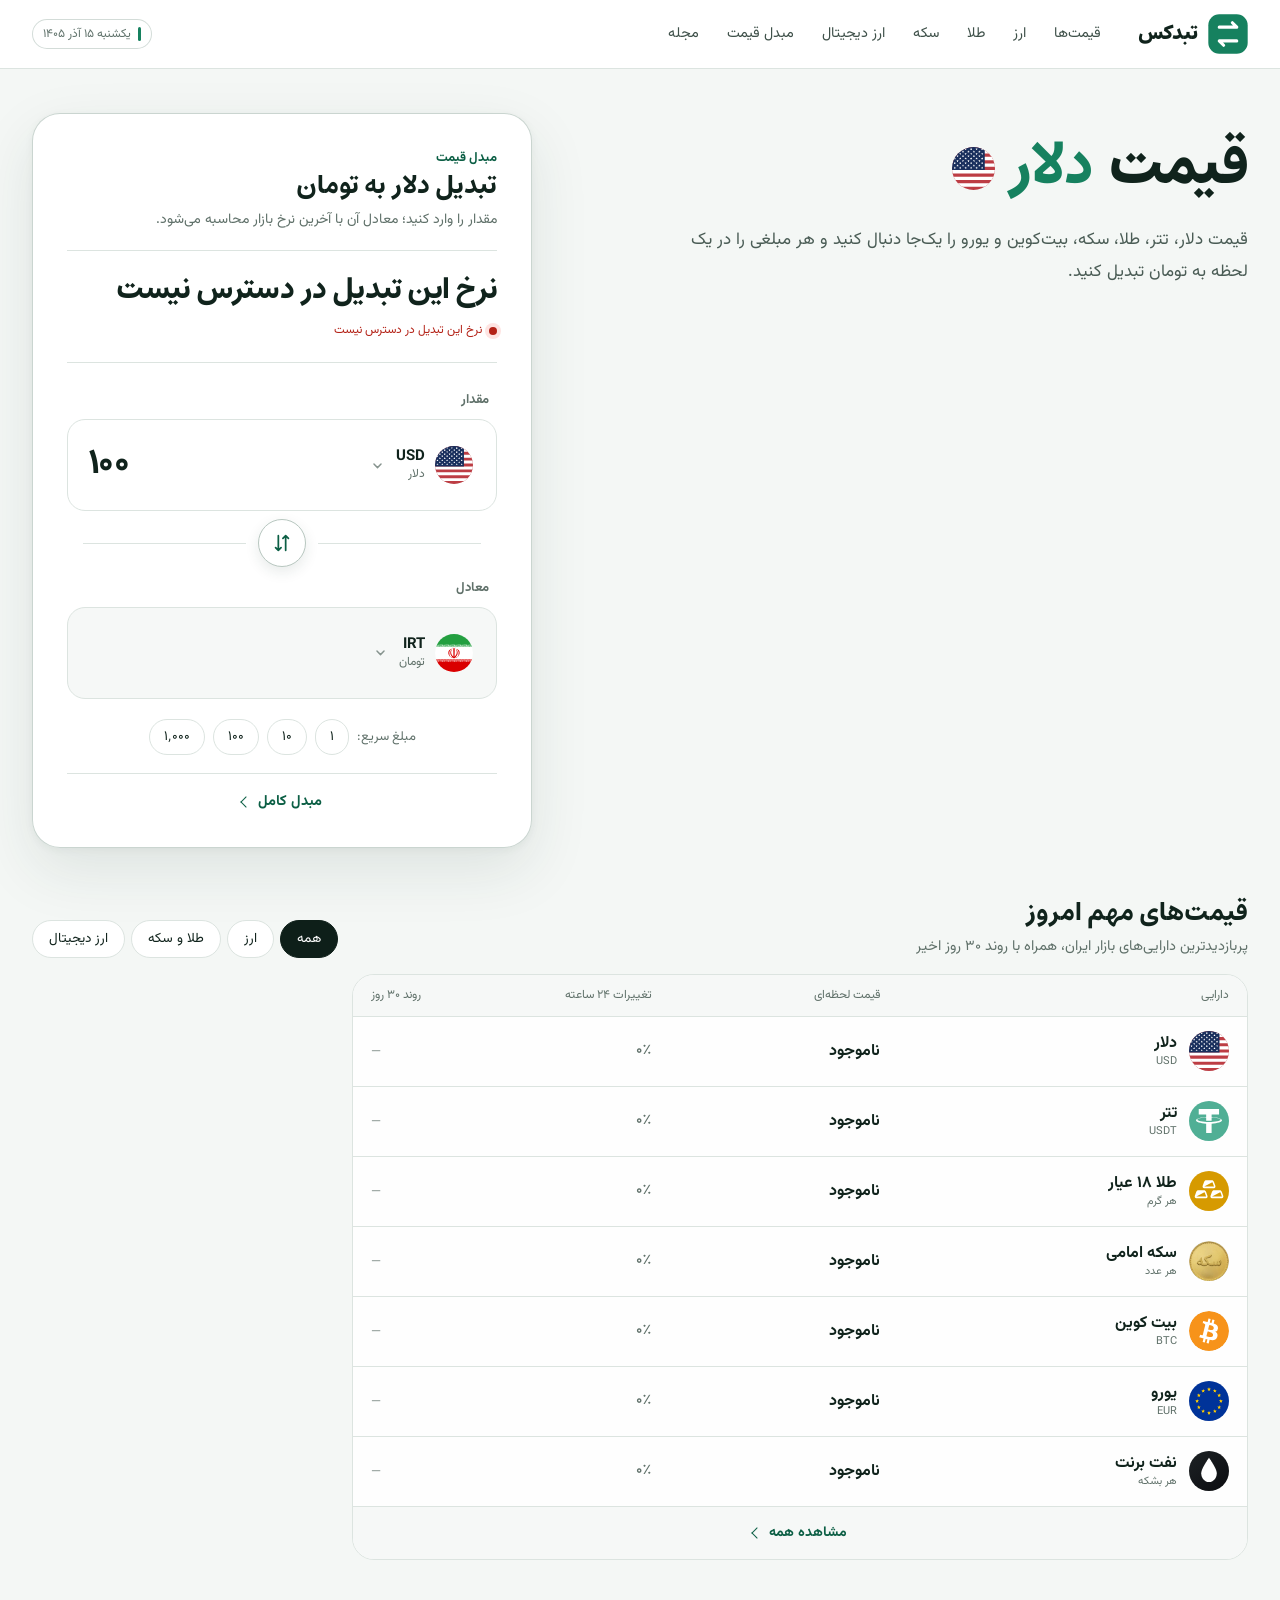
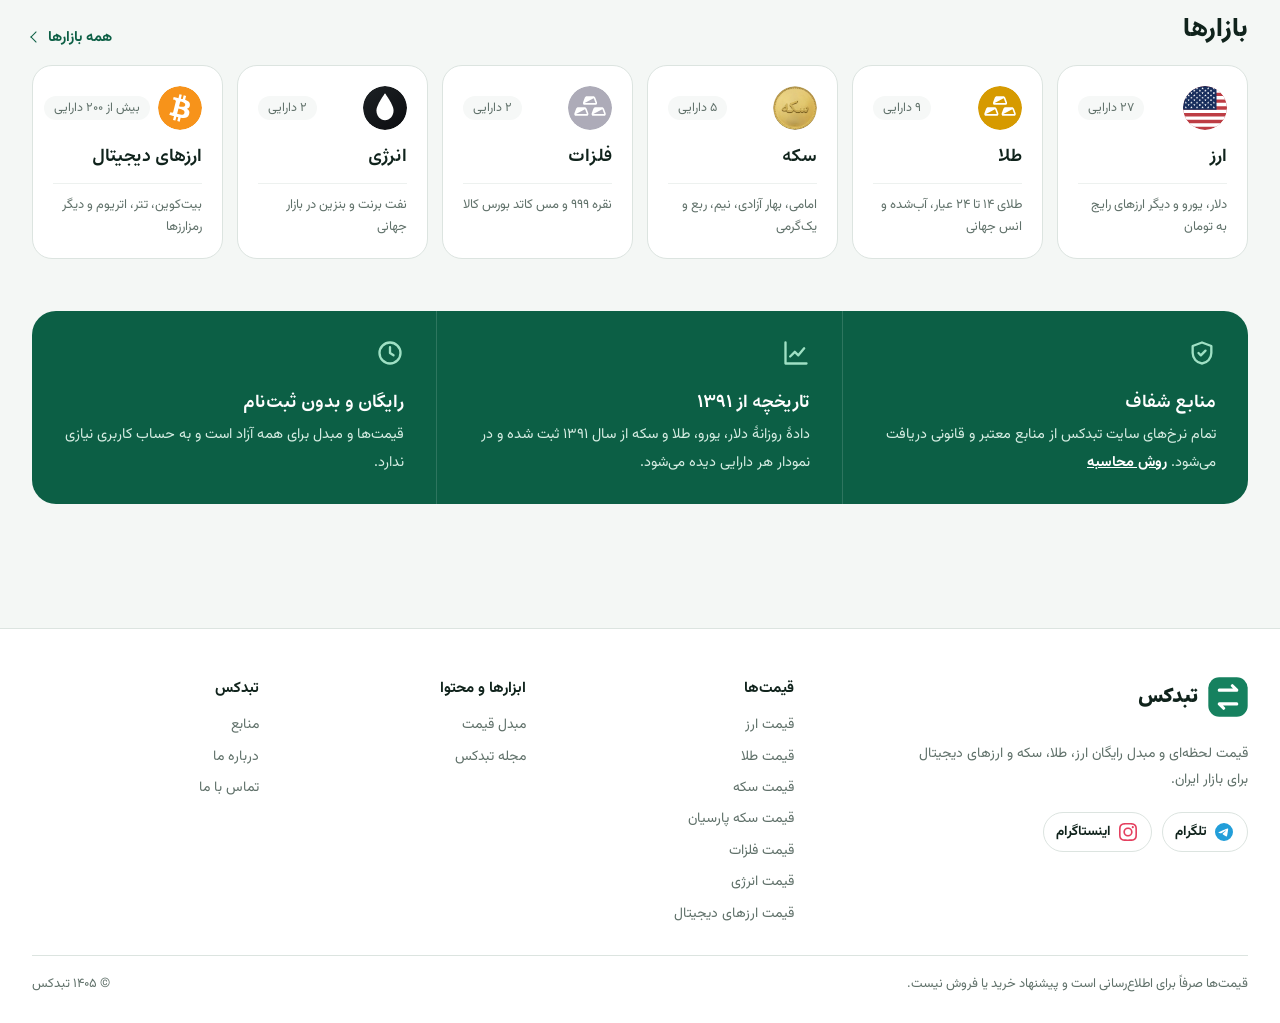
==== index.html @ 07081458 "Schema: one server-built JSON-LD graph per page, no sale claims - Organization + WebSite with shared" ====
<!doctype html>
<html lang="fa" dir="rtl">
<head>
  <!-- Google tag (gtag.js) -->
  <script async src="https://www.googletagmanager.com/gtag/js?id=G-QPX0JKFJV0"></script>
  <script>
    window.dataLayer = window.dataLayer || [];
    function gtag(){dataLayer.push(arguments);}
    gtag('js', new Date());

    gtag('config', 'G-QPX0JKFJV0');
  </script>
  <meta charset="utf-8">
  <meta name="viewport" content="width=device-width, initial-scale=1, viewport-fit=cover">
  <title>تبدکس | قیمت لحظه‌ای دلار، طلا، سکه و ارز دیجیتال</title>
  <meta name="description" content="قیمت لحظه‌ای دلار، تتر، طلا، سکه، بیت کوین و یورو و دسترسی سریع به مبدل قیمت در تبدکس.">
  <meta name="robots" content="index, follow, max-image-preview:large">
  <meta name="google-site-verification" content="Dl6E6PEcZ-Md1MTRwI6iz7vRyBD1Aug-2CciqDK7iEo">
  <meta name="theme-color" content="#f4f7f5">
  <link rel="canonical" href="https://tabdex.ir/">

  <meta property="og:locale" content="fa_IR">
  <meta property="og:type" content="website">
  <meta property="og:site_name" content="تبدکس">
  <meta property="og:title" content="تبدکس | قیمت لحظه‌ای دلار، طلا، سکه و ارز دیجیتال">
  <meta property="og:description" content="قیمت لحظه‌ای بازار و دسترسی سریع به ابزار مبدل قیمت تبدکس.">
  <meta property="og:url" content="https://tabdex.ir/">
  <meta property="og:image" content="https://tabdex.ir/assets/og-cover.png">
  <meta property="og:image:width" content="1200">
  <meta property="og:image:height" content="630">
  <meta property="og:image:alt" content="تبدکس؛ مبدل آنلاین طلا، ارز و ارز دیجیتال">

  <meta name="twitter:card" content="summary_large_image">
  <meta name="twitter:title" content="تبدکس | قیمت لحظه‌ای دلار، طلا، سکه و ارز دیجیتال">
  <meta name="twitter:description" content="قیمت لحظه‌ای بازار و دسترسی سریع به ابزار مبدل قیمت تبدکس.">
  <meta name="twitter:image" content="https://tabdex.ir/assets/og-cover.png">
  <meta name="twitter:image:alt" content="تبدکس؛ مبدل آنلاین طلا، ارز و ارز دیجیتال">

  <link rel="icon" href="/assets/favicon.ico" sizes="any">
  <link rel="icon" href="/assets/favicon.svg" type="image/svg+xml">
  <link rel="icon" href="/assets/favicon-48x48.png" type="image/png" sizes="48x48">
  <link rel="apple-touch-icon" href="/assets/apple-touch-icon.png" sizes="180x180">
  <link rel="preload" href="/assets/fonts/Vazirmatn-Regular.woff2" as="font" type="font/woff2" crossorigin>
  <link rel="preload" href="/assets/fonts/Vazirmatn-Bold.woff2" as="font" type="font/woff2" crossorigin>
  <link rel="preload" href="/assets/fonts/Estedad-Arabic-wght.woff2" as="font" type="font/woff2" crossorigin>
  <link rel="stylesheet" href="/assets/styles.css?v=20261016-status">
  <link rel="stylesheet" href="/assets/site.css?v=20261027-prices">

  <script type="application/ld+json">
  {
    "@context": "https://schema.org",
    "@graph": [
      {
        "@type": "WebSite",
        "@id": "https://tabdex.ir/#website",
        "url": "https://tabdex.ir/",
        "name": "تبدکس",
        "inLanguage": "fa-IR"
      },
      {
        "@type": "WebApplication",
        "@id": "https://tabdex.ir/convert/#application",
        "url": "https://tabdex.ir/convert/",
        "name": "تبدکس؛ مبدل طلا، ارز و ارز دیجیتال",
        "description": "ابزار رایگان تبدیل طلا، سکه، ارز و ارزهای دیجیتال به تومان و به یکدیگر با نرخ لحظه‌ای بازار ایران.",
        "applicationCategory": "FinanceApplication",
        "operatingSystem": "Any",
        "browserRequirements": "Requires JavaScript",
        "inLanguage": "fa-IR",
        "isAccessibleForFree": true
      }
    ]
  }
  </script>
</head>
<body>
  <a class="skip-link" href="#amount-from">رفتن به مبدل</a>

  <header class="site-header">
    <div class="site-shell header-inner">
      <a class="brand" href="/" aria-label="صفحه اصلی تبدکس">
        <span class="brand-mark" aria-hidden="true">
          <svg viewBox="0 0 64 64">
            <rect x=".5" y=".5" width="63" height="63" rx="17.5" fill="#16815f"/>
            <g fill="none" stroke="#fff" stroke-width="5" stroke-linecap="round" stroke-linejoin="round">
              <path d="M18 21h28l-7-7M46 43H18l7 7"/>
            </g>
          </svg>
        </span>
        <span>تبدکس</span>
      </a>
      <nav class="site-nav" id="site-nav" aria-label="منوی اصلی"><a href="/price/">قیمت‌ها</a><a href="/price/currency/">ارز</a><a href="/price/gold/">طلا</a><a href="/price/coin/">سکه</a><a href="/price/crypto/">ارز دیجیتال</a><a href="/convert/">مبدل قیمت</a><a href="/mag/">مجله</a></nav><div class="header-actions"><a class="header-icon" href="/price/#search" aria-label="جستجوی دارایی"><svg viewBox="0 0 24 24" aria-hidden="true"><circle cx="11" cy="11" r="7"/><path d="m20 20-4-4"/></svg></a><button class="header-icon menu-toggle" id="menu-toggle" type="button" aria-label="باز کردن منو" aria-expanded="false" aria-controls="site-nav"><svg viewBox="0 0 24 24" aria-hidden="true"><path d="M4 7h16M4 12h16M4 17h16"/></svg></button></div>
    </div>
  </header>

  <main class="site-shell home-main">
    <div class="home-top">
      <div class="home-hero-col">
        <section class="home-hero" aria-labelledby="home-title">
          <h1 id="home-title" class="sr-only">قیمت دلار، طلا، سکه و ارز دیجیتال همراه با تبدیل سریع به تومان</h1>
          <p class="home-hero-title" aria-hidden="true"><span>قیمت</span> <span class="rotating-asset" id="rotating-asset"><span id="rotating-asset-name">دلار</span><img id="rotating-asset-icon" src="/assets/flags/us.svg" alt=""></span></p>
          <p class="home-lead">قیمت دلار، تتر، طلا، سکه، بیت‌کوین و یورو را یک‌جا دنبال کنید و هر مبلغی را در یک لحظه به تومان تبدیل کنید.</p>
        </section>
        <div class="home-kpis" id="home-kpis" aria-live="polite"></div>
      </div>

      <div class="home-converter-col">
        <section class="converter-card" aria-labelledby="page-title">
          <div class="intro converter-intro">
            <p class="eyebrow">مبدل قیمت</p>
            <h2 id="page-title">تبدیل دلار به تومان</h2>
            <p class="intro-copy">مقدار را وارد کنید؛ معادل آن با آخرین نرخ بازار محاسبه می‌شود.</p>
          </div>

          <div class="rate-summary" aria-live="polite" aria-atomic="true">
            <h2 class="rate-value" id="rate-value">در حال دریافت…</h2>
            <span class="rate-status" id="rate-status">
              <span class="status-dot" aria-hidden="true"></span>
              در حال دریافت نرخ‌ها
            </span>
          </div>

          <div class="fields-wrap">
            <div class="currency-field" data-side="from">
              <label for="amount-from">مقدار</label>
              <div class="field-control">
                <input id="amount-from" type="text" inputmode="decimal" autocomplete="off" spellcheck="false" value="۱۰۰" aria-describedby="rate-value">
                <button class="currency-badge" id="currency-from" type="button" aria-label="انتخاب دارایی مبدأ" aria-haspopup="dialog">
                  <span class="currency-icon" aria-hidden="true"><img src="/assets/flags/us.svg" alt=""></span>
                  <span class="currency-text"><strong>USD</strong><small>دلار</small></span>
                  <span class="currency-chevron" aria-hidden="true"><svg viewBox="0 0 24 24"><path d="m7 10 5 5 5-5"/></svg></span>
                </button>
              </div>
            </div>

            <div class="swap-divider">
              <span aria-hidden="true"></span>
              <button id="swap" class="swap-button" type="button" aria-label="جابه‌جایی دلار و تومان" title="جابه‌جایی">
                <svg viewBox="0 0 24 24"><path d="M8 4v16m0 0-3-3m3 3 3-3M16 20V4m0 0-3 3m3-3 3 3"/></svg>
              </button>
              <span aria-hidden="true"></span>
            </div>

            <div class="currency-field" data-side="to">
              <label for="amount-to">معادل</label>
              <div class="field-control output-control">
                <input id="amount-to" type="text" inputmode="decimal" autocomplete="off" spellcheck="false" aria-describedby="rate-value">
                <button class="currency-badge" id="currency-to" type="button" aria-label="انتخاب دارایی مقصد" aria-haspopup="dialog">
                  <span class="currency-icon toman" aria-hidden="true">ت</span>
                  <span class="currency-text"><strong>IRT</strong><small>تومان</small></span>
                  <span class="currency-chevron" aria-hidden="true"><svg viewBox="0 0 24 24"><path d="m7 10 5 5 5-5"/></svg></span>
                </button>
              </div>
            </div>
          </div>

          <div class="quick-amounts" id="quick-amounts" role="group" aria-label="مبلغ سریع">
            <span>مبلغ سریع:</span>
            <button class="chip" type="button" data-amount="1">۱</button>
            <button class="chip" type="button" data-amount="10">۱۰</button>
            <button class="chip" type="button" data-amount="100">۱۰۰</button>
            <button class="chip" type="button" data-amount="1000">۱٬۰۰۰</button>
          </div>
          <div class="converter-more"><a class="section-link" href="/convert/">مبدل کامل <span class="icon-chevron" aria-hidden="true"></span></a></div>
        </section>
      </div>
    </div>

    <section class="home-market" aria-labelledby="market-title">
      <div class="section-head">
        <div>
          <h2 id="market-title">قیمت‌های مهم امروز</h2>
          <p>پربازدیدترین دارایی‌های بازار ایران، همراه با روند ۳۰ روز اخیر</p>
        </div>
        <div class="chip-group" id="home-market-filters" role="group" aria-label="فیلتر دسته">
          <button class="chip" type="button" data-filter="all" aria-pressed="true">همه</button>
          <button class="chip" type="button" data-filter="fiat" aria-pressed="false">ارز</button>
          <button class="chip" type="button" data-filter="metal" aria-pressed="false">طلا و سکه</button>
          <button class="chip" type="button" data-filter="crypto" aria-pressed="false">ارز دیجیتال</button>
        </div>
      </div>
      <div class="home-market-layout">
        <section class="important-market" aria-label="قیمت‌ها">
          <div class="home-market-table">
            <div class="home-market-head" aria-hidden="true"><span>دارایی</span><span>قیمت لحظه‌ای</span><span>تغییرات ۲۴ ساعته</span><span class="home-market-trend">روند ۳۰ روز</span></div>
            <div class="home-market-rows" id="home-market-rows" aria-live="polite"><div class="home-market-loading">در حال دریافت قیمت‌ها…</div></div>
            <a class="home-market-all" href="/price/">مشاهده همه <span class="icon-chevron" aria-hidden="true"></span></a>
          </div>
        </section>

        <aside class="home-aside" aria-label="خلاصهٔ بازار">
          <div class="card" id="home-usd-chart" hidden>
            <div class="mini-chart-head">
              <h3>دلار در ۳۰ روز اخیر</h3>
              <span class="change-badge neutral" id="home-usd-chart-change">—</span>
            </div>
            <svg class="mini-chart" id="home-usd-chart-svg" viewBox="0 0 760 220" preserveAspectRatio="none" role="img" aria-label="نمودار قیمت دلار در ۳۰ روز اخیر"><path class="area" id="home-usd-chart-area" d=""/><path class="line" id="home-usd-chart-line" d=""/></svg>
            <div class="mini-chart-range"><span>کمترین <strong id="home-usd-chart-low">—</strong></span><span>بیشترین <strong id="home-usd-chart-high">—</strong></span></div>
          </div>
          <div class="card" id="home-movers" hidden>
            <h3>بیشترین تغییر امروز</h3>
            <ul class="mover-list" id="home-movers-list"></ul>
          </div>
        </aside>
      </div>
    </section>

    <section class="home-categories" aria-labelledby="categories-title">
      <div class="section-head">
        <h2 id="categories-title">بازارها</h2>
        <a class="section-link" href="/price/">همه بازارها <span class="icon-chevron" aria-hidden="true"></span></a>
      </div>
      <ul class="category-tiles">
        <li><a class="category-tile" href="/price/currency/"><span class="category-tile-top"><span class="round-icon"><img src="/assets/flags/us.svg" alt=""></span><small>۲۷ دارایی</small></span><h3>ارز</h3><span>دلار، یورو و دیگر ارزهای رایج به تومان</span></a></li>
        <li><a class="category-tile" href="/price/gold/"><span class="category-tile-top"><span class="round-icon"><img src="/assets/gold-18k.svg" alt=""></span><small>۹ دارایی</small></span><h3>طلا</h3><span>طلای ۱۴ تا ۲۴ عیار، آب‌شده و انس جهانی</span></a></li>
        <li><a class="category-tile" href="/price/coin/"><span class="category-tile-top"><span class="round-icon"><img src="/assets/coin-emami.webp?v=20260825-2" alt=""></span><small>۵ دارایی</small></span><h3>سکه</h3><span>امامی، بهار آزادی، نیم، ربع و یک‌گرمی</span></a></li>
        <li><a class="category-tile" href="/price/commodity/"><span class="category-tile-top"><span class="round-icon"><img src="/assets/silver.svg" alt=""></span><small>۲ دارایی</small></span><h3>فلزات</h3><span>نقره ۹۹۹ و مس کاتد بورس کالا</span></a></li>
        <li><a class="category-tile" href="/price/energy/"><span class="category-tile-top"><span class="round-icon"><img src="/assets/crude-oil.svg" alt=""></span><small>۲ دارایی</small></span><h3>انرژی</h3><span>نفت برنت و بنزین در بازار جهانی</span></a></li>
        <li><a class="category-tile" href="/price/crypto/"><span class="category-tile-top"><span class="round-icon"><img src="/assets/crypto-icons/btc.svg" alt=""></span><small>بیش از ۲۰۰ دارایی</small></span><h3>ارزهای دیجیتال</h3><span>بیت‌کوین، تتر، اتریوم و دیگر رمزارزها</span></a></li>
      </ul>
    </section>

    <section class="trust-strip" aria-label="چرا تبدکس">
      <div>
        <svg viewBox="0 0 24 24" aria-hidden="true"><path d="M12 3 4 6v6c0 4.5 3.4 8.3 8 9 4.6-.7 8-4.5 8-9V6z"/><path d="m9 12 2 2 4-4"/></svg>
        <h3>منابع شفاف</h3>
        <p>تمام نرخ‌های سایت تبدکس از منابع معتبر و قانونی دریافت می‌شود. <a href="/methodology/">روش محاسبه</a></p>
      </div>
      <div>
        <svg viewBox="0 0 24 24" aria-hidden="true"><path d="M3 3v18h18"/><path d="m7 15 4-4 3 3 5-6"/></svg>
        <h3>تاریخچه از ۱۳۹۱</h3>
        <p>دادهٔ روزانهٔ دلار، یورو، طلا و سکه از سال ۱۳۹۱ ثبت شده و در نمودار هر دارایی دیده می‌شود.</p>
      </div>
      <div>
        <svg viewBox="0 0 24 24" aria-hidden="true"><circle cx="12" cy="12" r="9"/><path d="M12 7v5l3 2"/></svg>
        <h3>رایگان و بدون ثبت‌نام</h3>
        <p>قیمت‌ها و مبدل برای همه آزاد است و به حساب کاربری نیازی ندارد.</p>
      </div>
    </section>

    <section class="home-mag" id="home-mag" aria-labelledby="mag-title" hidden>
      <div class="section-head">
        <h2 id="mag-title">از مجله تبدکس</h2>
        <a class="section-link" href="/mag/">همه مطالب <span class="icon-chevron" aria-hidden="true"></span></a>
      </div>
      <ul class="mag-grid" id="home-mag-list"></ul>
    </section>
  </main>

  <footer class="site-footer">
    <div class="site-shell footer-inner">
      <div class="footer-brand">
        <a class="brand" href="/" aria-label="صفحه اصلی تبدکس"><span class="brand-mark" aria-hidden="true"><svg viewBox="0 0 64 64"><rect x=".5" y=".5" width="63" height="63" rx="17.5" fill="#16815f"/><g fill="none" stroke="#fff" stroke-width="5" stroke-linecap="round" stroke-linejoin="round"><path d="M18 21h28l-7-7M46 43H18l7 7"/></g></svg></span><span>تبدکس</span></a>
        <p>قیمت لحظه‌ای و مبدل رایگان ارز، طلا، سکه و ارزهای دیجیتال برای بازار ایران.</p><div class="footer-social" aria-label="تبدکس در شبکه‌های اجتماعی"><a class="social-link social-telegram" href="https://t.me/tabdexir" target="_blank" rel="noopener" aria-label="کانال تلگرام تبدکس"><svg viewBox="0 0 24 24" aria-hidden="true"><path d="M11.944 0A12 12 0 0 0 0 12a12 12 0 0 0 12 12 12 12 0 0 0 12-12A12 12 0 0 0 12 0a12 12 0 0 0-.056 0zm4.962 7.224c.1-.002.321.023.465.14a.506.506 0 0 1 .171.325c.016.093.036.306.02.472-.18 1.898-.962 6.502-1.36 8.627-.168.9-.499 1.201-.82 1.23-.696.065-1.225-.46-1.9-.902-1.056-.693-1.653-1.124-2.678-1.8-1.185-.78-.417-1.21.258-1.91.177-.184 3.247-2.977 3.307-3.23.007-.032.014-.15-.056-.212s-.174-.041-.249-.024c-.106.024-1.793 1.14-5.061 3.345-.48.33-.913.49-1.302.48-.428-.008-1.252-.241-1.865-.44-.752-.245-1.349-.374-1.297-.789.027-.216.325-.437.893-.663 3.498-1.524 5.83-2.529 6.998-3.014 3.332-1.386 4.025-1.627 4.476-1.635z"/></svg><span>تلگرام</span></a><a class="social-link social-instagram" href="https://www.instagram.com/tabdex.ir" target="_blank" rel="noopener" aria-label="اینستاگرام تبدکس"><svg viewBox="0 0 24 24" aria-hidden="true"><path d="M7.0301.084c-1.2768.0602-2.1487.264-2.911.5634-.7888.3075-1.4575.72-2.1228 1.3877-.6652.6677-1.075 1.3368-1.3802 2.127-.2954.7638-.4956 1.6365-.552 2.914-.0564 1.2775-.0689 1.6882-.0626 4.947.0062 3.2586.0206 3.6671.0825 4.9473.061 1.2765.264 2.1482.5635 2.9107.308.7889.72 1.4573 1.388 2.1228.6679.6655 1.3365 1.0743 2.1285 1.38.7632.295 1.6361.4961 2.9134.552 1.2773.056 1.6884.069 4.9462.0627 3.2578-.0062 3.668-.0207 4.9478-.0814 1.28-.0607 2.147-.2652 2.9098-.5633.7889-.3086 1.4578-.72 2.1228-1.3881.665-.6682 1.0745-1.3378 1.3795-2.1284.2957-.7632.4966-1.636.552-2.9124.056-1.2809.0692-1.6898.063-4.948-.0063-3.2583-.021-3.6668-.0817-4.9465-.0607-1.2797-.264-2.1487-.5633-2.9117-.3084-.7889-.72-1.4568-1.3876-2.1228C21.2982 1.33 20.628.9208 19.8378.6165 19.074.321 18.2017.1197 16.9244.0645 15.6471.0093 15.236-.005 11.977.0014 8.718.0076 8.31.0215 7.0301.0839m.1402 21.6932c-1.17-.0509-1.8053-.2453-2.2287-.408-.5606-.216-.96-.4771-1.3819-.895-.422-.4178-.6811-.8186-.9-1.378-.1644-.4234-.3624-1.058-.4171-2.228-.0595-1.2645-.072-1.6442-.079-4.848-.007-3.2037.0053-3.583.0607-4.848.05-1.169.2456-1.805.408-2.2282.216-.5613.4762-.96.895-1.3816.4188-.4217.8184-.6814 1.3783-.9003.423-.1651 1.0575-.3614 2.227-.4171 1.2655-.06 1.6447-.072 4.848-.079 3.2033-.007 3.5835.005 4.8495.0608 1.169.0508 1.8053.2445 2.228.408.5608.216.96.4754 1.3816.895.4217.4194.6816.8176.9005 1.3787.1653.4217.3617 1.056.4169 2.2263.0602 1.2655.0739 1.645.0796 4.848.0058 3.203-.0055 3.5834-.061 4.848-.051 1.17-.245 1.8055-.408 2.2294-.216.5604-.4763.96-.8954 1.3814-.419.4215-.8181.6811-1.3783.9-.4224.1649-1.0577.3617-2.2262.4174-1.2656.0595-1.6448.072-4.8493.079-3.2045.007-3.5825-.006-4.848-.0608M16.953 5.5864A1.44 1.44 0 1 0 18.39 4.144a1.44 1.44 0 0 0-1.437 1.4424M5.8385 12.012c.0067 3.4032 2.7706 6.1557 6.173 6.1493 3.4026-.0065 6.157-2.7701 6.1506-6.1733-.0065-3.4032-2.771-6.1565-6.174-6.1498-3.403.0067-6.156 2.771-6.1496 6.1738M8 12.0077a4 4 0 1 1 4.008 3.9921A3.9996 3.9996 0 0 1 8 12.0077"/></svg><span>اینستاگرام</span></a></div>
      </div>
      <nav class="footer-links" aria-label="قیمت‌ها"><strong>قیمت‌ها</strong><a href="/price/currency/">قیمت ارز</a><a href="/price/gold/">قیمت طلا</a><a href="/price/coin/">قیمت سکه</a><a href="/price/parsian-coin/">قیمت سکه پارسیان</a><a href="/price/commodity/">قیمت فلزات</a><a href="/price/energy/">قیمت انرژی</a><a href="/price/crypto/">قیمت ارزهای دیجیتال</a></nav>
      <nav class="footer-links" aria-label="ابزارها و محتوا"><strong>ابزارها و محتوا</strong><a href="/convert/">مبدل قیمت</a><a href="/mag/">مجله تبدکس</a></nav>
      <nav class="footer-links" aria-label="تبدکس"><strong>تبدکس</strong><a href="/methodology/">منابع</a><a href="/about/">درباره ما</a><a href="/contact/">تماس با ما</a></nav>
    </div>
    <div class="site-shell footer-bottom"><span>قیمت‌ها صرفاً برای اطلاع‌رسانی است و پیشنهاد خرید یا فروش نیست.</span><span>© <span data-year>۱۴۰۵</span> تبدکس</span></div>
  </footer>

  <div class="asset-dialog" id="asset-dialog" hidden>
    <div class="asset-dialog-backdrop" data-close-dialog></div>
    <section class="asset-dialog-panel" id="asset-dialog-panel" tabindex="-1" role="dialog" aria-modal="true" aria-labelledby="asset-dialog-title">
      <div class="asset-dialog-head">
        <div>
          <strong class="asset-dialog-title" id="asset-dialog-title">انتخاب دارایی</strong>
          <p>نام یا نماد ارز را جستجو کنید</p>
        </div>
        <button class="dialog-close" id="dialog-close" type="button" aria-label="بستن انتخاب دارایی">
          <svg viewBox="0 0 24 24" aria-hidden="true"><path d="M6 6l12 12M18 6 6 18"/></svg>
        </button>
      </div>
      <label class="asset-search" for="asset-search">
        <svg viewBox="0 0 24 24" aria-hidden="true"><circle cx="11" cy="11" r="7"/><path d="m20 20-4-4"/></svg>
        <input id="asset-search" type="search" autocomplete="off" spellcheck="false" placeholder="مثلاً بیت کوین یا BTC">
      </label>
      <div class="asset-filters" id="asset-filters" role="group" aria-label="فیلتر دستهٔ دارایی">
        <button class="asset-filter is-active" type="button" data-group="all" aria-pressed="true">همه</button>
        <button class="asset-filter" type="button" data-group="crypto" aria-pressed="false">ارز دیجیتال</button>
        <button class="asset-filter" type="button" data-group="metal" aria-pressed="false">طلا و سکه</button>
        <button class="asset-filter" type="button" data-group="commodity" aria-pressed="false">فلزات</button>
        <button class="asset-filter" type="button" data-group="energy" aria-pressed="false">انرژی</button>
        <button class="asset-filter" type="button" data-group="fiat" aria-pressed="false">ارز</button>
      </div>
      <div class="asset-recent" id="asset-recent" hidden><p>اخیراً انتخاب‌شده</p><div class="asset-recent-list" data-recent-list></div></div>
      <div class="asset-list" id="asset-list" role="listbox" aria-label="فهرست دارایی‌ها"></div>
      <p class="asset-empty" id="asset-empty" hidden>دارایی‌ای پیدا نشد.</p>
    </section>
  </div>

  <script src="/assets/date.js?v=20260829-1"></script>
  <script src="/assets/site.js?v=20261016-fonts"></script>
  <script src="/assets/app.js?v=20261103-names"></script>
  <script src="/assets/convert-extras.js?v=20261016-freqpairs"></script>
  <script src="/assets/home.js?v=20261103-names"></script>
</body>
</html>
---- assets/styles.css ----
@font-face {
  font-family: "Vazirmatn";
  src: url("fonts/Vazirmatn-Regular.woff2") format("woff2");
  font-weight: 400;
  font-display: swap;
}

@font-face {
  font-family: "Vazirmatn";
  src: url("fonts/Vazirmatn-Bold.woff2") format("woff2");
  font-weight: 700;
  font-display: swap;
}

:root {
  --page: #f4f7f5;
  --surface: #ffffff;
  --surface-muted: #f6f8f7;
  --text: #10231c;
  --muted: #60716a;
  --subtle: #86938e;
  --border: #dce4e0;
  --border-strong: #b8c7c0;
  --green: #16815f;
  --green-dark: #0c5f45;
  --green-soft: #e3f4ed;
  --danger: #b42318;
  --shadow: 0 22px 60px rgba(26, 58, 47, .10), 0 2px 8px rgba(26, 58, 47, .05);
}

*, *::before, *::after { box-sizing: border-box; }

html { -webkit-text-size-adjust: 100%; }

body {
  margin: 0;
  min-height: 100dvh;
  color: var(--text);
  background:
    radial-gradient(circle at 50% 0, rgba(38, 161, 123, .10), transparent 34rem),
    var(--page);
  font-family: "Vazirmatn", Tahoma, Arial, sans-serif;
  line-height: 1.6;
  -webkit-font-smoothing: antialiased;
}

button, input { font: inherit; }
button { color: inherit; }
svg { width: 22px; height: 22px; fill: none; stroke: currentColor; stroke-width: 1.9; stroke-linecap: round; stroke-linejoin: round; }

.shell {
  width: min(100% - 32px, 720px);
  margin-inline: auto;
}

.skip-link {
  position: fixed;
  inset-block-start: 8px;
  inset-inline-start: -999px;
  z-index: 20;
  padding: 8px 14px;
  border-radius: 10px;
  color: #fff;
  background: var(--green-dark);
  text-decoration: none;
}

.skip-link:focus { inset-inline-start: 8px; }

.site-header { padding-block: 22px 12px; }

.header-inner {
  display: flex;
  align-items: center;
  justify-content: space-between;
}

.site-date {
  display: inline-flex;
  align-items: center;
  gap: 7px;
  padding: 5px 10px;
  border: 1px solid rgba(184, 199, 192, .62);
  border-radius: 999px;
  color: #61736c;
  background: rgba(255, 255, 255, .58);
  font-size: 12px;
  font-weight: 500;
  line-height: 1.5;
  white-space: nowrap;
}

.site-date::before {
  width: 3px;
  height: 14px;
  flex: 0 0 auto;
  border-radius: 3px;
  background: var(--green);
  content: "";
}

.brand {
  display: inline-flex;
  align-items: center;
  gap: 10px;
  color: var(--text);
  font-size: 20px;
  font-weight: 700;
  text-decoration: none;
}

.brand-mark {
  display: grid;
  width: 40px;
  height: 40px;
  place-items: center;
  color: #fff;
}

.brand-mark svg {
  display: block;
  width: 40px;
  height: 40px;
  stroke: none;
  shape-rendering: geometricPrecision;
}

.main-nav {
  display: flex;
  align-items: center;
  gap: 6px;
  padding: 4px;
  border: 1px solid rgba(184, 199, 192, .65);
  border-radius: 14px;
  background: rgba(255, 255, 255, .65);
}

.main-nav a {
  padding: 6px 13px;
  border-radius: 10px;
  color: var(--muted);
  font-size: 14px;
  text-decoration: none;
}

.main-nav a.is-active {
  color: var(--green-dark);
  background: var(--green-soft);
  font-weight: 700;
}

/* پنل دیالوگ روی موبایل برنامه‌ای فوکوس می‌گیرد تا فوکوس داخل پنجره
   بماند؛ ولی چون کاربر خودش آنجا نزده، نباید حلقهٔ فوکوس ببیند. */
.asset-dialog-panel:focus { outline: none; }

.swap-button:focus-visible, .currency-badge:focus-visible,
.dialog-close:focus-visible, .asset-option:focus-visible, input:focus-visible {
  outline: 3px solid rgba(22, 129, 95, .20);
  outline-offset: 2px;
}


.page-main { padding: 50px 0 72px; }

.intro {
  max-width: 620px;
  margin: 0 auto 28px;
  text-align: center;
}

.eyebrow {
  margin: 0 0 8px;
  color: var(--green-dark);
  font-size: 14px;
  font-weight: 700;
}

.intro h1, .intro h2 {
  margin: 0;
  font-size: clamp(34px, 7vw, 54px);
  line-height: 1.25;
  letter-spacing: -.035em;
}

.intro-copy {
  max-width: 540px;
  margin: 14px auto 0;
  color: var(--muted);
  font-size: 16px;
}

.converter-card {
  padding: clamp(20px, 4vw, 34px);
  border: 1px solid rgba(184, 199, 192, .75);
  border-radius: 28px;
  background: rgba(255, 255, 255, .94);
  box-shadow: var(--shadow);
}

.rate-summary {
  display: grid;
  grid-template-columns: 1fr auto;
  align-items: center;
  gap: 2px 16px;
  margin-bottom: 24px;
  padding-bottom: 22px;
  border-bottom: 1px solid var(--border);
}

.rate-value {
  grid-column: 1;
  margin: 0;
  font-size: clamp(22px, 5vw, 30px);
  line-height: 1.35;
  letter-spacing: -.02em;
}

.pair-content {
  margin-top: 28px;
  padding: clamp(22px, 4vw, 34px);
  border: 1px solid rgba(184, 199, 192, .75);
  border-radius: 24px;
  background: rgba(255, 255, 255, .78);
  box-shadow: 0 14px 36px rgba(25, 59, 47, .07);
}

.pair-content h2 {
  margin: 0 0 16px;
  font-size: clamp(21px, 4vw, 28px);
  line-height: 1.45;
  letter-spacing: -.02em;
}

.pair-content p {
  margin: 0;
  color: var(--muted);
  font-size: 15px;
  line-height: 2;
  text-align: justify;
  text-justify: inter-word;
}

.pair-content p + p { margin-top: 10px; }

.rate-status {
  grid-column: 2;
  grid-row: 1;
  align-self: center;
  display: inline-flex;
  align-items: center;
  gap: 7px;
  color: var(--muted);
  font-size: 12px;
  white-space: nowrap;
}

.status-dot {
  width: 8px;
  height: 8px;
  border-radius: 50%;
  background: var(--green);
  box-shadow: 0 0 0 4px var(--green-soft);
}

.rate-status.error { color: var(--danger); }
.rate-status.error .status-dot { background: var(--danger); box-shadow: 0 0 0 4px #fee4e2; }

.currency-field label {
  display: inline-block;
  margin: 0 8px 8px 0;
  color: var(--muted);
  font-size: 13px;
  font-weight: 700;
}

.field-control {
  display: flex;
  flex-direction: row-reverse;
  min-height: 92px;
  align-items: center;
  gap: 14px;
  padding: 10px 12px 10px 16px;
  border: 1.5px solid var(--border);
  border-radius: 18px;
  background: var(--surface);
  transition: border-color .18s, box-shadow .18s, background .18s;
}

.field-control:focus-within {
  border-color: var(--green);
  box-shadow: 0 0 0 4px rgba(22, 129, 95, .10);
}

.output-control { background: var(--surface-muted); }

.field-control input {
  width: 100%;
  /* فیلد مقدار کوتاه می‌شود تا نام دارایی نشکند */
  flex: 1 1 auto;
  min-width: 0;
  padding: 8px 4px;
  border: 0;
  outline: 0;
  color: var(--text);
  background: transparent;
  font-size: clamp(25px, 6vw, 34px);
  font-weight: 700;
  line-height: 1.2;
  direction: ltr;
  text-align: left;
  letter-spacing: -.02em;
}

.field-control input::placeholder { color: var(--subtle); }

.currency-badge {
  display: flex;
  /* بدون flex: 0 0 auto، فیلد مقدار تمام جا را می‌گیرد و نام‌های بلند
     مثل «سکه بهار آزادی» دو یا سه خطی می‌شوند. حالا دکمه به اندازهٔ
     متنش عریض می‌شود و فیلد مقدار کوتاه می‌آید. */
  flex: 0 0 auto;
  max-width: 62%;
  min-width: 132px;
  align-items: center;
  gap: 10px;
  padding: 9px 11px;
  border: 0;
  border-radius: 14px;
  background: transparent;
  user-select: none;
  cursor: pointer;
  text-align: start;
  transition: background .18s;
}

.currency-badge:hover { background: var(--surface-muted); }

.currency-icon {
  display: grid;
  width: 38px;
  height: 38px;
  flex: 0 0 auto;
  place-items: center;
  border-radius: 50%;
  color: #fff;
  font-size: 20px;
  font-weight: 700;
  overflow: hidden;
  background: #eef4f1;
}

.currency-icon img { width: 100%; height: 100%; object-fit: cover; }
.currency-icon.letter-icon { color: var(--green-dark); background: var(--green-soft); font-size: 12px; direction: ltr; }

.currency-text {
  display: flex;
  flex-direction: column;
  align-items: flex-start;
  line-height: 1.25;
}

/* عنوان و زیرعنوان همیشه یک‌خطی می‌مانند. unicode-bidi: plaintext جهت
   را از خود متن می‌گیرد، چون این خط برای ارز یک نماد لاتین است و برای
   طلا و سکه یک نام فارسی. */
.currency-text strong,
.currency-text small { white-space: nowrap; unicode-bidi: plaintext; }
.currency-text strong { font-size: 15px; direction: ltr; }
.currency-text small { color: var(--muted); font-size: 12px; }

.currency-chevron {
  display: grid;
  flex: 0 0 auto;
  place-items: center;
  color: var(--subtle);
}

.currency-chevron svg { width: 17px; height: 17px; stroke-width: 2; }

.swap-divider {
  display: flex;
  align-items: center;
  gap: 12px;
  padding: 8px 16px;
}

.swap-divider > span { height: 1px; flex: 1; background: var(--border); }

.swap-button {
  display: grid;
  width: 48px;
  height: 48px;
  flex: 0 0 auto;
  place-items: center;
  border: 1px solid var(--border-strong);
  border-radius: 50%;
  color: var(--green-dark);
  background: #fff;
  box-shadow: 0 5px 14px rgba(26, 58, 47, .10);
  cursor: pointer;
  transition: transform .35s cubic-bezier(.2, .8, .2, 1), background .18s, border-color .18s;
}

.swap-button:hover { border-color: var(--green); background: var(--green-soft); }
.swap-button:active { transform: scale(.92); }
.swap-button.turned { transform: rotate(180deg); }

.dialog-open { overflow: hidden; }

.asset-dialog {
  position: fixed;
  inset: 0;
  z-index: 50;
  display: grid;
  place-items: center;
  padding: 24px;
}

.asset-dialog[hidden] { display: none; }

.asset-dialog-backdrop {
  position: absolute;
  inset: 0;
  background: rgba(8, 28, 21, .48);
  backdrop-filter: blur(4px);
}

.asset-dialog-panel {
  position: relative;
  display: flex;
  width: min(100%, 520px);
  max-height: min(720px, calc(100dvh - 48px));
  flex-direction: column;
  padding: 24px;
  border: 1px solid var(--border);
  border-radius: 26px;
  background: var(--surface);
  box-shadow: 0 28px 80px rgba(8, 28, 21, .24);
}

.asset-dialog-head {
  display: flex;
  align-items: flex-start;
  justify-content: space-between;
  gap: 20px;
}

.asset-dialog-title { display: block; margin: 0; font-size: 22px; }
.asset-dialog-head p { margin: 3px 0 0; color: var(--muted); font-size: 13px; }

.dialog-close {
  display: grid;
  width: 40px;
  height: 40px;
  flex: 0 0 auto;
  place-items: center;
  border: 1px solid var(--border);
  border-radius: 50%;
  color: var(--muted);
  background: #fff;
  cursor: pointer;
}

.asset-search {
  display: flex;
  align-items: center;
  gap: 10px;
  margin: 20px 0 12px;
  padding: 0 14px;
  border: 1.5px solid var(--border);
  border-radius: 14px;
  color: var(--subtle);
  background: var(--surface-muted);
}

.asset-search:focus-within { border-color: var(--green); box-shadow: 0 0 0 4px rgba(22, 129, 95, .10); }
.asset-search svg { width: 19px; height: 19px; flex: 0 0 auto; }

.asset-search input {
  width: 100%;
  padding: 13px 0;
  border: 0;
  outline: 0;
  color: var(--text);
  background: transparent;
}

.asset-list {
  min-height: 100px;
  overflow-y: auto;
  overscroll-behavior: contain;
  scrollbar-width: thin;
}

.asset-option {
  display: grid;
  width: 100%;
  grid-template-columns: auto 1fr auto;
  align-items: center;
  gap: 12px;
  padding: 11px 10px;
  border: 0;
  border-radius: 14px;
  background: transparent;
  cursor: pointer;
  text-align: right;
}

.asset-option:hover, .asset-option[aria-selected="true"] { background: var(--green-soft); }
.asset-option-icon { width: 40px; height: 40px; }

.asset-option-label { display: flex; min-width: 0; flex-direction: column; line-height: 1.35; }
.asset-option-label strong { overflow: hidden; font-size: 14px; text-overflow: ellipsis; white-space: nowrap; }
.asset-option-label small { overflow: hidden; color: var(--muted); font-size: 11px; text-overflow: ellipsis; white-space: nowrap; }

/* ستون سمت چپ گاهی نماد لاتین است و گاهی «بورس کالا»؛ plaintext جهت
   را از خود متن تشخیص می‌دهد و nowrap نمی‌گذارد دو خطی شود. */
.asset-option-code {
  color: var(--muted);
  font-size: 13px;
  direction: ltr;
  unicode-bidi: plaintext;
  white-space: nowrap;
}

/* نام و توضیح دارایی در فهرست هم باید یک‌خطی بماند؛ اگر جا نبود با
   سه‌نقطه کوتاه شود، نه اینکه ارتفاع ردیف را دو برابر کند. */
.asset-option-label { min-width: 0; }

.asset-option-label strong,
.asset-option-label small {
  display: block;
  overflow: hidden;
  white-space: nowrap;
  text-overflow: ellipsis;
  unicode-bidi: plaintext;
}
.asset-empty { margin: 28px 0; color: var(--muted); text-align: center; }

@media (max-width: 560px) {
  .shell { width: min(100% - 24px, 720px); }
  .site-header { padding-top: 16px; }
  .main-nav a { padding: 5px 9px; font-size: 12px; }
  .page-main { padding-top: 28px; padding-bottom: 40px; }
  .intro { margin-bottom: 22px; }
  .intro-copy { font-size: 14px; }
  .converter-card { border-radius: 22px; }
  .pair-content { margin-top: 20px; padding: 20px 18px; border-radius: 20px; }
  .pair-content p { font-size: 14px; }
  .rate-summary { grid-template-columns: 1fr; align-items: start; }
  .rate-value { grid-column: 1; }
  .rate-status { grid-column: 1; grid-row: auto; margin-top: 8px; }
  .field-control { min-height: 82px; gap: 8px; padding-inline: 9px; }
  .currency-badge { min-width: 106px; gap: 7px; padding: 7px 8px; }
  .currency-icon { width: 32px; height: 32px; font-size: 17px; }
  .currency-text strong { font-size: 13px; }
  .currency-text small { font-size: 11px; }
  .swap-divider { padding-inline: 8px; }
  .asset-dialog { align-items: end; padding: 0; }
  .asset-dialog-panel {
    width: 100%;
    max-height: min(82dvh, 720px);
    padding: 20px 16px max(18px, env(safe-area-inset-bottom));
    border-radius: 24px 24px 0 0;
  }
}

@media (max-width: 600px) {
  .site-date {
    gap: 5px;
    padding: 4px 7px;
    font-size: 10px;
    line-height: 1.4;
  }

  .site-date::before {
    width: 2px;
    height: 11px;
  }
}

@media (prefers-reduced-motion: reduce) {
  *, *::before, *::after { scroll-behavior: auto !important; animation-duration: .01ms !important; transition-duration: .01ms !important; }
}

/* تگ‌های دستهٔ دارایی زیر فیلد جستجو. از همان زبان بصری فیلد جستجو
   استفاده می‌کنند: همان ضخامت حاشیه، همان سبزِ برند، همان حلقهٔ فوکوس. */
.asset-filters {
  display: flex;
  flex-wrap: wrap;
  gap: 8px;
  margin: 0 0 14px;
}

.asset-filter {
  padding: 7px 14px;
  font: inherit;
  font-size: 13px;
  color: var(--muted);
  background: var(--surface-muted);
  border: 1.5px solid var(--border);
  border-radius: 999px;
  cursor: pointer;
  transition: color .15s, border-color .15s, background-color .15s;
}

.asset-filter:hover { color: var(--text); border-color: var(--border-strong); }

.asset-filter.is-active {
  color: var(--green-dark);
  background: var(--green-soft);
  border-color: var(--green);
  font-weight: 700;
}

.asset-filter:focus-visible {
  outline: 0;
  border-color: var(--green);
  box-shadow: 0 0 0 4px rgba(22, 129, 95, .10);
}

/* هاب صفحهٔ اصلی */
.home-hero { padding: 32px 0 38px; text-align: center; }
.home-hero-title { display: flex; align-items: center; justify-content: center; gap: .28em; margin: 0; font-size: clamp(34px, 7vw, 54px); line-height: 1.25; letter-spacing: -.035em; white-space: nowrap; }
.rotating-asset { display: inline-flex; align-items: center; gap: .2em; color: var(--green); transition: opacity .22s ease, transform .22s ease; }
.rotating-asset img { width: .72em; height: .72em; flex: 0 0 auto; border-radius: 50%; object-fit: cover; }
.rotating-asset.is-changing { opacity: 0; transform: translateY(7px); }
.important-market { margin-bottom: 54px; }
.home-market-table { overflow: hidden; border: 1px solid var(--border); border-radius: 22px; background: rgba(255,255,255,.94); box-shadow: var(--shadow); }
.home-market-head,.home-market-row { display: grid; grid-template-columns: minmax(0,1.25fr) minmax(110px,.8fr) minmax(86px,.55fr); align-items: center; gap: 12px; }
.home-market-head { padding: 11px 18px; color: var(--muted); background: var(--surface-muted); font-size: 12px; }
.home-market-row { min-height: 70px; padding: 10px 18px; border-top: 1px solid var(--border); color: var(--text); text-decoration: none; transition: background .15s; }
.home-market-row:hover { background: var(--green-soft); }
.home-market-identity { display: flex; min-width: 0; align-items: center; gap: 12px; }
.home-market-icon { display: grid; width: 40px; height: 40px; flex: 0 0 auto; place-items: center; overflow: hidden; border-radius: 50%; background: var(--surface-muted); }
.home-market-icon img { width: 100%; height: 100%; object-fit: cover; }
.home-market-label { display: flex; min-width: 0; flex-direction: column; line-height: 1.35; }
.home-market-label strong,.home-market-label h3,.home-market-label small { overflow: hidden; text-overflow: ellipsis; white-space: nowrap; }
.home-market-label small { min-height: 1.35em; color: var(--muted); font-size: 11px; direction: rtl; text-align: right; unicode-bidi: plaintext; }
.home-market-price,.home-market-change { text-align: right; white-space: nowrap; }
.home-market-price { font-weight: 700; }
/* وزن ۷۰۰ اینجا و نه فقط داخل مدیا کوئری موبایل: ستون تغییرات باید
   در هر دو اندازه هم‌وزن .market-row-change در صفحه‌های دارایی بماند. */
.home-market-change { direction: ltr; font-size: 14px; font-weight: 700; }
.home-market-change.positive { color: var(--green); }
.home-market-change.negative { color: var(--danger); }
.home-market-change.neutral { color: var(--muted); }
.home-market-loading { padding: 30px; color: var(--muted); text-align: center; }
.home-market-all { display: flex; align-items: center; justify-content: center; gap: 8px; padding: 15px 18px; border-top: 1px solid var(--border); color: var(--green-dark); background: var(--surface-muted); font-size: 14px; font-weight: 700; text-decoration: none; }
.home-market-all:hover { background: var(--green-soft); }
.icon-chevron { display: inline-block; width: 8px; height: 8px; flex: 0 0 auto; border: solid currentColor; border-width: 0 1.5px 1.5px 0; transform: rotate(135deg); }

/* فوتر مشترک */
.site-footer { width: min(100% - 32px, 720px); margin: 0 auto; padding: 24px 0 max(34px, env(safe-area-inset-bottom)); border-top: 1px solid var(--border); }
.footer-links { display: flex; flex-wrap: wrap; justify-content: center; gap: 10px 22px; }
.footer-links a { color: var(--muted); font-size: 13px; text-decoration: none; }
.footer-links a:hover { color: var(--green-dark); }

@media (max-width: 600px) {
  .home-hero { padding: 20px 0 28px; }
  .home-hero-title { gap: .22em; }
  .important-market { margin-bottom: 42px; }
  .home-market-head { display: none; }
  .home-market-row { min-height: 78px; grid-template-columns: minmax(0,1fr) auto; gap: 6px 12px; padding: 14px; }
  .home-market-icon { width: 40px; height: 40px; }
  .home-market-identity { grid-row: 1 / 3; gap: 12px; }
  .home-market-label strong,.home-market-label h3 { font-size: 14px; }
  .home-market-price { grid-column: 2; grid-row: 1; text-align: left; }
  .home-market-change { grid-column: 2; grid-row: 2; justify-self: end; font-size: 13px; }
  .site-footer { width: min(100% - 24px,720px); }
}

.seo-content{margin:28px auto;padding:24px;max-width:1040px;border:1px solid var(--border);border-radius:20px;background:var(--surface,#fff);line-height:2}.seo-content h2{font-size:22px}.seo-content h3{font-size:18px}.seo-content a{color:#126345}.seo-content ul{display:flex;flex-wrap:wrap;gap:8px 28px;padding-inline-start:24px}.seo-content li{max-width:100%}.seo-content .saved-quote{font-size:14px;color:var(--muted,#52605a)}

/* دسترسی سریع به تبدیل‌ها */
.popular-conversions { padding: 24px; }
.popular-conversions h2 { margin: 0 0 6px; font-size: 20px; }
.popular-conversions-intro { margin: 0 0 20px; color: var(--muted); font-size: 14px; }
.popular-conversions .popular-conversions-grid { display: grid; grid-template-columns: repeat(2, minmax(0, 1fr)); gap: 12px; margin: 0; padding: 0; list-style: none; }
.popular-conversions-grid li { min-width: 0; }
.popular-conversions .popular-conversion { display: flex; align-items: center; gap: 12px; height: 100%; padding: 16px; border: 1px solid var(--border); border-radius: 14px; background: var(--surface-muted); color: var(--text); text-decoration: none; transition: background .18s, border-color .18s; }
.popular-conversions .popular-conversion:hover { border-color: var(--green); background: var(--green-soft); }
.popular-conversion:focus-visible { outline: 3px solid var(--green); outline-offset: 3px; }
.popular-conversion-symbol { display: flex; align-items: center; justify-content: center; flex: 0 0 44px; height: 44px; border-radius: 12px; background: var(--green-soft); color: var(--green-dark); font-size: 13px; font-weight: 700; direction: ltr; }
.popular-conversion-label { flex: 1; min-width: 0; line-height: 1.7; }
.popular-conversion-label strong { display: block; font-size: 14px; }
.popular-conversion-label > span { display: block; margin-top: 3px; color: var(--muted); font-size: 12px; }
.popular-conversion .icon-chevron { color: var(--green); }
@media (max-width: 600px) {
  .popular-conversions { padding: 20px 16px; }
  .popular-conversions .popular-conversions-grid { grid-template-columns: minmax(0, 1fr); gap: 10px; }
  .popular-conversions .popular-conversion { padding: 14px; }
}
---- assets/site.css ----
/* طراحی مشترک همهٔ صفحه‌ها: هدر با منو، فوتر کامل و بخش‌های تازهٔ
   بازطراحی مهر ۱۴۰۵. بعد از styles.css یا price.css بار می‌شود و
   جای قاعده‌های قدیمی همان اجزا را می‌گیرد. */

:root {
  --ink: #0e1f19;
  --ink-soft: #c9d6d0;
  --ink-muted: #9fb0a9;
  --line-soft: #edf1ef;
  --up: #0c6b4a;
  --up-soft: #e3f4ed;
  --down: #b42318;
  --down-soft: #fdecea;
  --radius-lg: 22px;
}

/* رقم‌ها فاصلهٔ طبیعی خود فونت را دارند. tabular-nums روی کل بدنه هر رقم
   Vazirmatn را هم‌عرض پهن‌ترین رقم می‌کرد (۰٫۶۸em)؛ کنار «۱» باریک و
   جداکننده‌ها فاصلهٔ بی‌دلیل می‌افتاد، مثل «۱ , ۰ ۰ ۰ , ۰ ۰ ۰». */
body { background: var(--page); }

/* پهنای محتوای دسکتاپ؛ هم‌اندازهٔ سایت‌های مرجع (anthropic.com حدود ۱۲۹۰
   پیکسل با حاشیهٔ ۷۰ پیکسلی در نمایشگر ۱۴۴۰). */
:root { --site-width: 1300px; }
.site-shell { width: min(100% - 64px, var(--site-width)); margin-inline: auto; }
.sr-only { position: absolute; width: 1px; height: 1px; padding: 0; margin: -1px; overflow: hidden; clip: rect(0, 0, 0, 0); white-space: nowrap; border: 0; }

/* ── هدر ─────────────────────────────────────────────────────── */
.site-header { padding: 0; border-bottom: 1px solid var(--border); background: var(--surface); }
.site-header .header-inner { display: flex; flex-wrap: wrap; align-items: center; gap: 10px 24px; min-height: 68px; padding-block: 10px; }
.site-header .brand { flex: 0 0 auto; font-size: 20px; font-weight: 700; }
.site-nav { display: flex; flex: 1 1 auto; align-items: center; gap: 2px; min-width: 0; }
.site-nav a { padding: 8px 13px; border-radius: 10px; color: #3f514a; font-size: 14.5px; text-decoration: none; white-space: nowrap; transition: background .15s, color .15s; }
.site-nav a:hover { color: var(--text); background: var(--surface-muted); }
.site-nav a[aria-current="page"] { color: var(--green-dark); background: var(--green-soft); font-weight: 700; }
.site-nav a:focus-visible { outline: 3px solid rgba(22, 129, 95, .25); outline-offset: 1px; }
.site-header .site-date { flex: 0 0 auto; margin-inline-start: auto; }

.header-actions { display: none; }
.header-icon { display: grid; width: 44px; height: 44px; place-items: center; padding: 0; border: 1px solid var(--border); border-radius: 12px; color: var(--text); background: var(--surface); cursor: pointer; }
.header-icon svg { width: 20px; height: 20px; fill: none; stroke: currentColor; stroke-width: 2; stroke-linecap: round; }
.header-icon:hover { border-color: var(--green); color: var(--green-dark); }
.header-icon:focus-visible { outline: 3px solid rgba(22, 129, 95, .25); outline-offset: 2px; }
.menu-toggle[aria-expanded="true"] { border-color: var(--green); color: var(--green-dark); background: var(--green-soft); }

/* ── فوتر ────────────────────────────────────────────────────── */
.site-footer { width: auto; margin: 48px 0 0; padding: 0; border-top: 1px solid var(--border); color: var(--muted); background: var(--surface); }
.footer-inner { display: flex; flex-wrap: wrap; gap: 32px 40px; padding: 48px 0 30px; }
.footer-brand { flex: 2 1 280px; }
.footer-brand .brand { color: var(--text); }
.footer-brand p { max-width: 340px; margin: 14px 0 0; color: var(--muted); font-size: 14px; line-height: 1.9; }
.site-footer .footer-links { display: flex; flex: 1 1 160px; flex-direction: column; flex-wrap: nowrap; align-items: flex-start; justify-content: flex-start; gap: 9px; }
.footer-links strong { margin-bottom: 4px; color: var(--text); font-size: 15px; }
.site-footer .footer-links a { color: var(--muted); font-size: 14px; text-decoration: none; }
.site-footer .footer-links a:hover { color: var(--green-dark); }
.site-footer a:focus-visible { outline: 2px solid var(--green); outline-offset: 3px; border-radius: 4px; }
.footer-bottom { display: flex; flex-wrap: wrap; justify-content: space-between; gap: 10px 20px; padding: 18px 0 max(28px, env(safe-area-inset-bottom)); border-top: 1px solid var(--border); color: var(--muted); font-size: 13px; }

/* ── اجزای مشترک ─────────────────────────────────────────────── */
/* رنگ جهت تغییر. price.css نسخهٔ !important خودش را دارد؛ اینجا برای
   صفحه‌هایی است که فقط styles.css را بار می‌کنند. */
.positive { color: var(--up); }
.negative { color: var(--down); }
.neutral { color: var(--muted); }
.card { border: 1px solid var(--border); border-radius: var(--radius-lg); background: var(--surface); }
.section-head { display: flex; flex-wrap: wrap; align-items: flex-end; justify-content: space-between; gap: 12px 20px; margin-bottom: 16px; }
.section-head h2 { margin: 0; font-size: clamp(21px, 3vw, 26px); line-height: 1.4; }
.section-head p { margin: 2px 0 0; color: var(--muted); font-size: 14.5px; }
.section-link { display: inline-flex; align-items: center; gap: 8px; color: var(--green-dark); font-size: 14.5px; font-weight: 700; text-decoration: none; }
.section-link:hover { color: var(--green); }
.round-icon { display: grid; flex: 0 0 auto; place-items: center; overflow: hidden; border-radius: 50%; background: var(--surface-muted); color: var(--green-dark); font-weight: 700; }
.round-icon img { width: 100%; height: 100%; object-fit: cover; border-radius: 50%; }
.chip-group { display: flex; flex-wrap: wrap; gap: 6px; }
.chip { min-height: 38px; padding: 0 16px; border: 1px solid var(--border); border-radius: 999px; color: var(--text); background: var(--surface); font-size: 13.5px; cursor: pointer; transition: background .15s, border-color .15s, color .15s; }
.chip:hover { border-color: var(--border-strong); }
.chip[aria-pressed="true"] { border-color: var(--ink); color: #fff; background: var(--ink); }
.chip:focus-visible { outline: 3px solid rgba(22, 129, 95, .25); outline-offset: 2px; }
.change-badge { display: inline-block; padding: 3px 10px; border-radius: 8px; direction: ltr; font-size: 13.5px; font-weight: 700; unicode-bidi: isolate; white-space: nowrap; }
.change-badge.positive { color: var(--up) !important; background: var(--up-soft); }
.change-badge.negative { color: var(--down) !important; background: var(--down-soft); }
.change-badge.neutral { color: var(--muted) !important; background: #eef1f0; }
.spark { display: block; width: 112px; height: 30px; overflow: visible; }
.spark polyline { fill: none; stroke-width: 1.8; stroke-linecap: round; stroke-linejoin: round; vector-effect: non-scaling-stroke; }
.spark.positive polyline { stroke: var(--green); }
.spark.negative polyline { stroke: var(--down); }
.spark.neutral polyline { stroke: #a9b6b0; }
.spark-empty { color: var(--subtle); font-size: 13px; }

/* ── صفحهٔ اصلی ──────────────────────────────────────────────── */
.home-main { padding: 44px 0 24px; }
/* دو ستون ثابت: تیتر و قیمت‌ها راست، مبدل چپ. با grid ستون‌ها در هیچ
   عرض دسکتاپی زیر هم نمی‌افتند؛ فقط زیر ۹۰۰ پیکسل یک‌ستونه می‌شود. */
.home-top { display: grid; grid-template-columns: minmax(0, 1fr) minmax(380px, 500px); align-items: stretch; gap: 36px 48px; margin-bottom: 48px; }
/* ستون تیتر هم‌قد کارت مبدل است و کارت‌های قیمت فضای باقی‌مانده را پر می‌کنند. */
.home-hero-col { display: flex; flex-direction: column; min-width: 0; padding-top: 18px; }
.home-converter-col { align-self: start; }
.home-converter-col { min-width: 0; }
.home-main .home-hero { padding: 0; text-align: start; }
/* تیتر یک متن کامل سئو است ولی دیده نمی‌شود (sr-only)؛ عنوان متغیر
   «قیمت دلار/تتر/…» فقط نمایشی است و تیتر نیست. */
.home-main .home-hero-title { justify-content: flex-start; margin: 0; font-size: clamp(38px, 6vw, 60px); font-weight: 700; }
.home-lead { max-width: 560px; margin: 18px 0 0; color: #4a5c55; font-size: 17px; line-height: 1.9; }
.home-kpis { display: grid; flex: 1; grid-template-columns: repeat(2, minmax(0, 1fr)); grid-auto-rows: minmax(110px, 1fr); gap: 14px; margin-top: 32px; }
.home-kpis:empty { display: none; }
.home-kpi { display: flex; flex-direction: column; justify-content: center; gap: 14px; min-width: 0; padding: 18px 20px; border: 1px solid var(--border); border-radius: 16px; color: var(--text); background: var(--surface); text-decoration: none; transition: border-color .15s; }
.home-kpi:hover { border-color: var(--green); }
.home-kpi-name { display: flex; align-items: center; gap: 8px; min-width: 0; overflow: hidden; color: var(--muted); font-size: 14px; white-space: nowrap; }
.home-kpi-name .round-icon { width: 26px; height: 26px; }
.home-kpi-row { display: flex; flex-wrap: wrap; align-items: baseline; gap: 4px 12px; }
.home-kpi-value { display: flex; align-items: baseline; gap: 6px; min-width: 0; }
.home-kpi-value strong { font-size: clamp(20px, 2vw, 26px); line-height: 1.25; white-space: nowrap; }
.home-kpi-unit { color: var(--muted); font-size: 13px; white-space: nowrap; }
.home-kpi-change { font-size: 13.5px; font-weight: 700; direction: ltr; unicode-bidi: isolate; white-space: nowrap; }

/* بخش مبدل همان طراحی اولیهٔ سایت است (styles.css). اینجا فقط جای آن
   در ستون کنار تیتر تنظیم می‌شود: عنوان بالای کارت و وسط‌چین، و چون
   ستون باریک است، نرخ و زمان به‌روزرسانی مثل نسخهٔ موبایل زیر هم
   می‌نشینند تا در هم نروند. */
.converter-intro { max-width: none; margin: 0 0 20px; padding-bottom: 18px; border-bottom: 1px solid var(--border); text-align: start; }
.converter-intro .eyebrow { margin: 0 0 2px; font-size: 13px; }
.converter-intro h2 { font-size: clamp(22px, 2.2vw, 26px); letter-spacing: 0; }
.converter-intro .intro-copy { max-width: none; margin: 6px 0 0; font-size: 14px; }
.home-converter-col .rate-summary { grid-template-columns: 1fr; align-items: start; }
.home-converter-col .rate-status { grid-column: 1; grid-row: auto; margin-top: 8px; }
.quick-amounts { display: flex; flex-wrap: wrap; align-items: center; justify-content: center; gap: 8px; margin-top: 20px; }
.quick-amounts > span { color: var(--muted); font-size: 13px; }
.quick-amounts .chip { min-height: 36px; padding: 0 14px; }
.converter-more { display: flex; justify-content: center; margin-top: 18px; padding-top: 16px; border-top: 1px solid var(--border); }

.home-market { margin-bottom: 52px; }
/* جدول و ستون کناری هم‌قد: هر کدام کوتاه‌تر بود کش می‌آید. ردیف‌های جدول
   فضای اضافه را بین خودشان پخش می‌کنند و کارت آخر ستون کناری تا پایین
   جدول می‌رسد. هر تب هفت ردیف دارد، پس قد با عوض شدن تب ثابت است. */
.home-market-layout { display: flex; flex-wrap: wrap; align-items: stretch; gap: 20px; }
.home-market-layout .important-market { display: flex; flex: 999 1 620px; flex-direction: column; min-width: 0; margin: 0; }
.home-market-layout .home-market-table { display: flex; flex: 1; flex-direction: column; box-shadow: none; }
.home-market-layout .home-market-rows { display: flex; flex: 1; flex-direction: column; }
.home-market-layout .home-market-row { flex: 1 1 auto; }
.home-aside > .card:last-child { flex: 1 1 auto; }
.home-market-head, .home-market-row { grid-template-columns: minmax(0, 1.25fr) minmax(110px, .8fr) minmax(86px, .55fr) 120px; }
.home-market-trend { display: flex; justify-content: flex-end; }
.home-market-row[hidden] { display: none; }
.home-aside { display: flex; flex: 1 1 300px; flex-direction: column; gap: 20px; min-width: 0; }
.home-aside .card { padding: 20px; }
.home-aside h3 { margin: 0; font-size: 16px; }
.mini-chart-head { display: flex; align-items: baseline; justify-content: space-between; gap: 12px; }
.mini-chart { display: block; width: 100%; height: 120px; margin-top: 14px; }
.mini-chart .area { fill: var(--green-soft); }
.mini-chart .line { fill: none; stroke: var(--green); stroke-width: 2.5; stroke-linejoin: round; vector-effect: non-scaling-stroke; }
.mini-chart-range { display: flex; justify-content: space-between; margin-top: 10px; color: var(--muted); font-size: 12.5px; }
.mini-chart-range strong { color: var(--text); }
.mover-list { margin: 10px 0 0; padding: 0; list-style: none; }
.mover-list li + li { border-top: 1px solid var(--line-soft); }
.mover { display: flex; align-items: center; gap: 12px; padding: 10px 0; color: var(--text); text-decoration: none; }
.mover:hover strong { color: var(--green-dark); }
.mover .round-icon { width: 32px; height: 32px; }
.mover-label { display: flex; flex: 1; flex-direction: column; min-width: 0; line-height: 1.35; }
.mover-label strong { overflow: hidden; font-size: 14.5px; text-overflow: ellipsis; white-space: nowrap; }
.mover-label small { color: var(--muted); font-size: 12.5px; }

.home-categories { margin-bottom: 52px; }
.category-tiles { display: grid; grid-template-columns: repeat(auto-fill, minmax(180px, 1fr)); gap: 14px; margin: 0; padding: 0; list-style: none; }
.category-tile { display: flex; flex-direction: column; gap: 12px; height: 100%; padding: 20px; border: 1px solid var(--border); border-radius: 20px; color: var(--text); background: var(--surface); text-decoration: none; transition: border-color .15s, transform .15s; }
.category-tile:hover { border-color: var(--green); transform: translateY(-2px); }
.category-tile-top { display: flex; align-items: center; justify-content: space-between; gap: 8px; }
.category-tile .round-icon { width: 44px; height: 44px; }
.category-tile-top small { padding: 2px 10px; border-radius: 999px; color: var(--muted); background: var(--surface-muted); font-size: 12.5px; white-space: nowrap; }
.category-tile :is(strong, h3) { font-size: 18px; }
.category-tile > span:last-child { padding-top: 10px; border-top: 1px solid var(--line-soft); color: var(--muted); font-size: 13px; line-height: 1.7; }

.trust-strip { display: grid; grid-template-columns: repeat(auto-fit, minmax(260px, 1fr)); margin: 0 0 52px; overflow: hidden; border-radius: 24px; color: #fff; background: var(--green-dark); }
.trust-strip > div { padding: 28px 32px; }
.trust-strip > div + div { border-inline-start: 1px solid rgba(255, 255, 255, .14); }
.trust-strip svg { width: 28px; height: 28px; stroke: #9fe0c4; stroke-width: 2; }
.trust-strip h3 { margin: 12px 0 4px; font-size: 18px; }
.trust-strip p { margin: 0; color: #d5ece2; font-size: 14.5px; line-height: 1.9; }
.trust-strip a { color: #fff; font-weight: 700; }

.home-mag { margin-bottom: 52px; }
.home-mag[hidden] { display: none; }
/* مجله: سه ستون در چهار ردیف؛ تصویر مستطیلی کوچک سمت راست، عنوان و زیرش
   زمان انتشار سمت چپ. */
.mag-grid { display: grid; grid-template-columns: repeat(3, minmax(0, 1fr)); gap: 22px 32px; margin: 0; padding: 0; list-style: none; }
.mag-card { display: flex; align-items: flex-start; gap: 14px; color: var(--text); text-decoration: none; }
.mag-card-media { flex: 0 0 112px; width: 112px; height: 80px; overflow: hidden; border-radius: 12px; background: var(--green-soft); }
.mag-card-media img { display: block; width: 100%; height: 100%; object-fit: cover; }
.mag-card-body { display: flex; flex: 1; flex-direction: column; gap: 6px; min-width: 0; padding-top: 2px; }
.mag-card-body strong { display: -webkit-box; overflow: hidden; font-size: 15px; font-weight: 700; line-height: 1.75; -webkit-box-orient: vertical; -webkit-line-clamp: 2; transition: color .15s; }
.mag-card:hover strong { color: var(--green-dark); }
.mag-card-body time { color: var(--muted); font-size: 12.5px; }
@media (max-width: 1000px) { .mag-grid { grid-template-columns: repeat(2, minmax(0, 1fr)); } }
/* موبایل: یک ستون و شش مطلب تا بخش بی‌اندازه بلند نشود. */
@media (max-width: 600px) {
  .mag-grid { grid-template-columns: 1fr; gap: 16px; }
  .mag-grid > li:nth-child(n+7) { display: none; }
  .mag-card-media { flex-basis: 96px; width: 96px; height: 68px; }
  .mag-card-body strong { font-size: 14.5px; }
}

/* تبدیل‌های پرکاربرد زیر صفحهٔ اصلی و هاب مبدل، هم‌عرض بقیه */
.home-main .seo-content { max-width: none; margin: 0 0 24px; }

/* ── مبدل ────────────────────────────────────────────────────── */
.converter-insights { display: grid; grid-template-columns: repeat(3, minmax(0, 1fr)); gap: 12px; margin-top: 20px; padding-top: 18px; border-top: 1px solid var(--line-soft); }
.converter-insights[hidden] { display: none; }
.converter-insights span { color: var(--muted); font-size: 13px; }
.converter-insights strong { display: block; color: var(--text); font-size: 15px; direction: ltr; text-align: right; unicode-bidi: plaintext; }
.converter-insights strong.positive { color: var(--up); }
.converter-insights strong.negative { color: var(--down); }
.conversion-tables { margin-top: 28px; }
.conversion-tables[hidden] { display: none; }
.conversion-tables > h2 { margin: 0 0 14px; font-size: clamp(20px, 3vw, 24px); }
.conversion-grid { display: grid; grid-template-columns: repeat(2, minmax(0, 1fr)); gap: 16px; }
.conversion-table { width: 100%; overflow: hidden; border: 1px solid var(--border); border-radius: 18px; border-collapse: separate; border-spacing: 0; background: var(--surface); font-size: 14.5px; }
.conversion-table th { padding: 11px 18px; color: var(--muted); background: var(--surface-muted); font-size: 13px; font-weight: 700; text-align: start; }
.conversion-table td { padding: 10px 18px; border-top: 1px solid var(--line-soft); white-space: nowrap; }
.conversion-table td:last-child { font-weight: 700; }

/* ── هاب قیمت ────────────────────────────────────────────────── */
.price-main.wide-shell { width: min(100% - 64px, var(--site-width)); }
.hub-intro { display: flex; flex-wrap: wrap; align-items: flex-end; justify-content: space-between; gap: 20px 32px; padding: 12px 0 30px; }
.hub-intro .price-intro { flex: 1 1 460px; padding: 0; }
.hub-search { position: relative; flex: 1 1 340px; max-width: 460px; }
.hub-search-field { display: flex; align-items: center; gap: 10px; height: 54px; padding: 0 18px; border: 1px solid var(--border-strong); border-radius: 16px; color: var(--muted); background: var(--surface); box-shadow: 0 8px 24px rgba(14, 31, 25, .06); }
.hub-search-field:focus-within { border-color: var(--green); box-shadow: 0 0 0 4px rgba(22, 129, 95, .12); }
.hub-search-field svg { width: 20px; height: 20px; fill: none; stroke: currentColor; stroke-width: 2; }
.hub-search-field input { width: 100%; min-width: 0; border: 0; outline: 0; color: var(--text); background: transparent; font-size: 15.5px; }
.hub-search-results { position: absolute; inset-inline: 0; top: calc(100% + 6px); z-index: 10; max-height: 360px; margin: 0; padding: 6px; overflow-y: auto; border: 1px solid var(--border); border-radius: 16px; background: var(--surface); box-shadow: 0 18px 48px rgba(14, 31, 25, .14); list-style: none; }
.hub-search-results[hidden] { display: none; }
.hub-search-results a { display: flex; align-items: center; gap: 10px; padding: 9px 10px; border-radius: 10px; color: var(--text); text-decoration: none; }
.hub-search-results a:hover, .hub-search-results a:focus-visible { background: var(--green-soft); outline: 0; }
.hub-search-results .round-icon { width: 30px; height: 30px; }
.hub-search-results span { flex: 1; min-width: 0; overflow: hidden; text-overflow: ellipsis; white-space: nowrap; }
.hub-search-results small { color: var(--muted); font-size: 13px; white-space: nowrap; }
.hub-search-results .empty { padding: 12px; color: var(--muted); text-align: center; }

.hub-indices { display: grid; grid-template-columns: repeat(auto-fit, minmax(230px, 1fr)); gap: 14px; margin-bottom: 40px; }
.hub-indices:empty { display: none; }
.index-card { display: flex; flex-direction: column; gap: 10px; padding: 18px 20px; border: 1px solid var(--border); border-radius: 20px; color: var(--text); background: var(--surface); text-decoration: none; transition: border-color .15s; }
.index-card:hover { border-color: var(--green); }
.index-card-top { display: flex; align-items: center; gap: 10px; }
.index-card-top .round-icon { width: 32px; height: 32px; }
.index-card-top strong { flex: 1; min-width: 0; overflow: hidden; font-size: 15px; text-overflow: ellipsis; white-space: nowrap; }
.index-card-bottom { display: flex; align-items: flex-end; justify-content: space-between; gap: 12px; }
.index-card-bottom > span { min-width: 0; }
.index-card-bottom b { display: block; overflow: hidden; font-size: clamp(18px, 1.6vw, 21px); line-height: 1.3; text-overflow: ellipsis; white-space: nowrap; }
.index-card-bottom small { color: var(--muted); font-size: 12.5px; }
.index-card .spark { flex: 0 0 auto; width: 76px; height: 30px; }
.price-main .seo-content { max-width: none; }

.hub-section-title { margin: 0 0 16px; font-size: clamp(21px, 3vw, 26px); }
.category-grid.category-panels { width: 100%; grid-template-columns: repeat(auto-fill, minmax(340px, 1fr)); gap: 16px; }
.category-panel { display: flex; flex-direction: column; overflow: hidden; border: 1px solid var(--border); border-radius: 22px; background: var(--surface); }
.category-panels .category-card { display: grid; grid-template-columns: 48px minmax(0, 1fr) auto; align-items: center; gap: 14px; padding: 18px 20px; border: 0; border-bottom: 1px solid var(--line-soft); border-radius: 0; background: transparent; }
.category-panels .category-card:hover { transform: none; box-shadow: none; background: var(--surface-muted); }
.category-panels .category-card-icon { width: 48px; height: 48px; }
.category-panels .category-card-details strong { font-size: 18px; }
.category-panels .category-card-details small { font-size: 13px; }
.category-top { flex: 1; margin: 0; padding: 4px 20px 12px; list-style: none; }
.category-top li + li { border-top: 1px dashed #e4ebe7; }
.category-top a { display: grid; grid-template-columns: minmax(0, 1fr) auto 72px; align-items: center; gap: 10px; padding: 9px 0; color: var(--text); font-size: 14.5px; text-decoration: none; }
.category-top a:hover span:first-child { color: var(--green-dark); }
.category-top span:first-child { overflow: hidden; text-overflow: ellipsis; white-space: nowrap; }
.category-top b { font-weight: 700; white-space: nowrap; }
.category-top em { direction: ltr; font-size: 13px; font-style: normal; font-weight: 700; text-align: left; unicode-bidi: plaintext; }
.category-top .loading { padding: 12px 0; color: var(--muted); font-size: 13.5px; }

.hub-movers { display: grid; grid-template-columns: repeat(auto-fit, minmax(320px, 1fr)); gap: 16px; margin-top: 40px; }
.hub-movers[hidden] { display: none; }
.movers-card { padding: 22px; }
.movers-card h2 { display: flex; align-items: center; gap: 8px; margin: 0 0 6px; font-size: 18px; }
.movers-card ol { margin: 0; padding: 0; list-style: none; counter-reset: mover; }
.movers-card li { counter-increment: mover; border-top: 1px solid var(--line-soft); }
.movers-card li a { display: grid; grid-template-columns: 22px minmax(0, 1fr) auto 76px; align-items: center; gap: 10px; padding: 11px 0; color: var(--text); text-decoration: none; }
.movers-card li a::before { content: counter(mover, persian); color: var(--subtle); font-size: 13px; }
.movers-card li a span { overflow: hidden; font-weight: 700; text-overflow: ellipsis; white-space: nowrap; }
.movers-card li a small { color: var(--muted); font-size: 13.5px; white-space: nowrap; }
.movers-card li a em { direction: ltr; font-style: normal; font-weight: 700; text-align: left; unicode-bidi: plaintext; }
.movers-card p { margin: 12px 0 0; color: var(--muted); font-size: 12.5px; }

/* ── صفحهٔ دسته ──────────────────────────────────────────────── */
.category-hero { gap: 28px; margin-bottom: 24px; padding: 28px 32px; border: 1px solid var(--border); border-radius: 28px; background: var(--surface); }
.category-hero > div:first-child { flex: 1 1 auto; min-width: 0; }
.category-hero h1 { font-size: clamp(30px, 4.5vw, 42px); }
.category-stats { display: flex; flex-wrap: wrap; gap: 12px; margin-top: 22px; }
.category-stats:empty { display: none; }
.category-stat { min-width: 150px; padding: 12px 18px; border-radius: 14px; background: var(--surface-muted); }
.category-stat small { display: block; color: var(--muted); font-size: 12.5px; }
.category-stat strong { display: block; font-size: 18px; }
.category-stat strong em { margin-inline-start: 6px; direction: ltr; font-size: 14px; font-style: normal; unicode-bidi: isolate; }
.category-hero-icon { flex-basis: 136px; width: 136px; height: 136px; border: 0; background: var(--green-soft); box-shadow: none; }
.category-hero-icon img { width: 96px; height: 96px; box-shadow: 0 14px 34px rgba(14, 31, 25, .16); }

.market-list-section { padding: 0; border: 0; border-radius: 0; background: transparent; box-shadow: none; }
.market-tools { display: flex; flex-wrap: wrap; align-items: center; gap: 10px; }
@media (min-width: 901px) { .market-tools { flex-wrap: nowrap; } .market-tools .market-search { flex: 0 0 280px; } }
.sort-group { display: flex; max-width: 100%; overflow-x: auto; scrollbar-width: none; gap: 4px; padding: 4px; border-radius: 12px; background: #e8eeeb; }
.sort-group button { flex: 0 0 auto; white-space: nowrap; min-height: 36px; padding: 0 14px; border: 0; border-radius: 9px; color: #3f514a; background: transparent; font-size: 13.5px; cursor: pointer; }
.sort-group button[aria-pressed="true"] { color: var(--text); background: var(--surface); box-shadow: 0 1px 3px rgba(14, 31, 25, .1); font-weight: 700; }
.sort-group button:focus-visible { outline: 3px solid rgba(22, 129, 95, .25); }
.market-search { width: min(100%, 280px); min-height: 44px; border-color: var(--border-strong); background: var(--surface); }
.market-table-wrap { overflow: hidden; border: 1px solid var(--border); border-radius: 22px; background: var(--surface); }
.market-table-scroll { overflow-x: auto; }
.market-table-head, .market-row { grid-template-columns: 34px minmax(200px, 2fr) minmax(150px, 1.3fr) minmax(110px, 1fr) minmax(160px, 1.5fr) minmax(70px, .8fr) 112px 84px; gap: 14px; min-width: 1020px; }
.market-table-wrap.no-history .market-table-head, .market-table-wrap.no-history .market-row { grid-template-columns: 34px minmax(200px, 2fr) minmax(150px, 1.3fr) minmax(110px, 1fr) 84px; min-width: 640px; }
.market-table-wrap.no-history .history-col { display: none; }
.market-table-head { padding: 12px 22px; border-bottom: 1px solid var(--border); color: var(--muted); background: var(--surface-muted); font-size: 13px; }
.market-row { position: relative; padding: 13px 22px; border-top: 0; border-bottom: 1px solid var(--line-soft); }
.market-row:last-child { border-bottom: 0; }
.market-row:hover { border-radius: 0; background: var(--surface-muted); }
.market-row-rank { color: var(--subtle); font-size: 13px; }
.market-row-identity { color: var(--text); text-decoration: none; }
.market-row-identity::after { content: ""; position: absolute; inset: 0; }
.market-row-identity:focus-visible { outline: 0; }
.market-row-identity:focus-visible::after { outline: 3px solid rgba(22, 129, 95, .3); outline-offset: -3px; }
.market-row-icon { flex-basis: 36px; width: 36px; height: 36px; }
.market-row-label strong { font-size: 15px; }
.market-row-label small { font-size: 12.5px; }
.market-row-price { font-size: 16px; }
.market-row-range { display: flex; flex-direction: column; gap: 4px; color: var(--muted); font-size: 12.5px; }
.market-row-range > span:first-child { display: flex; justify-content: space-between; gap: 8px; white-space: nowrap; }
.range-bar { position: relative; height: 6px; border-radius: 3px; background: #e8eeeb; }
.range-bar i { position: absolute; top: -2px; width: 10px; height: 10px; margin-inline-start: -5px; border: 2px solid var(--surface); border-radius: 50%; background: var(--green); box-shadow: 0 0 0 1px var(--green); }
.market-row-month { direction: ltr; font-size: 14px; font-weight: 700; text-align: right; unicode-bidi: plaintext; }
.market-row-action { position: relative; z-index: 1; display: inline-flex; align-items: center; justify-content: center; min-height: 36px; padding: 0 12px; border: 1px solid var(--border); border-radius: 10px; color: var(--green-dark); background: var(--surface); font-size: 13px; font-weight: 700; text-decoration: none; }
.market-row-action:hover { border-color: var(--green); background: var(--green-soft); }
/* سکهٔ پارسیان مبدل ندارد: ستون تبدیل خالی می‌ماند و دکمهٔ مبدل بالای صفحه پنهان است. */
.market-row-action.is-empty { visibility: hidden; }
.asset-primary-link[hidden] { display: none; }
.category-more { display: flex; flex-wrap: wrap; align-items: flex-start; gap: 24px; margin-top: 32px; }
.category-more[hidden] { display: none; }
.other-markets { flex: 1 1 300px; padding: 22px; }
.other-markets h2 { margin: 0 0 6px; font-size: 18px; }
.other-markets ul { margin: 0; padding: 0; list-style: none; }
.other-markets li + li { border-top: 1px solid var(--line-soft); }
.other-markets a { display: flex; align-items: center; gap: 12px; padding: 10px 0; color: var(--text); text-decoration: none; }
.other-markets a:hover strong { color: var(--green-dark); }
.other-markets .round-icon { width: 32px; height: 32px; }
.other-markets strong { flex: 1; font-size: 15px; }
.other-markets small { color: var(--muted); }

/* ── صفحهٔ دارایی ────────────────────────────────────────────── */
.asset-actions { display: flex; flex-wrap: wrap; gap: 10px; }
.asset-primary-link { display: inline-flex; align-items: center; gap: 9px; min-height: 48px; padding: 0 20px; border-radius: 14px; color: #fff; background: var(--green); font-weight: 700; text-decoration: none; }
.asset-primary-link:hover { background: var(--green-dark); }
.icon-button { display: grid; width: 48px; height: 48px; place-items: center; border: 1px solid var(--border); border-radius: 14px; color: var(--text); background: var(--surface); cursor: pointer; }
.icon-button:hover { border-color: var(--green); color: var(--green-dark); }
.icon-button svg { width: 20px; height: 20px; fill: none; stroke: currentColor; stroke-width: 2; stroke-linecap: round; stroke-linejoin: round; }
.icon-button:focus-visible, .asset-primary-link:focus-visible { outline: 3px solid rgba(22, 129, 95, .3); outline-offset: 2px; }
.share-feedback { align-self: center; color: var(--green-dark); font-size: 13px; }
.asset-stats { display: grid; grid-template-columns: repeat(auto-fit, minmax(170px, 1fr)); gap: 12px; margin-top: 16px; }
.asset-stats[hidden] { display: none; }
.asset-stat { padding: 16px 18px; border: 1px solid var(--border); border-radius: 18px; background: var(--surface); }
.asset-stat small { display: block; color: var(--muted); font-size: 13px; }
.asset-stat strong { display: block; font-size: 18px; direction: ltr; text-align: right; unicode-bidi: plaintext; white-space: nowrap; }
.asset-layout { display: flex; flex-wrap: wrap; align-items: flex-start; gap: 24px; margin-top: 24px; }
.asset-layout-main { display: flex; flex: 999 1 620px; flex-direction: column; gap: 24px; min-width: 0; }
.asset-layout-main > .asset-chart, .asset-layout-main > .asset-content { margin-top: 0; }
.asset-chart { box-shadow: none; }
.asset-layout-side { display: flex; flex: 1 1 300px; flex-direction: column; gap: 20px; min-width: 0; }
.asset-days { overflow: hidden; }
.asset-days[hidden] { display: none; }
.asset-days h2 { margin: 0; padding: 20px 24px 12px; font-size: 20px; }
.asset-days table { width: 100%; border-collapse: collapse; font-size: 15px; }
.asset-days th { padding: 10px 24px; border-block: 1px solid var(--border); color: var(--muted); background: var(--surface-muted); font-size: 13px; font-weight: 700; text-align: start; }
.asset-days td { padding: 11px 24px; border-bottom: 1px solid var(--line-soft); white-space: nowrap; }
.asset-days tr:last-child td { border-bottom: 0; }
.asset-days td:nth-child(2) { font-weight: 700; }
.asset-days td:nth-child(3) { direction: ltr; font-weight: 700; text-align: right; unicode-bidi: plaintext; }
.quick-convert { padding: 22px; }
.quick-convert[hidden] { display: none; }
.quick-convert h2 { margin: 0; font-size: 18px; }
.quick-convert label { display: block; margin-top: 12px; color: var(--muted); font-size: 13px; }
.quick-convert-field { display: flex; flex-direction: row-reverse; align-items: center; gap: 8px; margin-top: 6px; padding: 4px 14px 4px 6px; border: 1.5px solid var(--border); border-radius: 14px; }
.quick-convert-field:focus-within { border-color: var(--green); box-shadow: 0 0 0 4px rgba(22, 129, 95, .1); }
.quick-convert-field input { flex: 1; min-width: 0; padding: 8px 6px; border: 0; outline: 0; color: var(--text); background: transparent; font-size: 22px; font-weight: 700; direction: ltr; text-align: left; }
.quick-convert-field span { color: var(--muted); font-weight: 700; white-space: nowrap; }
.quick-convert output { display: block; margin-top: 12px; font-size: 22px; font-weight: 700; overflow-wrap: anywhere; }
.quick-convert output small { color: var(--muted); font-size: 14px; font-weight: 400; }
.quick-convert table { width: 100%; margin-top: 12px; border-top: 1px solid var(--line-soft); border-collapse: collapse; font-size: 14px; }
.quick-convert td { padding: 8px 0; border-bottom: 1px dashed #e4ebe7; }
.quick-convert td:last-child { font-weight: 700; text-align: left; }
.related-assets { padding: 22px; }
.related-assets[hidden] { display: none; }
.related-assets h2 { margin: 0 0 6px; font-size: 18px; }
.related-assets ul { margin: 0; padding: 0; list-style: none; }
.related-assets li + li { border-top: 1px solid var(--line-soft); }
.related-assets a { display: flex; align-items: center; gap: 12px; padding: 10px 0; color: var(--text); text-decoration: none; }
.related-assets a:hover strong { color: var(--green-dark); }
.related-assets .round-icon { width: 32px; height: 32px; }
.related-assets strong { flex: 1; min-width: 0; overflow: hidden; font-size: 14.5px; text-overflow: ellipsis; white-space: nowrap; }
.related-assets span { display: flex; flex-direction: column; align-items: flex-end; line-height: 1.35; }
.related-assets span b { font-size: 14px; white-space: nowrap; }
.related-assets span em { direction: ltr; font-size: 12px; font-style: normal; font-weight: 700; unicode-bidi: plaintext; }
.asset-layout-main .seo-content, .asset-layout .seo-content { margin: 0; }

/* ── نمای باریک ──────────────────────────────────────────────── */
@media (max-width: 900px) {
  /* هدر موبایل: لوگو، و دکمه‌های جستجو و منو. منو زیر هدر باز می‌شود. */
  .site-header { position: relative; z-index: 30; }
  .site-header .header-inner { flex-wrap: nowrap; gap: 10px; min-height: 60px; padding-block: 8px; }
  .site-header .brand { font-size: 19px; }
  .site-header .brand-mark, .site-header .brand-mark svg { width: 36px; height: 36px; }
  .site-header .site-date { display: none; }
  .header-actions { display: flex; gap: 8px; margin-inline-start: auto; }
  .site-nav { position: absolute; inset-inline: 0; top: 100%; display: none; flex-direction: column; align-items: stretch; gap: 2px; padding: 8px 12px 14px; border-bottom: 1px solid var(--border); background: var(--surface); box-shadow: 0 18px 32px rgba(14, 31, 25, .10); }
  .site-header.menu-open .site-nav { display: flex; }
  .site-nav a { display: flex; align-items: center; min-height: 46px; padding: 0 14px; border-radius: 12px; font-size: 15.5px; }
  .home-top { grid-template-columns: minmax(0, 1fr); }
}

@media (max-width: 600px) {
  .site-shell { width: min(100% - 24px, var(--site-width)); }
  .site-header .header-inner { min-height: 0; }
  .site-footer { margin-top: 32px; }
  .footer-inner { gap: 26px 20px; padding-top: 32px; }
  .footer-brand { flex-basis: 100%; }
  .site-footer .footer-links { flex-basis: calc(50% - 10px); }
  .home-main { padding-top: 24px; }
  .home-top { margin-bottom: 36px; }
  .home-hero-col { padding-top: 0; }
  .home-lead { font-size: 15px; }
  /* در موبایل مبدل باید بلافاصله بعد از تیتر بیاید؛ همین سه قیمت در جدول پایین هست. */
  /* شش کارت قیمت در موبایل هم هست: دو ستون و سه ردیف، عدد و واحد در
     یک خط و درصد زیر آن تا در کارت باریک چیزی بریده نشود. */
  .home-kpis { flex: none; grid-auto-rows: auto; gap: 10px; margin-top: 20px; }
  .home-kpi { gap: 10px; padding: 12px 12px 14px; border-radius: 14px; }
  .home-kpi-name { gap: 6px; font-size: 12.5px; }
  .home-kpi-name .round-icon { width: 22px; height: 22px; }
  .home-kpi-row { flex-direction: column; align-items: flex-start; gap: 2px; }
  .home-kpi-value { gap: 4px; }
  .home-kpi-value strong { font-size: 16.5px; }
  .home-kpi-unit { font-size: 11.5px; }
  .home-kpi-change { font-size: 12.5px; }
  .home-market-head, .home-market-row { grid-template-columns: minmax(0, 1fr) auto; }
  .home-market-trend { display: none; }
  .home-market, .home-categories, .home-mag, .trust-strip { margin-bottom: 36px; }
  .category-tiles { grid-template-columns: repeat(2, minmax(0, 1fr)); gap: 10px; }
  .category-tile { gap: 8px; padding: 14px; border-radius: 16px; }
  .category-tile .round-icon { width: 36px; height: 36px; }
  .category-tile :is(strong, h3) { font-size: 15px; }
  .category-tile > span:last-child { display: none; }
  .trust-strip > div { padding: 22px 20px; }
  .trust-strip > div + div { border-inline-start: 0; border-top: 1px solid rgba(255, 255, 255, .14); }
  .conversion-grid { grid-template-columns: minmax(0, 1fr); }
  .conversion-table { table-layout: fixed; font-size: 13.5px; }
  .conversion-table th, .conversion-table td { padding-inline: 12px; white-space: normal; overflow-wrap: anywhere; }
  .converter-insights { grid-template-columns: repeat(3, minmax(0, 1fr)); gap: 8px; }
  .converter-insights span { font-size: 11.5px; line-height: 1.5; }
  .converter-insights strong { font-size: 13.5px; }
  .price-main.wide-shell { width: min(100% - 24px, var(--site-width)); }
  .hub-search { max-width: none; }
  .category-grid.category-panels { grid-template-columns: minmax(0, 1fr); }
  .category-hero { padding: 20px 18px; border-radius: 22px; }
  .category-hero-icon { flex-basis: 78px; width: 78px; height: 78px; }
  .category-hero-icon img { width: 56px; height: 56px; }
  .category-stat { flex: 1 1 calc(50% - 6px); min-width: 0; padding: 10px 12px; }
  .list-heading { display: block; }
  .market-tools { margin-top: 12px; }
  .market-search { width: 100%; }
  .market-table-wrap { border-radius: 18px; }
  .market-table-head { display: none; }
  .market-table-head, .market-row, .market-table-wrap.no-history .market-row { min-width: 0; grid-template-columns: minmax(0, 1fr) auto; gap: 4px 12px; padding: 12px 14px; }
  .market-row-rank, .market-row .history-col, .market-row-action { display: none; }
  .market-row-identity { grid-row: 1 / 3; }
  .market-row-price { grid-column: 2; grid-row: 1; text-align: left; }
  .market-row-change { grid-column: 2; grid-row: 2; justify-self: end; }
  .market-row-change.change-badge { padding: 0; background: transparent; }
  .asset-stats { grid-template-columns: repeat(2, minmax(0, 1fr)); }
  .asset-stat:last-child:nth-child(odd) { grid-column: 1 / -1; }
  .asset-days h2 { padding: 18px 16px 10px; font-size: 18px; }
  .asset-days th, .asset-days td { padding-inline: 16px; }
}

/* ── هم‌خوانی با طرح: مبدل ───────────────────────────────────── */
.converter-card .currency-badge.is-picking { background: var(--green-soft); box-shadow: 0 0 0 2px var(--green); }

.convert-main { padding-top: 40px; }
.convert-main .intro { margin-bottom: 30px; }
.convert-main .intro h1 { font-size: clamp(32px, 4.4vw, 44px); letter-spacing: 0; }
.convert-layout { display: flex; flex-wrap: wrap; align-items: flex-start; justify-content: center; gap: 24px; }
.convert-layout > .converter-card { flex: 3 1 520px; min-width: 0; }
.convert-main .conversion-tables { margin-top: 40px; }
.convert-main .pair-content, .convert-main .seo-content { margin-top: 32px; }

/* انتخابگر ثابت کنار مبدل (فقط صفحهٔ مبدل، نمایشگر پهن) */
.asset-dialog.is-inline { position: static; inset: auto; z-index: auto; display: block; flex: 2 1 340px; min-width: 0; padding: 0; }
.asset-dialog.is-inline .asset-dialog-backdrop, .asset-dialog.is-inline .dialog-close { display: none; }
.asset-dialog.is-inline .asset-dialog-panel { width: 100%; max-height: 640px; padding: 20px; border-radius: 24px; box-shadow: 0 22px 60px rgba(26, 58, 47, .10); }
.asset-dialog.is-inline .asset-dialog-title { font-size: 18px; }
.asset-dialog-panel .asset-search { margin-top: 14px; border-color: var(--green); background: var(--surface); }
.asset-filter { min-height: 34px; padding: 0 12px; border-width: 1px; background: var(--surface); }
.asset-filter.is-active { border-color: var(--ink); color: #fff; background: var(--ink); }
.asset-recent { margin: 2px 0 12px; }
.asset-recent[hidden] { display: none; }
.asset-recent > p { margin: 0 0 6px; color: var(--muted); font-size: 12.5px; font-weight: 700; }
.asset-recent-list { display: flex; flex-wrap: wrap; gap: 6px; }
.asset-recent-chip { display: inline-flex; align-items: center; gap: 6px; min-height: 34px; padding: 0 10px 0 6px; border: 0; border-radius: 999px; color: var(--text); background: var(--surface-muted); font-size: 13px; cursor: pointer; }
.asset-recent-chip:hover { background: var(--green-soft); }
.asset-recent-chip .currency-icon { width: 22px; height: 22px; font-size: 10px; }
.asset-option { border-bottom: 1px solid var(--line-soft); border-radius: 10px; }
.asset-option-icon { width: 34px; height: 34px; }

.pair-content { padding: 28px 32px; border: 1px solid var(--border); border-radius: 24px; background: var(--surface); box-shadow: none; }
.pair-content h2 { margin-bottom: 10px; font-size: 22px; }
.pair-content p { color: #4a5c55; font-size: 15.5px; line-height: 1.95; text-align: start; }

/* تبدیل‌های پرکاربرد: کارت با آیکون گرد دارایی */
.popular-conversions { padding: 28px 32px; border-radius: 24px; }
/* تبدیل‌های پرکاربرد در هوم و مبدل یکسان: دو ردیف چهارتایی هم‌پهنای بقیهٔ
   اجزای صفحه؛ تبلت دو ستون و موبایل یک ستون. */
.popular-conversions .popular-conversions-grid { grid-template-columns: repeat(4, minmax(0, 1fr)); }
.convert-main > .popular-conversions { max-width: none; margin-inline: 0; }
@media (max-width: 1100px) { .popular-conversions .popular-conversions-grid { grid-template-columns: repeat(2, minmax(0, 1fr)); } }
@media (max-width: 600px) { .popular-conversions .popular-conversions-grid { grid-template-columns: minmax(0, 1fr); } }
.popular-conversions .popular-conversion { border-radius: 16px; background: var(--surface); }
.popular-conversion-symbol { flex: 0 0 34px; height: 34px; overflow: hidden; border-radius: 50%; }
.popular-conversion-symbol img { width: 100%; height: 100%; object-fit: cover; }

/* ── هم‌خوانی با طرح: صفحهٔ دارایی ───────────────────────────── */
.asset-price-hero { display: grid; grid-template-columns: minmax(0, auto) minmax(0, 1fr) auto; grid-template-areas: "identity quote actions" "identity secondary actions" "identity fresh actions"; align-items: center; gap: 6px 40px; padding: 28px 32px; border: 1px solid var(--border); border-radius: 28px; background: var(--surface); box-shadow: none; }
.asset-price-hero .asset-identity { grid-area: identity; grid-column: auto; }
.asset-price-hero .asset-main-icon { flex-basis: 72px; width: 72px; height: 72px; box-shadow: 0 10px 24px rgba(14, 31, 25, .14); }
.asset-price-hero .asset-identity h1 { font-size: clamp(26px, 3vw, 34px); }
.asset-price-hero .asset-english { font-size: 15px; }
.asset-price-hero .asset-quote { grid-area: quote; display: flex; flex-wrap: wrap; align-items: baseline; gap: 4px 12px; padding: 0; border: 0; direction: rtl; }
.asset-price-hero .price-primary { order: 1; text-align: start; }
.asset-price-hero .price-primary > strong { font-size: clamp(34px, 4vw, 46px); line-height: 1.15; }
.asset-price-hero .price-unit { order: 2; justify-self: auto; font-size: 16px; }
.asset-price-hero .price-secondary[hidden] { display: none; }
.asset-price-hero .asset-quote > .price-change { order: 3; display: inline-flex; align-items: baseline; gap: 6px; direction: ltr; align-self: center; padding: 4px 12px; border-radius: 10px; background: #eef1f0; }
.asset-price-hero .asset-quote > .price-change.positive { background: var(--up-soft); }
.asset-price-hero .asset-quote > .price-change.negative { background: var(--down-soft); }
.asset-price-hero .price-change strong { display: inline; font-size: 15px; }
.price-change-abs { font-size: 14px; font-weight: 500; direction: ltr; unicode-bidi: isolate; }
.asset-price-hero .price-change-abs:empty { display: none; }
.asset-price-hero .price-secondary { grid-area: secondary; margin: 0; }
.asset-price-hero .price-secondary .price-secondary-value { order: 1; }
.asset-price-hero .price-secondary .price-unit { order: 2; font-size: 14px; }
.asset-price-hero .price-secondary > .price-change { order: 3; padding: 2px 8px; background: transparent; }
.asset-price-hero .price-freshness { grid-area: fresh; grid-column: auto; padding-top: 4px; border: 0; color: var(--green-dark); font-size: 13.5px; }
.asset-price-hero .asset-actions { grid-area: actions; justify-self: end; }

.asset-stat strong { font-size: 19px; font-weight: 800; }

.asset-chart { padding: 24px; border: 1px solid var(--border); border-radius: 24px; background: var(--surface); }
.asset-chart-heading h2 { font-size: 20px; }
.chart-ranges { padding: 4px; border: 0; border-radius: 12px; background: #eef3f0; }
.chart-ranges button { min-height: 38px; padding: 0 16px; border-radius: 9px; color: #3f514a; font-size: 14px; font-weight: 600; }
.chart-ranges button.is-active { color: var(--text); background: var(--surface); box-shadow: 0 1px 3px rgba(14, 31, 25, .12); font-weight: 700; }
.btc-chart-stage { border: 0; border-radius: 0; background: transparent; }
.btc-chart-area { fill: var(--green-soft); }
.btc-chart-summary { gap: 12px; margin: 18px 0 0; text-align: start; }
.btc-chart-summary-item { padding: 12px 16px; border-radius: 14px; background: var(--surface-muted); }
.btc-chart-summary-label { color: var(--muted); font-size: 12.5px; }
.btc-chart-summary-value { margin-top: 2px; font-size: 17px; }
.btc-chart-summary-high, .btc-chart-summary-low { color: var(--text); }

.asset-days-head { display: flex; align-items: center; justify-content: space-between; gap: 12px; padding: 20px 24px 12px; }
.asset-days-head h2 { padding: 0; }
.text-button { padding: 6px 4px; border: 0; color: var(--green-dark); background: transparent; font-size: 14px; font-weight: 700; cursor: pointer; }
.text-button:hover { color: var(--green); }
.text-button:focus-visible { outline: 3px solid rgba(22, 129, 95, .25); border-radius: 6px; }

.asset-layout-main > .asset-content { padding: 28px 32px; border: 1px solid var(--border); border-radius: 24px; background: var(--surface); }
.asset-content h2 { margin-bottom: 10px; font-size: 22px; }
.asset-content h3 { margin-top: 22px; font-size: 17px; }
.asset-content p { color: #4a5c55; font-size: 15.5px; line-height: 1.95; text-align: start; }
.asset-content .converter-link { min-height: 46px; margin-inline-start: 0; padding: 0 18px; border: 1px solid var(--green); border-radius: 12px; color: var(--green-dark); background: transparent; }
.asset-content .converter-link:hover { color: #fff; background: var(--green); }
.quick-convert-field { border-color: var(--green); }
.quick-convert output { font-size: 24px; font-weight: 800; }
.source-note { padding: 18px; border: 1px dashed var(--border-strong); border-radius: 20px; color: #4a5c55; background: var(--surface-muted); font-size: 13.5px; }
.source-note[hidden] { display: none; }
.source-note strong { display: block; margin-bottom: 4px; color: var(--text); }
.source-note p { margin: 0; line-height: 1.85; }
.source-note a { display: inline-flex; align-items: center; gap: 6px; margin-top: 6px; color: var(--green-dark); font-weight: 700; text-decoration: none; }

@media (max-width: 900px) {
  .asset-price-hero { grid-template-columns: minmax(0, 1fr); grid-template-areas: "identity" "quote" "secondary" "fresh" "actions"; gap: 12px; }
  .asset-price-hero .asset-quote { padding-top: 14px; border-top: 1px solid var(--border); }
  .asset-price-hero .asset-actions { justify-self: stretch; }
  .asset-price-hero .asset-primary-link { flex: 1; justify-content: center; }
}
@media (max-width: 600px) {
  .asset-price-hero { padding: 20px 18px; border-radius: 22px; }
  .asset-price-hero .asset-main-icon { flex-basis: 56px; width: 56px; height: 56px; }
  .asset-chart { padding: 18px 10px; border-radius: 20px; }
  .btc-chart-summary { gap: 6px; }
  .btc-chart-summary-item { padding: 10px; }
  .btc-chart-summary-value { font-size: 13px; }
  .asset-layout-main > .asset-content, .pair-content, .popular-conversions { padding: 22px 18px; border-radius: 20px; }
  .asset-days-head { padding: 18px 16px 10px; }
}

/* ── اصلاحات بازبینی طراحی ─────────────────────────────────────── */
/* مبلغ سریع در موبایل در یک ردیف */
@media (max-width: 600px) {
  .quick-amounts { flex-wrap: nowrap; gap: 6px; }
  .quick-amounts > span { font-size: 12px; white-space: nowrap; }
  .quick-amounts .chip { flex: 0 1 auto; min-width: 0; min-height: 34px; padding: 0 10px; font-size: 13px; }
}

/* پنل انتخاب کنار مبدل: تگ‌ها در یک ردیف و پنل هم‌قد کارت مبدل */
.convert-layout { align-items: stretch; }
.convert-layout > .converter-card { align-self: start; }
.asset-dialog.is-inline { position: relative; align-self: stretch; min-height: 460px; }
.asset-dialog.is-inline .asset-dialog-panel { position: absolute; inset: 0; max-height: none; }
.asset-dialog.is-inline .asset-filters { flex-wrap: nowrap; gap: 4px; }
.asset-dialog.is-inline .asset-filter { flex: 0 1 auto; min-width: 0; padding: 0 9px; font-size: 12.5px; white-space: nowrap; }

/* کارت‌های راهنما (روش محاسبه، صفحه‌های منابع) هم‌سبک کارت متن */
.seo-content { padding: 28px 32px; border-radius: 24px; line-height: 1.95; }
.seo-content > h1 { margin: 0 0 12px; font-size: clamp(26px, 3vw, 32px); line-height: 1.4; }
.seo-content h2 { margin: 0 0 10px; font-size: 22px; line-height: 1.5; }
.seo-content h2:not(:first-child) { margin-top: 24px; }
.seo-content h3 { margin: 22px 0 6px; font-size: 17px; }
.seo-content p { margin: 0 0 10px; color: #4a5c55; font-size: 15.5px; }
.seo-content ul { margin: 6px 0 12px; }
.seo-content.popular-conversions p { color: var(--muted); }
.asset-layout-main > .seo-content { margin: 0; }
.static-main .breadcrumbs { margin-bottom: 18px; }

/* درصد در کارت‌های شاخص و آمار دسته با جهت درست */
.ltr-num { direction: ltr; unicode-bidi: isolate; white-space: nowrap; }
.category-stat strong em { display: inline-block; }

/* ردیف بدون دادهٔ تاریخی: یک متن به‌جای سه خط تیره */
.market-row-nohistory { grid-column: span 3; color: var(--subtle); font-size: 13px; text-align: center; }

/* مرتب‌سازی: برچسب کوتاه در موبایل */
.sort-short { display: none; }

/* دارایی‌های مرتبط: نام کامل، قیمت و درصد زیر آن */
.related-assets a { display: grid; grid-template-columns: 32px minmax(0, 1fr); align-items: center; gap: 2px 12px; }
.related-assets .round-icon { grid-row: 1 / 3; }
.related-assets strong { flex: none; overflow: visible; white-space: normal; text-overflow: clip; line-height: 1.45; }
.related-assets span.related-meta { flex-direction: row; align-items: baseline; gap: 8px; }

@media (max-width: 600px) {
  .seo-content { padding: 22px 18px; border-radius: 20px; }
  .seo-content h2 { font-size: 19px; }
  .seo-content p { font-size: 14.5px; }
  .category-hero-icon { display: none; }
  .category-stats { flex-wrap: nowrap; gap: 8px; margin-top: 16px; }
  .category-stat { flex: 1 1 0; min-width: 0; padding: 10px; }
  .category-stat small { font-size: 11.5px; line-height: 1.5; }
  .category-stat strong { font-size: 14.5px; line-height: 1.5; }
  .category-stat strong em { display: block; margin: 0; font-size: 12.5px; }
  .sort-group { width: 100%; }
  .sort-group button { flex: 1 1 0; min-width: 0; padding: 0 6px; }
  .sort-full { display: none; }
  .sort-short { display: inline; }
  .chart-ranges { display: flex; width: 100%; overflow: visible; }
  .chart-ranges button { flex: 1 1 0; min-width: 0; padding: 0 4px; font-size: 12.5px; white-space: nowrap; }
}

/* ── تایپوگرافی: Estedad برای تیترها و عددها، Vazirmatn برای بقیه ──────
   هر دو قلم روی سرور خود سایت‌اند. Estedad نسخهٔ متغیر (وزن ۱۰۰ تا ۹۰۰)
   است و فقط زیرمجموعه‌های عربی/فارسی و لاتین بار می‌شوند؛ مرورگر هر فایل
   را تنها وقتی می‌گیرد که نویسه‌ای از بازه‌اش روی صفحه باشد. */
@font-face {
  font-family: "Estedad";
  src: url("fonts/Estedad-Arabic-wght.woff2") format("woff2-variations"), url("fonts/Estedad-Arabic-wght.woff2") format("woff2");
  font-weight: 100 900; font-style: normal; font-display: swap;
  unicode-range: U+0600-06FF, U+0750-077F, U+200C-200E, U+2010-2011, U+FB50-FDFF, U+FE70-FEFC;
}
@font-face {
  font-family: "Estedad";
  src: url("fonts/Estedad-Latin-wght.woff2") format("woff2-variations"), url("fonts/Estedad-Latin-wght.woff2") format("woff2");
  font-weight: 100 900; font-style: normal; font-display: swap;
  unicode-range: U+0000-00FF, U+0131, U+0152-0153, U+02BB-02BC, U+02C6, U+02DA, U+02DC, U+2000-206F, U+20AC, U+2122, U+2212, U+2215, U+FEFF, U+FFFD;
}
:root {
  --font-body: "Vazirmatn", Tahoma, Arial, sans-serif;
  --font-heading: "Estedad", "Vazirmatn", sans-serif;
  --font-numeric: "Estedad", "Vazirmatn", sans-serif;
}
body { font-family: var(--font-body); }

/* تیترها و هر چیزی که نقش تیتر دارد */
:is(h1, h2, h3, h4, h5, h6, .home-hero-title, .asset-dialog-title, .category-card-details > strong) { font-family: var(--font-heading); }
:is(h1, .home-hero-title) { font-weight: 800; }
/* نام سایت کنار لوگو در هدر و فوتر */
:is(.site-header, .site-footer) .brand { font-family: var(--font-heading); font-weight: 800; }
:is(h2, .asset-dialog-title) { font-weight: 700; }
:is(h3, h4, .category-card-details > strong) { font-weight: 600; }
:is(h5, h6) { font-weight: 600; }
/* سطر نرخ مبدل تیتر عددی است: عددها Estedad، نام دارایی و واحد با قلم بدنه. */
.rate-value { font-family: var(--font-body); }

/* عددهای برجسته؛ ‎.num‎ ابزار مشترک عددهایی است که جاوااسکریپت می‌سازد. */
.num,
:is(.home-kpi-value strong, .home-kpi-change, .home-market-change, .change-badge, #home-usd-chart-low, #home-usd-chart-high,
  .field-control input, .index-card-bottom b, .index-card-bottom .ltr-num, .category-top em, .movers-card em, .market-row-rank, .market-row-month, .market-row-range > span > span,
  .price-primary strong, .price-change strong, .price-change-abs, .price-secondary-value, .asset-stat strong, #btc-chart-summary-change,
  #asset-quick-input, .related-meta em) { font-family: var(--font-numeric); }

/* وزن‌ها: Estedad در عدد وزن یکسان پررنگ‌تر از Vazirmatn دیده می‌شود. */
:is(.price-primary strong, .rate-value .num) { font-weight: 800; }
:is(.home-kpi-value strong, .index-card-bottom b, .asset-stat strong, .price-secondary-value, .field-control input, #asset-quick-input, #asset-quick-output .num) { font-weight: 700; }
:is(.home-kpi-change, .home-market-change, .change-badge, .home-market-price .num, .market-row-price .num, .market-row-month, .price-change strong, .category-stat .num,
  .category-top em, .movers-card em, .related-meta em, .related-meta b .num, .category-top b .num, .btc-chart-summary-value, .btc-chart-summary-value .num, #btc-chart-tooltip-price .num, #home-usd-chart-low, #home-usd-chart-high, .converter-insights .num) { font-weight: 600; }
:is(.market-row-rank, .market-row-range > span > span, .price-change-abs, .index-card-bottom .ltr-num, .mover-label small .num, .movers-card small .num, .hub-search-results small .num, td.num, td .num) { font-weight: 500; }

/* عددهای Estedad هم فاصلهٔ طبیعی دارند؛ tnum آن هر رقم را ۰٫۷۴em می‌کند. */
/* span.num درون‌خطی می‌ماند، حتی جایی که قاعدهٔ عمومی «span» آن را flex کند. */
span.num { display: inline; }

/* سطر پیوندهای پایان متن صفحهٔ جفت مبدل: قیمت هر دارایی و تبدیل معکوس */
.pair-links { margin: 14px 0 0; color: var(--muted); font-size: 14px; }
.pair-links a { color: var(--green-dark); font-weight: 700; text-decoration: none; }
.pair-links a:hover { text-decoration: underline; }

/* شبکه‌های اجتماعی در فوتر: دکمهٔ کپسولی با آیکون رنگی خود شبکه */
.footer-social { display: flex; flex-wrap: wrap; gap: 10px; margin-top: 18px; }
.social-link { display: inline-flex; align-items: center; gap: 8px; min-height: 40px; padding: 0 14px 0 12px; border: 1px solid var(--border); border-radius: 999px; color: var(--text); background: var(--surface); font-size: 13.5px; font-weight: 700; text-decoration: none; transition: border-color .15s, background .15s; }
.social-link svg { width: 18px; height: 18px; flex: none; fill: currentColor; }
/* لوگوی تو‌پر است؛ خط‌دور عمومی آیکون‌های خطی شکلش را به‌هم می‌ریخت. */
.social-link svg, .social-link svg path { stroke: none; }
.social-telegram svg { color: #229ed9; }
.social-instagram svg { color: #e4405f; }
.social-telegram:hover { border-color: #229ed9; background: #eef8fd; }
.social-instagram:hover { border-color: #e4405f; background: #fdf0f3; }

/* تبدیل‌های پرکاربرد: آیکون بزرگ مبدأ و آیکون کوچک مقصد پایین سمت چپ آن */
.popular-conversion-icons { position: relative; flex: 0 0 40px; width: 40px; height: 40px; }
.popular-conversion-icons .popular-conversion-symbol { display: block; width: 40px; height: 40px; }
.popular-conversion-target { position: absolute; bottom: -3px; left: -5px; width: 20px; height: 20px; overflow: hidden; border: 2px solid var(--surface); border-radius: 50%; background: var(--surface); box-shadow: 0 1px 3px rgba(16, 40, 32, .18); }
.popular-conversion-target img { display: block; width: 100%; height: 100%; object-fit: cover; }
.popular-conversions .popular-conversion:hover .popular-conversion-target { border-color: var(--green-soft); }

/* بازار رسمی بسته: «آخرین نرخ بازار» سبز با علامت ؟ کم‌رنگ و توضیح هاور */
.market-closed-hint { position: relative; display: inline-flex; align-items: center; justify-content: center; width: 18px; height: 18px; margin-inline-start: 1px; color: var(--subtle, #9aa8a2); cursor: help; vertical-align: middle; transition: color .15s; }
.market-closed-hint svg { width: 15px; height: 15px; fill: none; stroke: currentColor; stroke-width: 2; stroke-linecap: round; stroke-linejoin: round; }
.market-closed-hint:hover, .market-closed-hint:focus-visible { color: var(--green-dark); outline: none; }
.market-closed-hint::after { content: attr(data-tip); position: absolute; bottom: calc(100% + 8px); left: -6px; z-index: 20; width: max-content; max-width: 280px; padding: 7px 10px; border-radius: 8px; color: #fff; background: #17241f; font-size: 12px; font-weight: 500; line-height: 1.6; white-space: normal; text-align: center; box-shadow: 0 6px 18px rgba(16, 40, 32, .18); opacity: 0; pointer-events: none; transform: translateY(4px); transition: opacity .15s, transform .15s; }
.market-closed-hint:hover::after, .market-closed-hint:focus::after { opacity: 1; transform: none; }
.rate-status, .asset-price-hero .price-freshness { overflow: visible; }

/* ساختار تیتر هوم: نام دارایی‌های جدول «قیمت‌های مهم امروز» و نام هر بازار
   h3 هستند؛ ظاهرشان دقیقاً همان قبلی است (نام دارایی با قلم بدنه). */
.home-market-label h3 { margin: 0; font-family: var(--font-body); font-size: inherit; font-weight: 700; line-height: inherit; }
.category-tile h3 { margin: 0; line-height: inherit; }
@media (max-width: 600px) { .home-market-label h3 { font-size: 14px; } }

.rate-status.closed { color: var(--green-dark); }

/* «تبدیل‌های پرتکرار» در صفحه‌های مبدل: عنوان بخش و متن هر دکمه h2 است
   (کیورد ریسرچ مهر ۱۴۰۵)؛ دکمه‌ها کارت‌های هم‌اندازه در چهار ستون. */
.frequent-conversions { margin-top: 32px; padding: 28px 32px; border: 1px solid var(--border); border-radius: 24px; background: var(--surface); }
.frequent-conversions > h2 { margin: 0 0 16px; font-size: 22px; line-height: 1.5; }
.frequent-grid { display: grid; grid-template-columns: repeat(4, minmax(0, 1fr)); gap: 12px; margin: 0; padding: 0; list-style: none; }
.frequent-grid li { min-width: 0; }
.frequent-link { display: flex; align-items: center; justify-content: space-between; gap: 10px; height: 100%; min-height: 56px; padding: 12px 16px; border: 1px solid var(--border); border-radius: 14px; color: var(--text); background: var(--surface-muted); text-decoration: none; transition: border-color .15s, background .15s; }
.frequent-link:hover, .frequent-link[aria-current="page"] { border-color: var(--green); background: var(--green-soft); }
.frequent-link:focus-visible { outline: 3px solid var(--green); outline-offset: 3px; }
.frequent-link h2 { margin: 0; font-size: 14.5px; font-weight: 600; line-height: 1.7; }
.frequent-link .icon-chevron { flex: none; color: var(--green); }
@media (max-width: 1100px) { .frequent-grid { grid-template-columns: repeat(2, minmax(0, 1fr)); } }
@media (max-width: 600px) {
  .frequent-conversions { margin-top: 24px; padding: 22px 16px; border-radius: 20px; }
  .frequent-conversions > h2 { font-size: 19px; }
  .frequent-grid { grid-template-columns: minmax(0, 1fr); gap: 10px; }
}
.frequent-conversions[hidden] { display: none; }
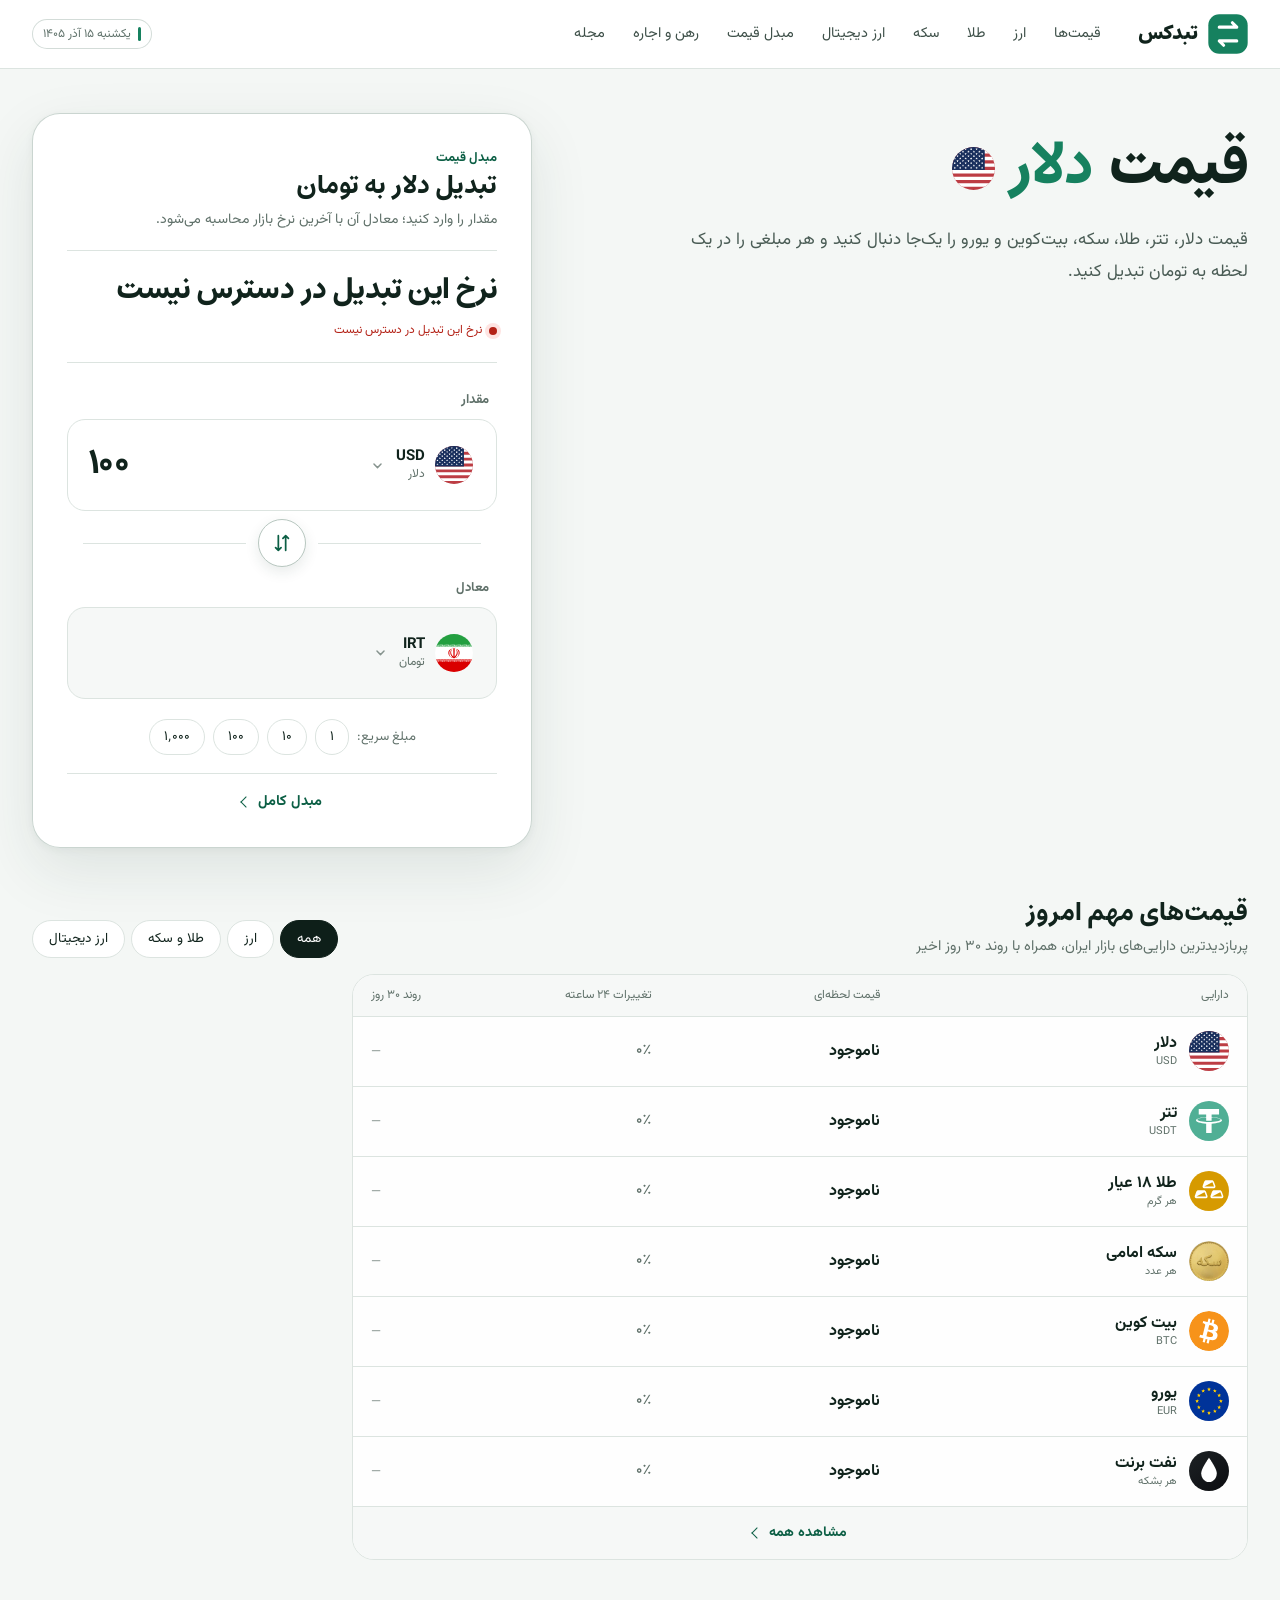
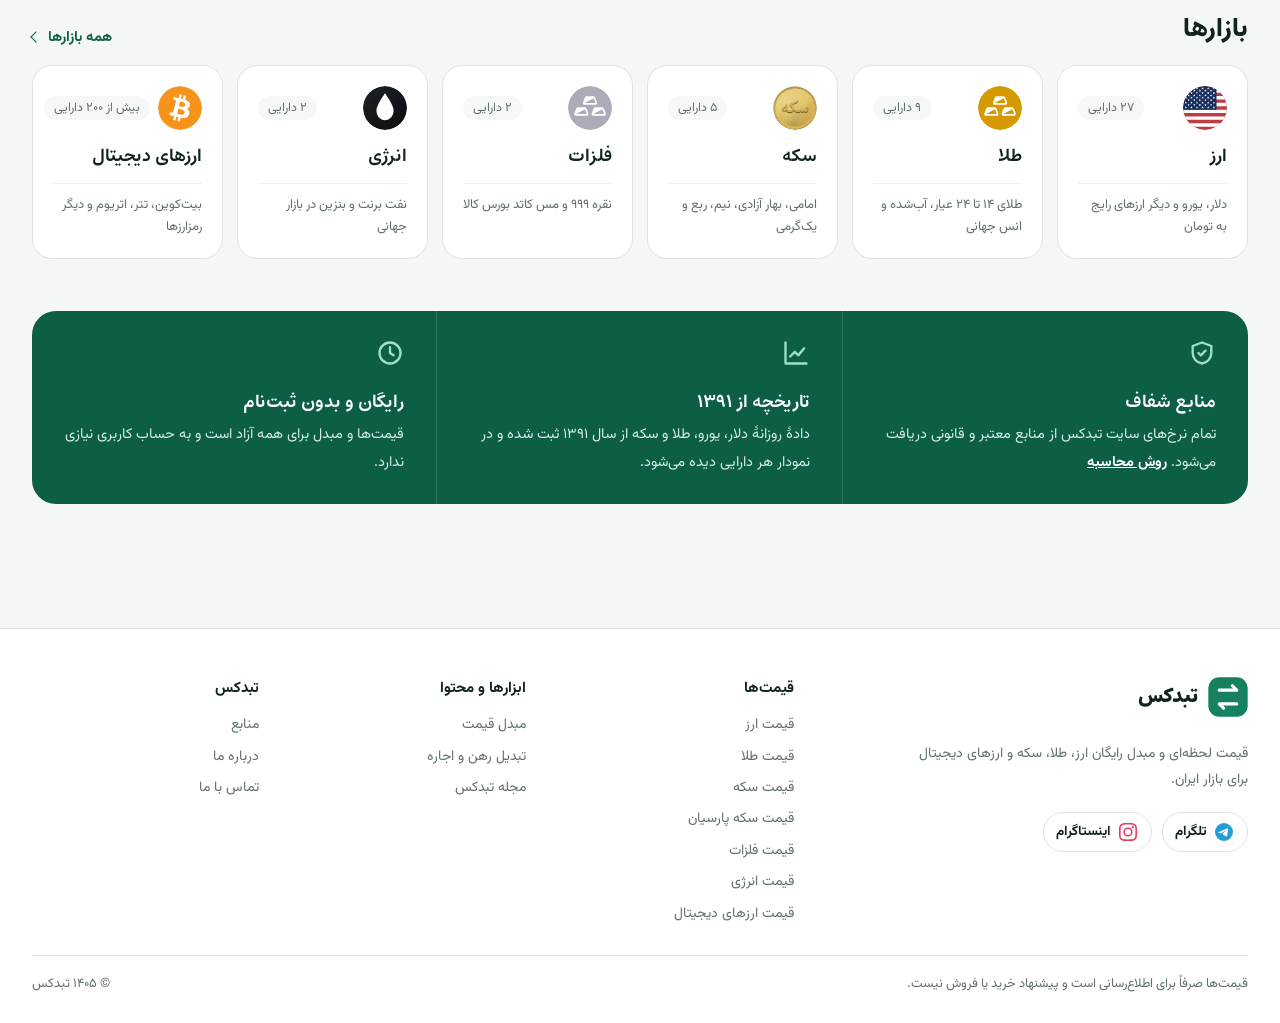
==== commit f7efd11e: "Add login-protected content panel for price and converter pages Standalone PHP dashboard at /panel/ " ====
--- a/index.html
+++ b/index.html
@@ -89,7 +89,7 @@
         </span>
         <span>تبدکس</span>
       </a>
-      <nav class="site-nav" id="site-nav" aria-label="منوی اصلی"><a href="/price/">قیمت‌ها</a><a href="/price/currency/">ارز</a><a href="/price/gold/">طلا</a><a href="/price/coin/">سکه</a><a href="/price/crypto/">ارز دیجیتال</a><a href="/convert/">مبدل قیمت</a><a href="/mag/">مجله</a></nav><div class="header-actions"><a class="header-icon" href="/price/#search" aria-label="جستجوی دارایی"><svg viewBox="0 0 24 24" aria-hidden="true"><circle cx="11" cy="11" r="7"/><path d="m20 20-4-4"/></svg></a><button class="header-icon menu-toggle" id="menu-toggle" type="button" aria-label="باز کردن منو" aria-expanded="false" aria-controls="site-nav"><svg viewBox="0 0 24 24" aria-hidden="true"><path d="M4 7h16M4 12h16M4 17h16"/></svg></button></div>
+      <nav class="site-nav" id="site-nav" aria-label="منوی اصلی"><a href="/price/">قیمت‌ها</a><a href="/price/currency/">ارز</a><a href="/price/gold/">طلا</a><a href="/price/coin/">سکه</a><a href="/price/crypto/">ارز دیجیتال</a><a href="/convert/">مبدل قیمت</a><a href="/convert/rahn-ejare/">رهن و اجاره</a><a href="/mag/">مجله</a></nav><div class="header-actions"><a class="header-icon" href="/price/#search" aria-label="جستجوی دارایی"><svg viewBox="0 0 24 24" aria-hidden="true"><circle cx="11" cy="11" r="7"/><path d="m20 20-4-4"/></svg></a><button class="header-icon menu-toggle" id="menu-toggle" type="button" aria-label="باز کردن منو" aria-expanded="false" aria-controls="site-nav"><svg viewBox="0 0 24 24" aria-hidden="true"><path d="M4 7h16M4 12h16M4 17h16"/></svg></button></div>
     </div>
   </header>
 
@@ -254,7 +254,7 @@
         <p>قیمت لحظه‌ای و مبدل رایگان ارز، طلا، سکه و ارزهای دیجیتال برای بازار ایران.</p><div class="footer-social" aria-label="تبدکس در شبکه‌های اجتماعی"><a class="social-link social-telegram" href="https://t.me/tabdexir" target="_blank" rel="noopener" aria-label="کانال تلگرام تبدکس"><svg viewBox="0 0 24 24" aria-hidden="true"><path d="M11.944 0A12 12 0 0 0 0 12a12 12 0 0 0 12 12 12 12 0 0 0 12-12A12 12 0 0 0 12 0a12 12 0 0 0-.056 0zm4.962 7.224c.1-.002.321.023.465.14a.506.506 0 0 1 .171.325c.016.093.036.306.02.472-.18 1.898-.962 6.502-1.36 8.627-.168.9-.499 1.201-.82 1.23-.696.065-1.225-.46-1.9-.902-1.056-.693-1.653-1.124-2.678-1.8-1.185-.78-.417-1.21.258-1.91.177-.184 3.247-2.977 3.307-3.23.007-.032.014-.15-.056-.212s-.174-.041-.249-.024c-.106.024-1.793 1.14-5.061 3.345-.48.33-.913.49-1.302.48-.428-.008-1.252-.241-1.865-.44-.752-.245-1.349-.374-1.297-.789.027-.216.325-.437.893-.663 3.498-1.524 5.83-2.529 6.998-3.014 3.332-1.386 4.025-1.627 4.476-1.635z"/></svg><span>تلگرام</span></a><a class="social-link social-instagram" href="https://www.instagram.com/tabdex.ir" target="_blank" rel="noopener" aria-label="اینستاگرام تبدکس"><svg viewBox="0 0 24 24" aria-hidden="true"><path d="M7.0301.084c-1.2768.0602-2.1487.264-2.911.5634-.7888.3075-1.4575.72-2.1228 1.3877-.6652.6677-1.075 1.3368-1.3802 2.127-.2954.7638-.4956 1.6365-.552 2.914-.0564 1.2775-.0689 1.6882-.0626 4.947.0062 3.2586.0206 3.6671.0825 4.9473.061 1.2765.264 2.1482.5635 2.9107.308.7889.72 1.4573 1.388 2.1228.6679.6655 1.3365 1.0743 2.1285 1.38.7632.295 1.6361.4961 2.9134.552 1.2773.056 1.6884.069 4.9462.0627 3.2578-.0062 3.668-.0207 4.9478-.0814 1.28-.0607 2.147-.2652 2.9098-.5633.7889-.3086 1.4578-.72 2.1228-1.3881.665-.6682 1.0745-1.3378 1.3795-2.1284.2957-.7632.4966-1.636.552-2.9124.056-1.2809.0692-1.6898.063-4.948-.0063-3.2583-.021-3.6668-.0817-4.9465-.0607-1.2797-.264-2.1487-.5633-2.9117-.3084-.7889-.72-1.4568-1.3876-2.1228C21.2982 1.33 20.628.9208 19.8378.6165 19.074.321 18.2017.1197 16.9244.0645 15.6471.0093 15.236-.005 11.977.0014 8.718.0076 8.31.0215 7.0301.0839m.1402 21.6932c-1.17-.0509-1.8053-.2453-2.2287-.408-.5606-.216-.96-.4771-1.3819-.895-.422-.4178-.6811-.8186-.9-1.378-.1644-.4234-.3624-1.058-.4171-2.228-.0595-1.2645-.072-1.6442-.079-4.848-.007-3.2037.0053-3.583.0607-4.848.05-1.169.2456-1.805.408-2.2282.216-.5613.4762-.96.895-1.3816.4188-.4217.8184-.6814 1.3783-.9003.423-.1651 1.0575-.3614 2.227-.4171 1.2655-.06 1.6447-.072 4.848-.079 3.2033-.007 3.5835.005 4.8495.0608 1.169.0508 1.8053.2445 2.228.408.5608.216.96.4754 1.3816.895.4217.4194.6816.8176.9005 1.3787.1653.4217.3617 1.056.4169 2.2263.0602 1.2655.0739 1.645.0796 4.848.0058 3.203-.0055 3.5834-.061 4.848-.051 1.17-.245 1.8055-.408 2.2294-.216.5604-.4763.96-.8954 1.3814-.419.4215-.8181.6811-1.3783.9-.4224.1649-1.0577.3617-2.2262.4174-1.2656.0595-1.6448.072-4.8493.079-3.2045.007-3.5825-.006-4.848-.0608M16.953 5.5864A1.44 1.44 0 1 0 18.39 4.144a1.44 1.44 0 0 0-1.437 1.4424M5.8385 12.012c.0067 3.4032 2.7706 6.1557 6.173 6.1493 3.4026-.0065 6.157-2.7701 6.1506-6.1733-.0065-3.4032-2.771-6.1565-6.174-6.1498-3.403.0067-6.156 2.771-6.1496 6.1738M8 12.0077a4 4 0 1 1 4.008 3.9921A3.9996 3.9996 0 0 1 8 12.0077"/></svg><span>اینستاگرام</span></a></div>
       </div>
       <nav class="footer-links" aria-label="قیمت‌ها"><strong>قیمت‌ها</strong><a href="/price/currency/">قیمت ارز</a><a href="/price/gold/">قیمت طلا</a><a href="/price/coin/">قیمت سکه</a><a href="/price/parsian-coin/">قیمت سکه پارسیان</a><a href="/price/commodity/">قیمت فلزات</a><a href="/price/energy/">قیمت انرژی</a><a href="/price/crypto/">قیمت ارزهای دیجیتال</a></nav>
-      <nav class="footer-links" aria-label="ابزارها و محتوا"><strong>ابزارها و محتوا</strong><a href="/convert/">مبدل قیمت</a><a href="/mag/">مجله تبدکس</a></nav>
+      <nav class="footer-links" aria-label="ابزارها و محتوا"><strong>ابزارها و محتوا</strong><a href="/convert/">مبدل قیمت</a><a href="/convert/rahn-ejare/">تبدیل رهن و اجاره</a><a href="/mag/">مجله تبدکس</a></nav>
       <nav class="footer-links" aria-label="تبدکس"><strong>تبدکس</strong><a href="/methodology/">منابع</a><a href="/about/">درباره ما</a><a href="/contact/">تماس با ما</a></nav>
     </div>
     <div class="site-shell footer-bottom"><span>قیمت‌ها صرفاً برای اطلاع‌رسانی است و پیشنهاد خرید یا فروش نیست.</span><span>© <span data-year>۱۴۰۵</span> تبدکس</span></div>
@@ -291,8 +291,8 @@
   </div>
 
   <script src="/assets/date.js?v=20260829-1"></script>
-  <script src="/assets/site.js?v=20261016-fonts"></script>
-  <script src="/assets/app.js?v=20261103-names"></script>
+  <script src="/assets/site.js?v=20261110-rahn"></script>
+  <script src="/assets/app.js?v=20261108-content"></script>
   <script src="/assets/convert-extras.js?v=20261016-freqpairs"></script>
   <script src="/assets/home.js?v=20261103-names"></script>
 </body>
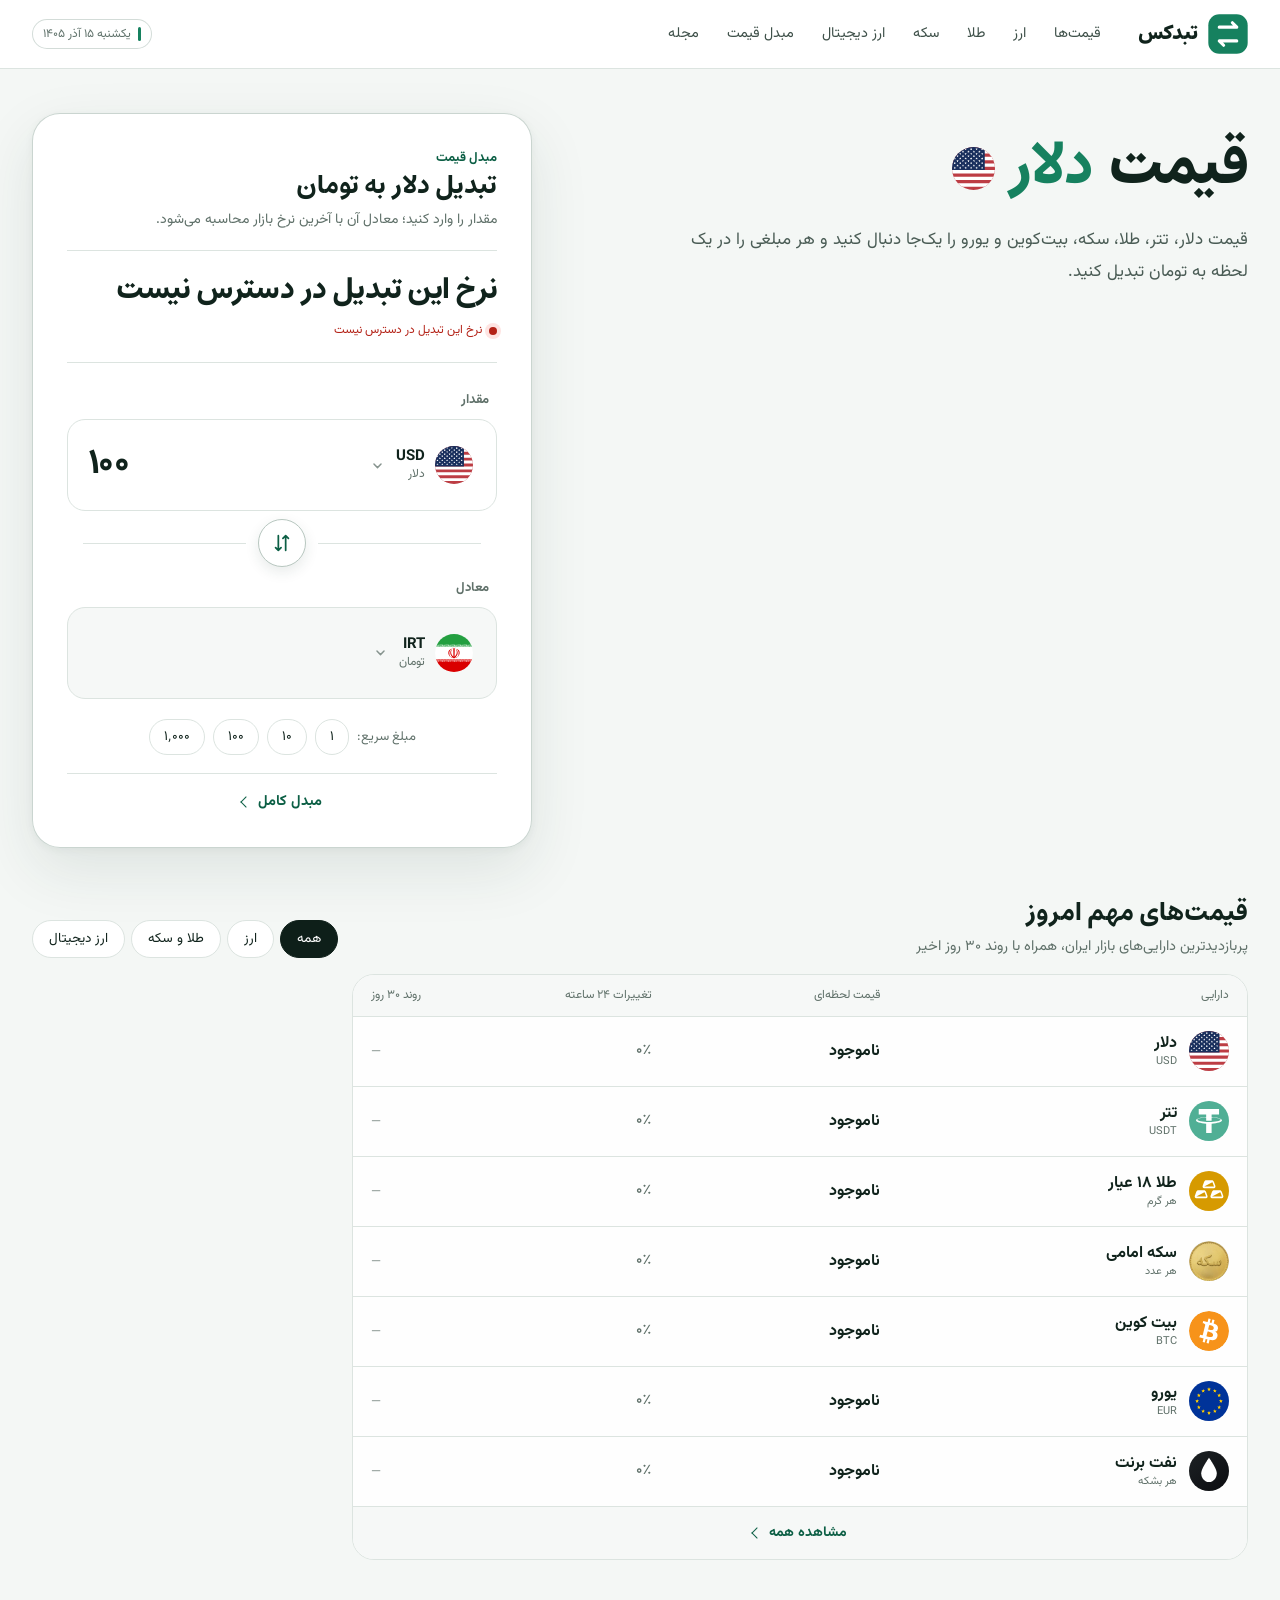
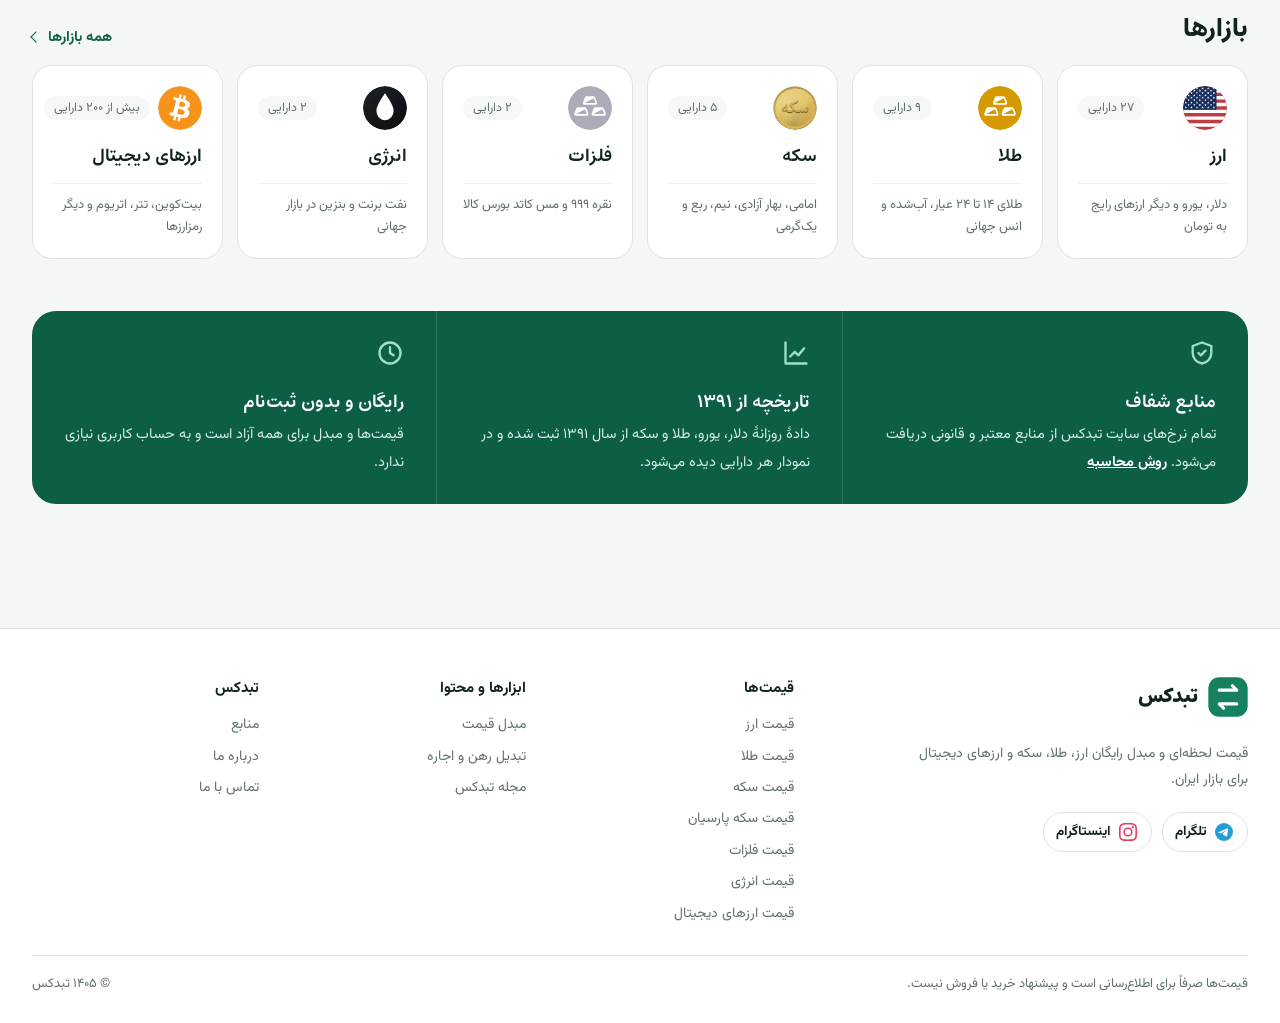
==== commit 11c9d1cc: "افزودن ماشین حساب تبدیل رهن و اجاره در /convert/rahn-ejare/ صفحهٔ دست‌نویس با طراحی مبدل: مبدا و مقص" ====
--- a/index.html
+++ b/index.html
@@ -67,7 +67,12 @@
         "operatingSystem": "Any",
         "browserRequirements": "Requires JavaScript",
         "inLanguage": "fa-IR",
-        "isAccessibleForFree": true
+        "isAccessibleForFree": true,
+        "offers": {
+          "@type": "Offer",
+          "price": "0",
+          "priceCurrency": "IRR"
+        }
       }
     ]
   }
@@ -89,7 +94,7 @@
         </span>
         <span>تبدکس</span>
       </a>
-      <nav class="site-nav" id="site-nav" aria-label="منوی اصلی"><a href="/price/">قیمت‌ها</a><a href="/price/currency/">ارز</a><a href="/price/gold/">طلا</a><a href="/price/coin/">سکه</a><a href="/price/crypto/">ارز دیجیتال</a><a href="/convert/">مبدل قیمت</a><a href="/convert/rahn-ejare/">رهن و اجاره</a><a href="/mag/">مجله</a></nav><div class="header-actions"><a class="header-icon" href="/price/#search" aria-label="جستجوی دارایی"><svg viewBox="0 0 24 24" aria-hidden="true"><circle cx="11" cy="11" r="7"/><path d="m20 20-4-4"/></svg></a><button class="header-icon menu-toggle" id="menu-toggle" type="button" aria-label="باز کردن منو" aria-expanded="false" aria-controls="site-nav"><svg viewBox="0 0 24 24" aria-hidden="true"><path d="M4 7h16M4 12h16M4 17h16"/></svg></button></div>
+      <nav class="site-nav" id="site-nav" aria-label="منوی اصلی"><a href="/price/">قیمت‌ها</a><a href="/price/currency/">ارز</a><a href="/price/gold/">طلا</a><a href="/price/coin/">سکه</a><a href="/price/crypto/">ارز دیجیتال</a><a href="/convert/">مبدل قیمت</a><a href="/mag/">مجله</a></nav><div class="header-actions"><a class="header-icon" href="/price/#search" aria-label="جستجوی دارایی"><svg viewBox="0 0 24 24" aria-hidden="true"><circle cx="11" cy="11" r="7"/><path d="m20 20-4-4"/></svg></a><button class="header-icon menu-toggle" id="menu-toggle" type="button" aria-label="باز کردن منو" aria-expanded="false" aria-controls="site-nav"><svg viewBox="0 0 24 24" aria-hidden="true"><path d="M4 7h16M4 12h16M4 17h16"/></svg></button></div>
     </div>
   </header>
 
@@ -291,8 +296,8 @@
   </div>
 
   <script src="/assets/date.js?v=20260829-1"></script>
-  <script src="/assets/site.js?v=20261110-rahn"></script>
-  <script src="/assets/app.js?v=20261108-content"></script>
+  <script src="/assets/site.js?v=20261016-fonts"></script>
+  <script src="/assets/app.js?v=20261103-names"></script>
   <script src="/assets/convert-extras.js?v=20261016-freqpairs"></script>
   <script src="/assets/home.js?v=20261103-names"></script>
 </body>
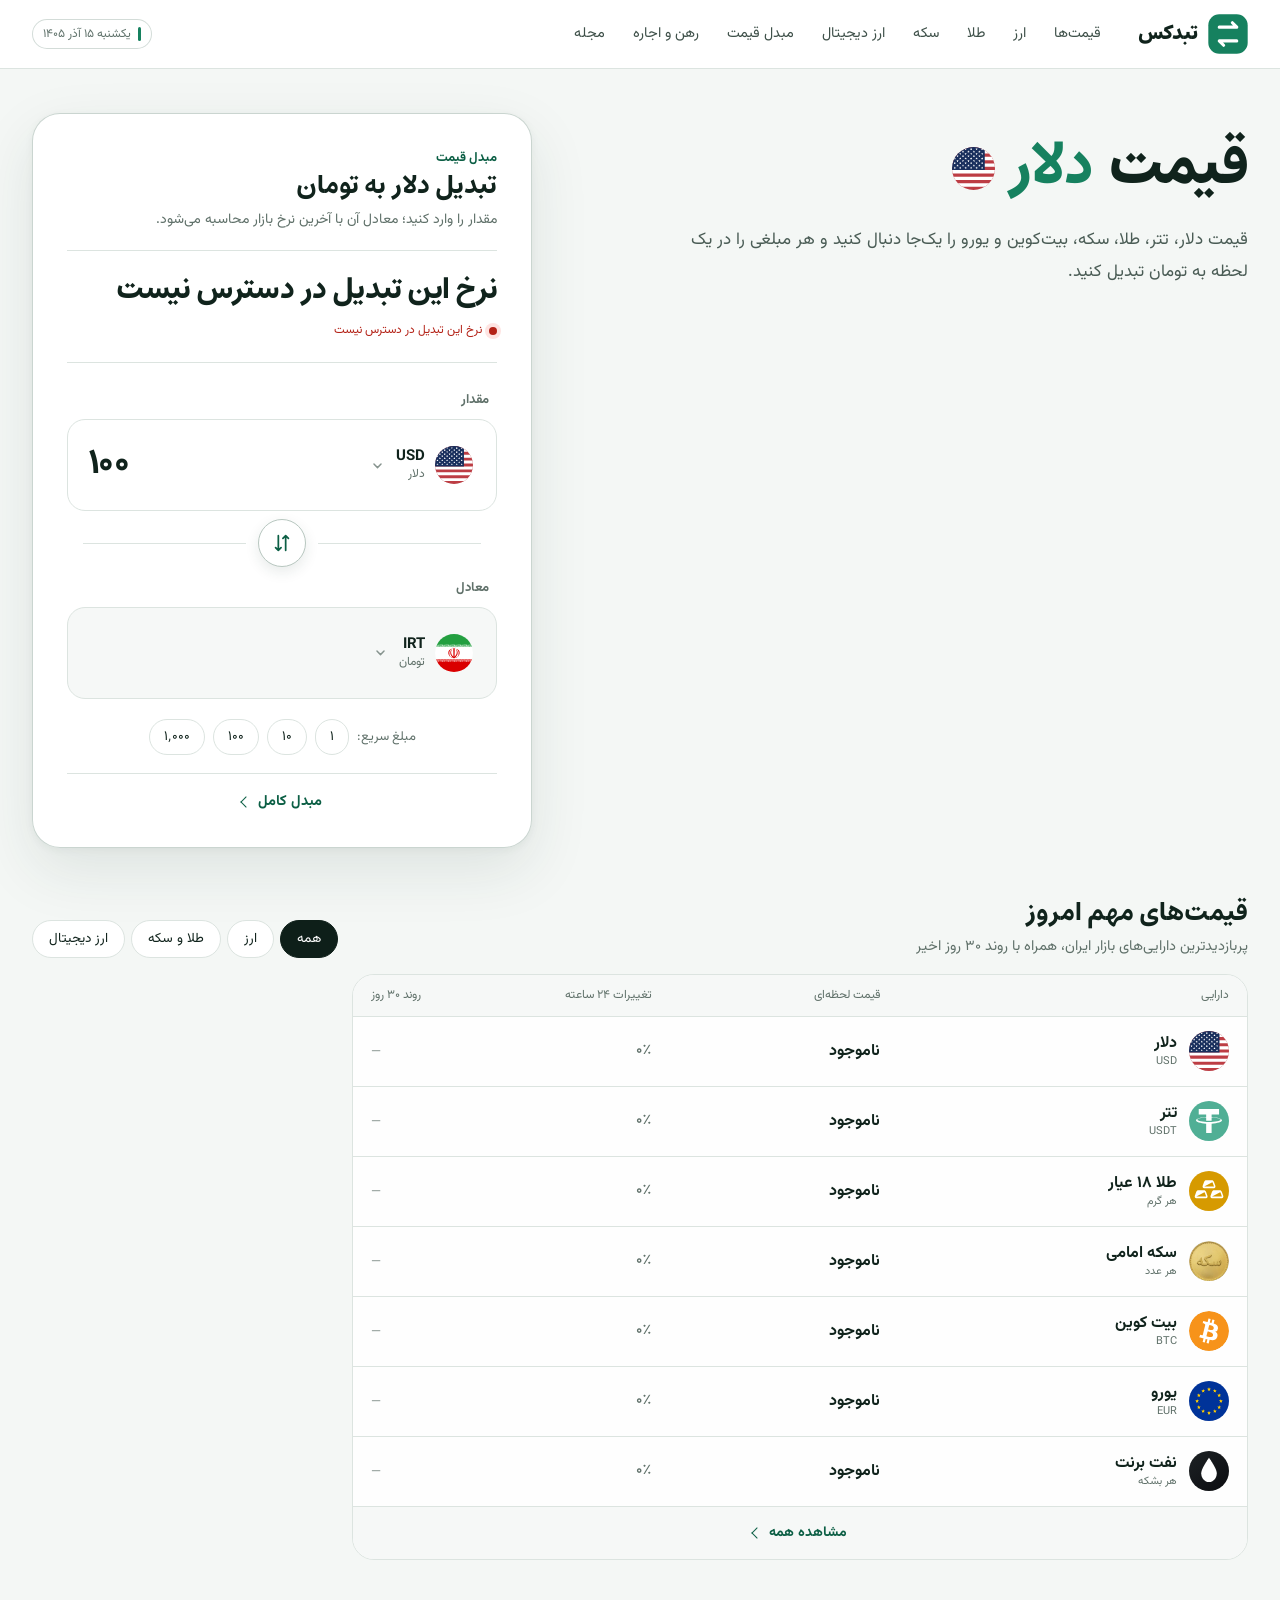
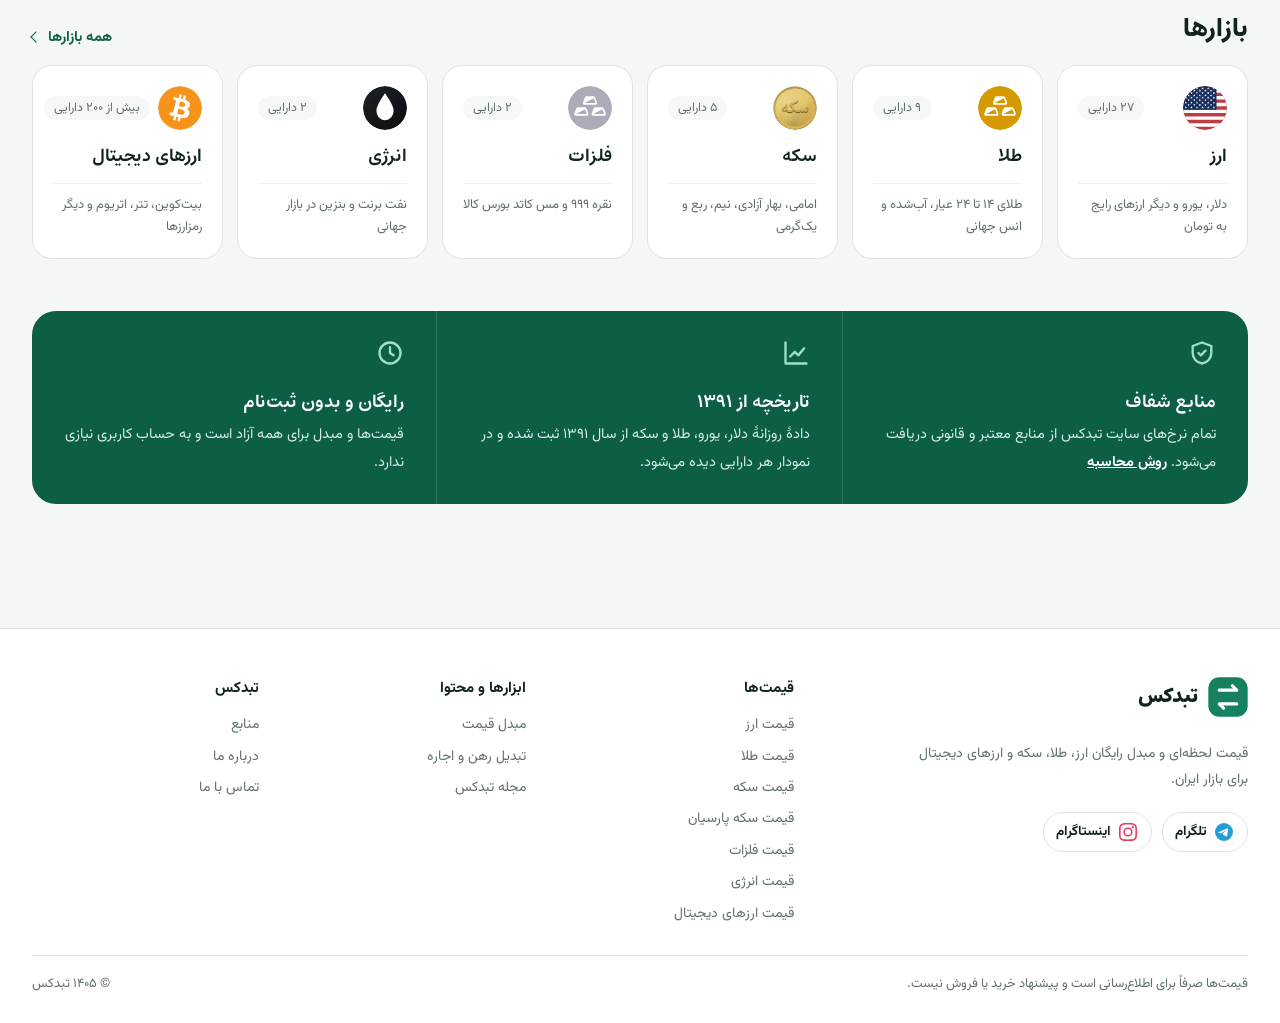
==== commit 5f566934: "افزودن «رهن و اجاره» به منوی هدر Co-Authored-By: Claude Opus 5.5 <noreply@anthropic.com> Claude-Sess" ====
--- a/index.html
+++ b/index.html
@@ -94,7 +94,7 @@
         </span>
         <span>تبدکس</span>
       </a>
-      <nav class="site-nav" id="site-nav" aria-label="منوی اصلی"><a href="/price/">قیمت‌ها</a><a href="/price/currency/">ارز</a><a href="/price/gold/">طلا</a><a href="/price/coin/">سکه</a><a href="/price/crypto/">ارز دیجیتال</a><a href="/convert/">مبدل قیمت</a><a href="/mag/">مجله</a></nav><div class="header-actions"><a class="header-icon" href="/price/#search" aria-label="جستجوی دارایی"><svg viewBox="0 0 24 24" aria-hidden="true"><circle cx="11" cy="11" r="7"/><path d="m20 20-4-4"/></svg></a><button class="header-icon menu-toggle" id="menu-toggle" type="button" aria-label="باز کردن منو" aria-expanded="false" aria-controls="site-nav"><svg viewBox="0 0 24 24" aria-hidden="true"><path d="M4 7h16M4 12h16M4 17h16"/></svg></button></div>
+      <nav class="site-nav" id="site-nav" aria-label="منوی اصلی"><a href="/price/">قیمت‌ها</a><a href="/price/currency/">ارز</a><a href="/price/gold/">طلا</a><a href="/price/coin/">سکه</a><a href="/price/crypto/">ارز دیجیتال</a><a href="/convert/">مبدل قیمت</a><a href="/convert/rahn-ejare/">رهن و اجاره</a><a href="/mag/">مجله</a></nav><div class="header-actions"><a class="header-icon" href="/price/#search" aria-label="جستجوی دارایی"><svg viewBox="0 0 24 24" aria-hidden="true"><circle cx="11" cy="11" r="7"/><path d="m20 20-4-4"/></svg></a><button class="header-icon menu-toggle" id="menu-toggle" type="button" aria-label="باز کردن منو" aria-expanded="false" aria-controls="site-nav"><svg viewBox="0 0 24 24" aria-hidden="true"><path d="M4 7h16M4 12h16M4 17h16"/></svg></button></div>
     </div>
   </header>
 
@@ -296,7 +296,7 @@
   </div>
 
   <script src="/assets/date.js?v=20260829-1"></script>
-  <script src="/assets/site.js?v=20261016-fonts"></script>
+  <script src="/assets/site.js?v=20261110-rahn"></script>
   <script src="/assets/app.js?v=20261103-names"></script>
   <script src="/assets/convert-extras.js?v=20261016-freqpairs"></script>
   <script src="/assets/home.js?v=20261103-names"></script>
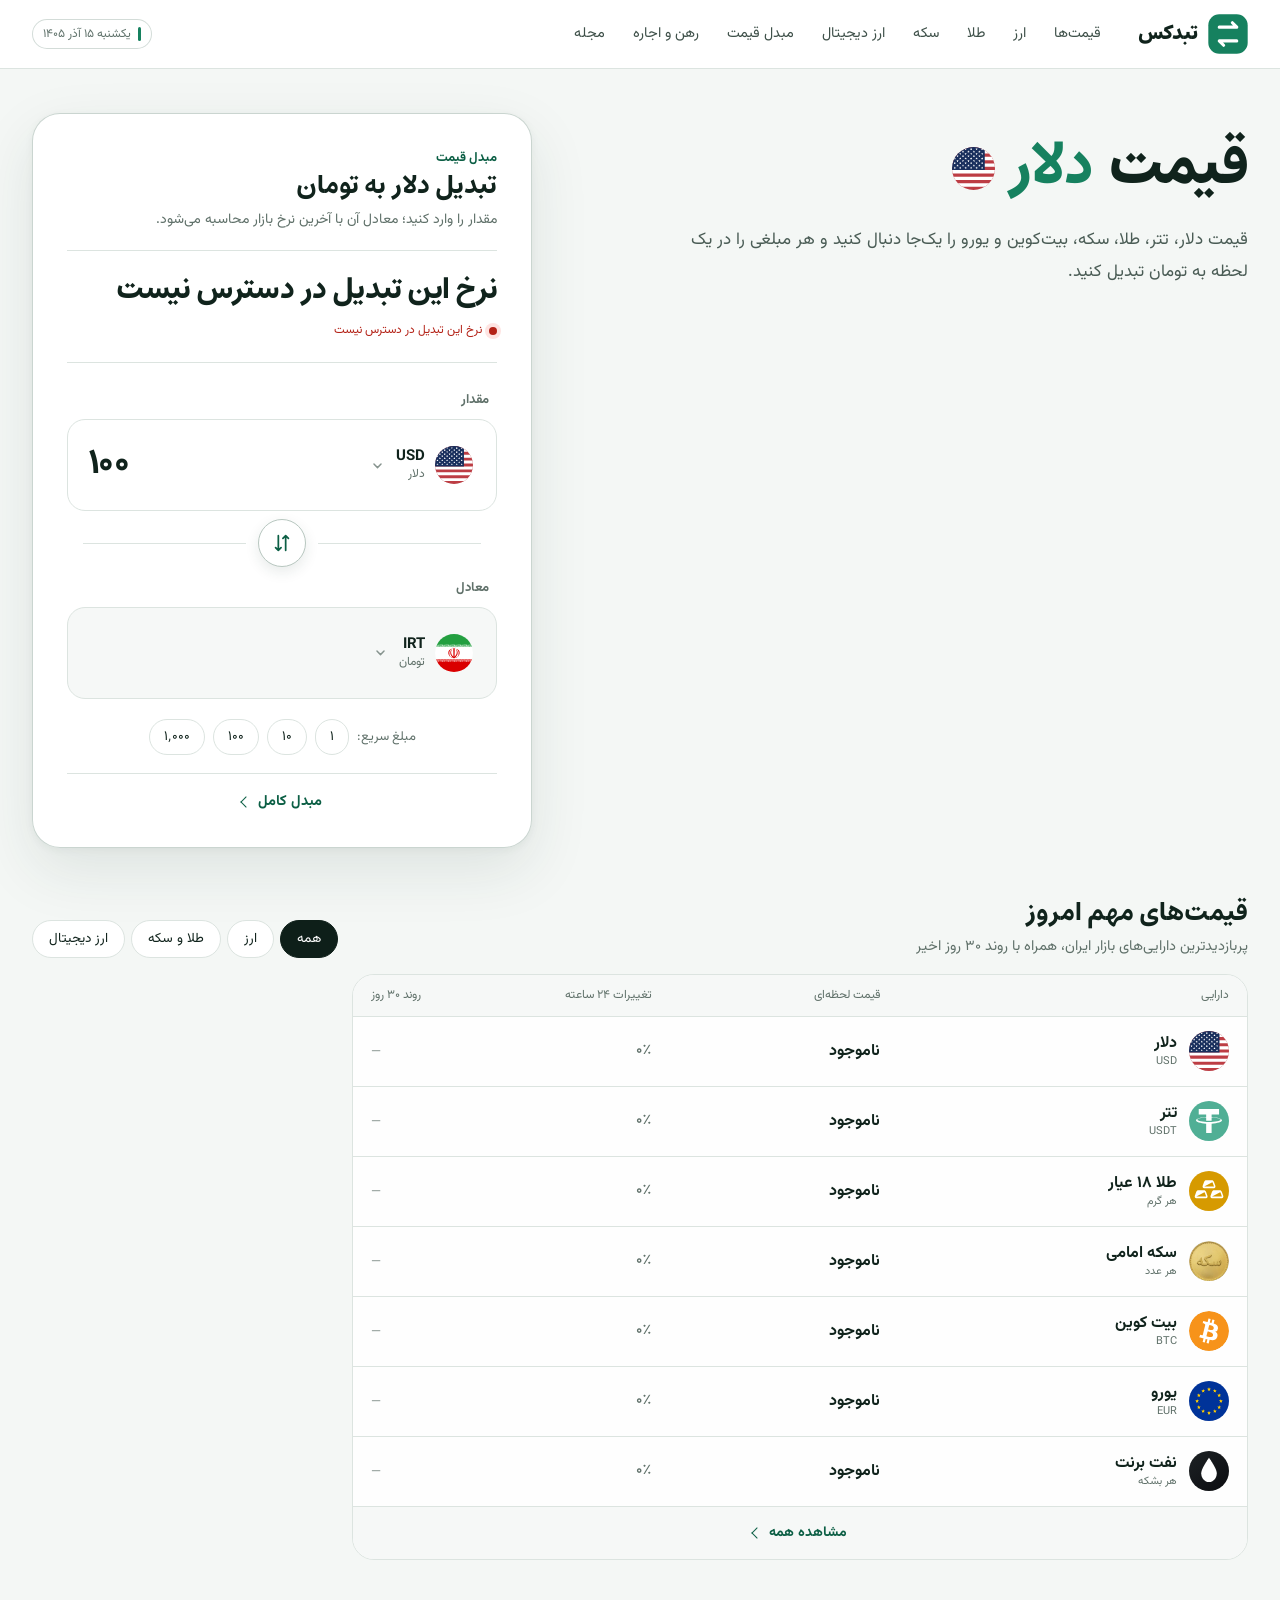
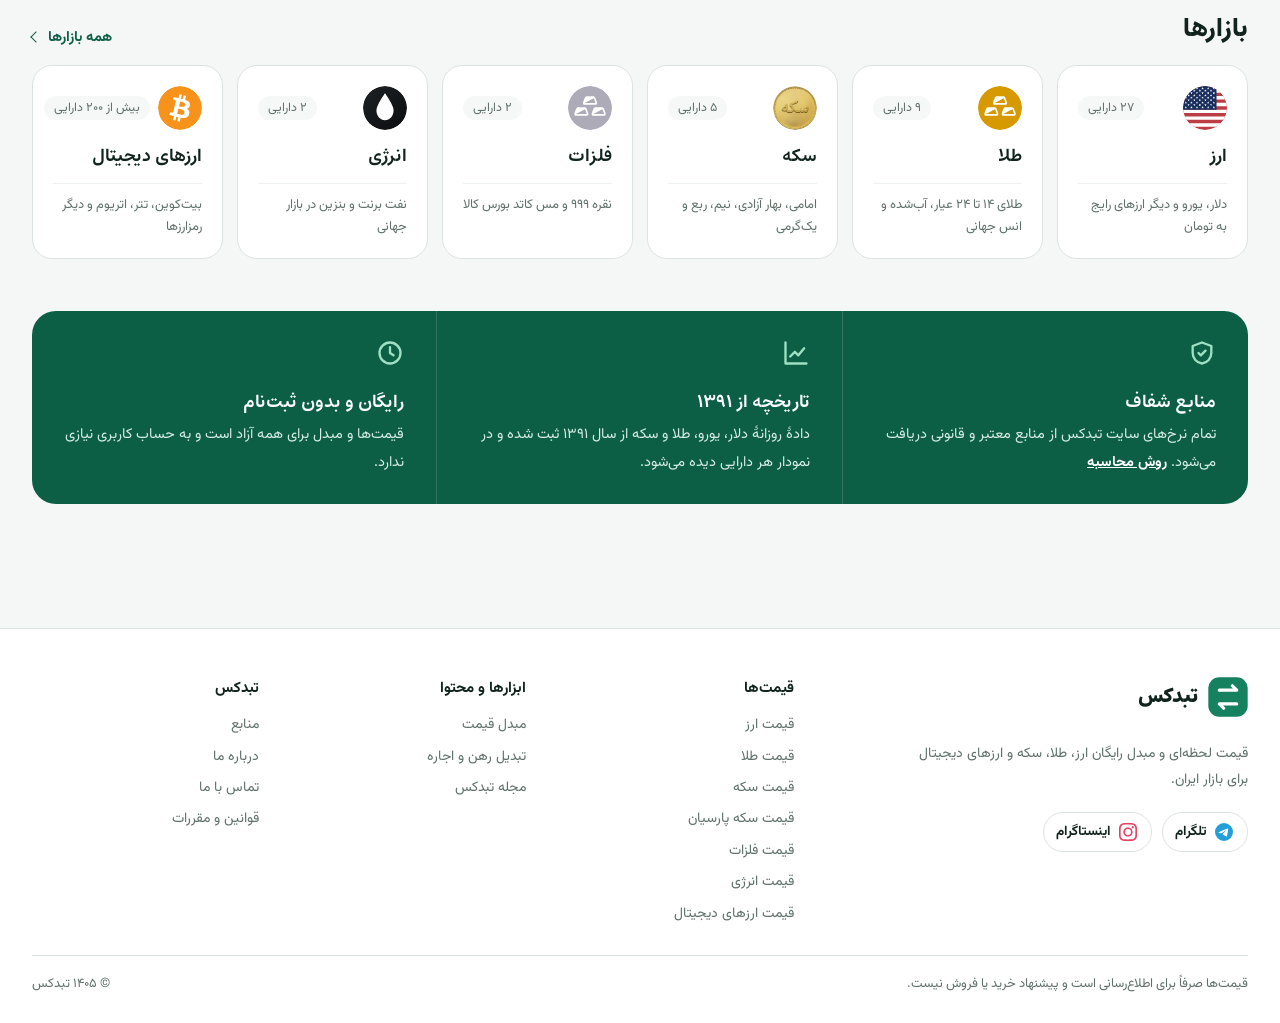
==== commit 7cc77a48: "Add Tabdex terms and conditions page" ====
--- a/index.html
+++ b/index.html
@@ -67,12 +67,7 @@
         "operatingSystem": "Any",
         "browserRequirements": "Requires JavaScript",
         "inLanguage": "fa-IR",
-        "isAccessibleForFree": true,
-        "offers": {
-          "@type": "Offer",
-          "price": "0",
-          "priceCurrency": "IRR"
-        }
+        "isAccessibleForFree": true
       }
     ]
   }
@@ -260,7 +255,7 @@
       </div>
       <nav class="footer-links" aria-label="قیمت‌ها"><strong>قیمت‌ها</strong><a href="/price/currency/">قیمت ارز</a><a href="/price/gold/">قیمت طلا</a><a href="/price/coin/">قیمت سکه</a><a href="/price/parsian-coin/">قیمت سکه پارسیان</a><a href="/price/commodity/">قیمت فلزات</a><a href="/price/energy/">قیمت انرژی</a><a href="/price/crypto/">قیمت ارزهای دیجیتال</a></nav>
       <nav class="footer-links" aria-label="ابزارها و محتوا"><strong>ابزارها و محتوا</strong><a href="/convert/">مبدل قیمت</a><a href="/convert/rahn-ejare/">تبدیل رهن و اجاره</a><a href="/mag/">مجله تبدکس</a></nav>
-      <nav class="footer-links" aria-label="تبدکس"><strong>تبدکس</strong><a href="/methodology/">منابع</a><a href="/about/">درباره ما</a><a href="/contact/">تماس با ما</a></nav>
+      <nav class="footer-links" aria-label="تبدکس"><strong>تبدکس</strong><a href="/methodology/">منابع</a><a href="/about/">درباره ما</a><a href="/contact/">تماس با ما</a><a href="/terms/">قوانین و مقررات</a></nav>
     </div>
     <div class="site-shell footer-bottom"><span>قیمت‌ها صرفاً برای اطلاع‌رسانی است و پیشنهاد خرید یا فروش نیست.</span><span>© <span data-year>۱۴۰۵</span> تبدکس</span></div>
   </footer>
@@ -297,7 +292,7 @@
 
   <script src="/assets/date.js?v=20260829-1"></script>
   <script src="/assets/site.js?v=20261110-rahn"></script>
-  <script src="/assets/app.js?v=20261103-names"></script>
+  <script src="/assets/app.js?v=20261108-content"></script>
   <script src="/assets/convert-extras.js?v=20261016-freqpairs"></script>
   <script src="/assets/home.js?v=20261103-names"></script>
 </body>
--- a/assets/site.css
+++ b/assets/site.css
@@ -201,12 +201,29 @@
 .home-main .seo-content { max-width: none; margin: 0 0 24px; }
 
 /* ── مبدل ────────────────────────────────────────────────────── */
-.converter-insights { display: grid; grid-template-columns: repeat(3, minmax(0, 1fr)); gap: 12px; margin-top: 20px; padding-top: 18px; border-top: 1px solid var(--line-soft); }
-.converter-insights[hidden] { display: none; }
-.converter-insights span { color: var(--muted); font-size: 13px; }
-.converter-insights strong { display: block; color: var(--text); font-size: 15px; direction: ltr; text-align: right; unicode-bidi: plaintext; }
-.converter-insights strong.positive { color: var(--up); }
-.converter-insights strong.negative { color: var(--down); }
+.convert-source-price {
+  display: flex;
+  justify-content: center;
+  min-height: 46px;
+  margin-top: 20px;
+  padding: 10px 16px;
+  border: 1px solid var(--border);
+  border-radius: 14px;
+  background: var(--green-soft);
+  text-align: center;
+}
+.convert-source-price[hidden] { display: none; }
+.convert-source-price:hover { border-color: var(--green); color: var(--green-dark); }
+.convert-source-price:focus-visible { outline: 2px solid var(--green); outline-offset: 3px; }
+.convert-source-price::after {
+  content: "";
+  flex: 0 0 auto;
+  width: 8px;
+  height: 8px;
+  border: solid currentColor;
+  border-width: 0 1.5px 1.5px 0;
+  transform: rotate(135deg);
+}
 .conversion-tables { margin-top: 28px; }
 .conversion-tables[hidden] { display: none; }
 .conversion-tables > h2 { margin: 0 0 14px; font-size: clamp(20px, 3vw, 24px); }
@@ -445,9 +462,6 @@
   .conversion-grid { grid-template-columns: minmax(0, 1fr); }
   .conversion-table { table-layout: fixed; font-size: 13.5px; }
   .conversion-table th, .conversion-table td { padding-inline: 12px; white-space: normal; overflow-wrap: anywhere; }
-  .converter-insights { grid-template-columns: repeat(3, minmax(0, 1fr)); gap: 8px; }
-  .converter-insights span { font-size: 11.5px; line-height: 1.5; }
-  .converter-insights strong { font-size: 13.5px; }
   .price-main.wide-shell { width: min(100% - 24px, var(--site-width)); }
   .hub-search { max-width: none; }
   .category-grid.category-panels { grid-template-columns: minmax(0, 1fr); }
@@ -504,6 +518,28 @@
 .pair-content { padding: 28px 32px; border: 1px solid var(--border); border-radius: 24px; background: var(--surface); box-shadow: none; }
 .pair-content h2 { margin-bottom: 10px; font-size: 22px; }
 .pair-content p { color: #4a5c55; font-size: 15.5px; line-height: 1.95; text-align: start; }
+
+.content-preview-body { display: flow-root; }
+.content-preview.is-collapsed { max-block-size: 8.25rem; overflow: clip; }
+.content-preview.is-collapsed:has(+ .content-preview-toggle:not([hidden])) {
+  mask-image: linear-gradient(to bottom, #000 calc(100% - 34px), transparent);
+}
+.content-preview-toggle {
+  display: grid; place-items: center; inline-size: 44px; block-size: 44px;
+  margin: -2px auto -8px; padding: 0; border: 0; border-radius: 50%;
+  background: transparent; color: var(--green); cursor: pointer;
+}
+.content-preview-toggle:hover { color: var(--green-dark); }
+.content-preview-toggle:focus-visible { outline: 2px solid var(--green); outline-offset: 2px; }
+.content-preview-toggle[hidden] { display: none; }
+.content-preview-toggle::after {
+  content: ""; width: 9px; height: 9px; border: solid currentColor; border-width: 0 1.5px 1.5px 0;
+  transform: translateY(-2px) rotate(45deg);
+}
+.content-preview-toggle[aria-expanded="true"]::after { transform: translateY(2px) rotate(225deg); }
+@media (max-width: 600px) {
+  .content-preview.is-collapsed { max-block-size: 9rem; }
+}
 
 /* تبدیل‌های پرکاربرد: کارت با آیکون گرد دارایی */
 .popular-conversions { padding: 28px 32px; border-radius: 24px; }
@@ -570,11 +606,6 @@
 .asset-content .converter-link:hover { color: #fff; background: var(--green); }
 .quick-convert-field { border-color: var(--green); }
 .quick-convert output { font-size: 24px; font-weight: 800; }
-.source-note { padding: 18px; border: 1px dashed var(--border-strong); border-radius: 20px; color: #4a5c55; background: var(--surface-muted); font-size: 13.5px; }
-.source-note[hidden] { display: none; }
-.source-note strong { display: block; margin-bottom: 4px; color: var(--text); }
-.source-note p { margin: 0; line-height: 1.85; }
-.source-note a { display: inline-flex; align-items: center; gap: 6px; margin-top: 6px; color: var(--green-dark); font-weight: 700; text-decoration: none; }
 
 @media (max-width: 900px) {
   .asset-price-hero { grid-template-columns: minmax(0, 1fr); grid-template-areas: "identity" "quote" "secondary" "fresh" "actions"; gap: 12px; }
@@ -700,7 +731,7 @@
 :is(.price-primary strong, .rate-value .num) { font-weight: 800; }
 :is(.home-kpi-value strong, .index-card-bottom b, .asset-stat strong, .price-secondary-value, .field-control input, #asset-quick-input, #asset-quick-output .num) { font-weight: 700; }
 :is(.home-kpi-change, .home-market-change, .change-badge, .home-market-price .num, .market-row-price .num, .market-row-month, .price-change strong, .category-stat .num,
-  .category-top em, .movers-card em, .related-meta em, .related-meta b .num, .category-top b .num, .btc-chart-summary-value, .btc-chart-summary-value .num, #btc-chart-tooltip-price .num, #home-usd-chart-low, #home-usd-chart-high, .converter-insights .num) { font-weight: 600; }
+  .category-top em, .movers-card em, .related-meta em, .related-meta b .num, .category-top b .num, .btc-chart-summary-value, .btc-chart-summary-value .num, #btc-chart-tooltip-price .num, #home-usd-chart-low, #home-usd-chart-high) { font-weight: 600; }
 :is(.market-row-rank, .market-row-range > span > span, .price-change-abs, .index-card-bottom .ltr-num, .mover-label small .num, .movers-card small .num, .hub-search-results small .num, td.num, td .num) { font-weight: 500; }
 
 /* عددهای Estedad هم فاصلهٔ طبیعی دارند؛ tnum آن هر رقم را ۰٫۷۴em می‌کند. */
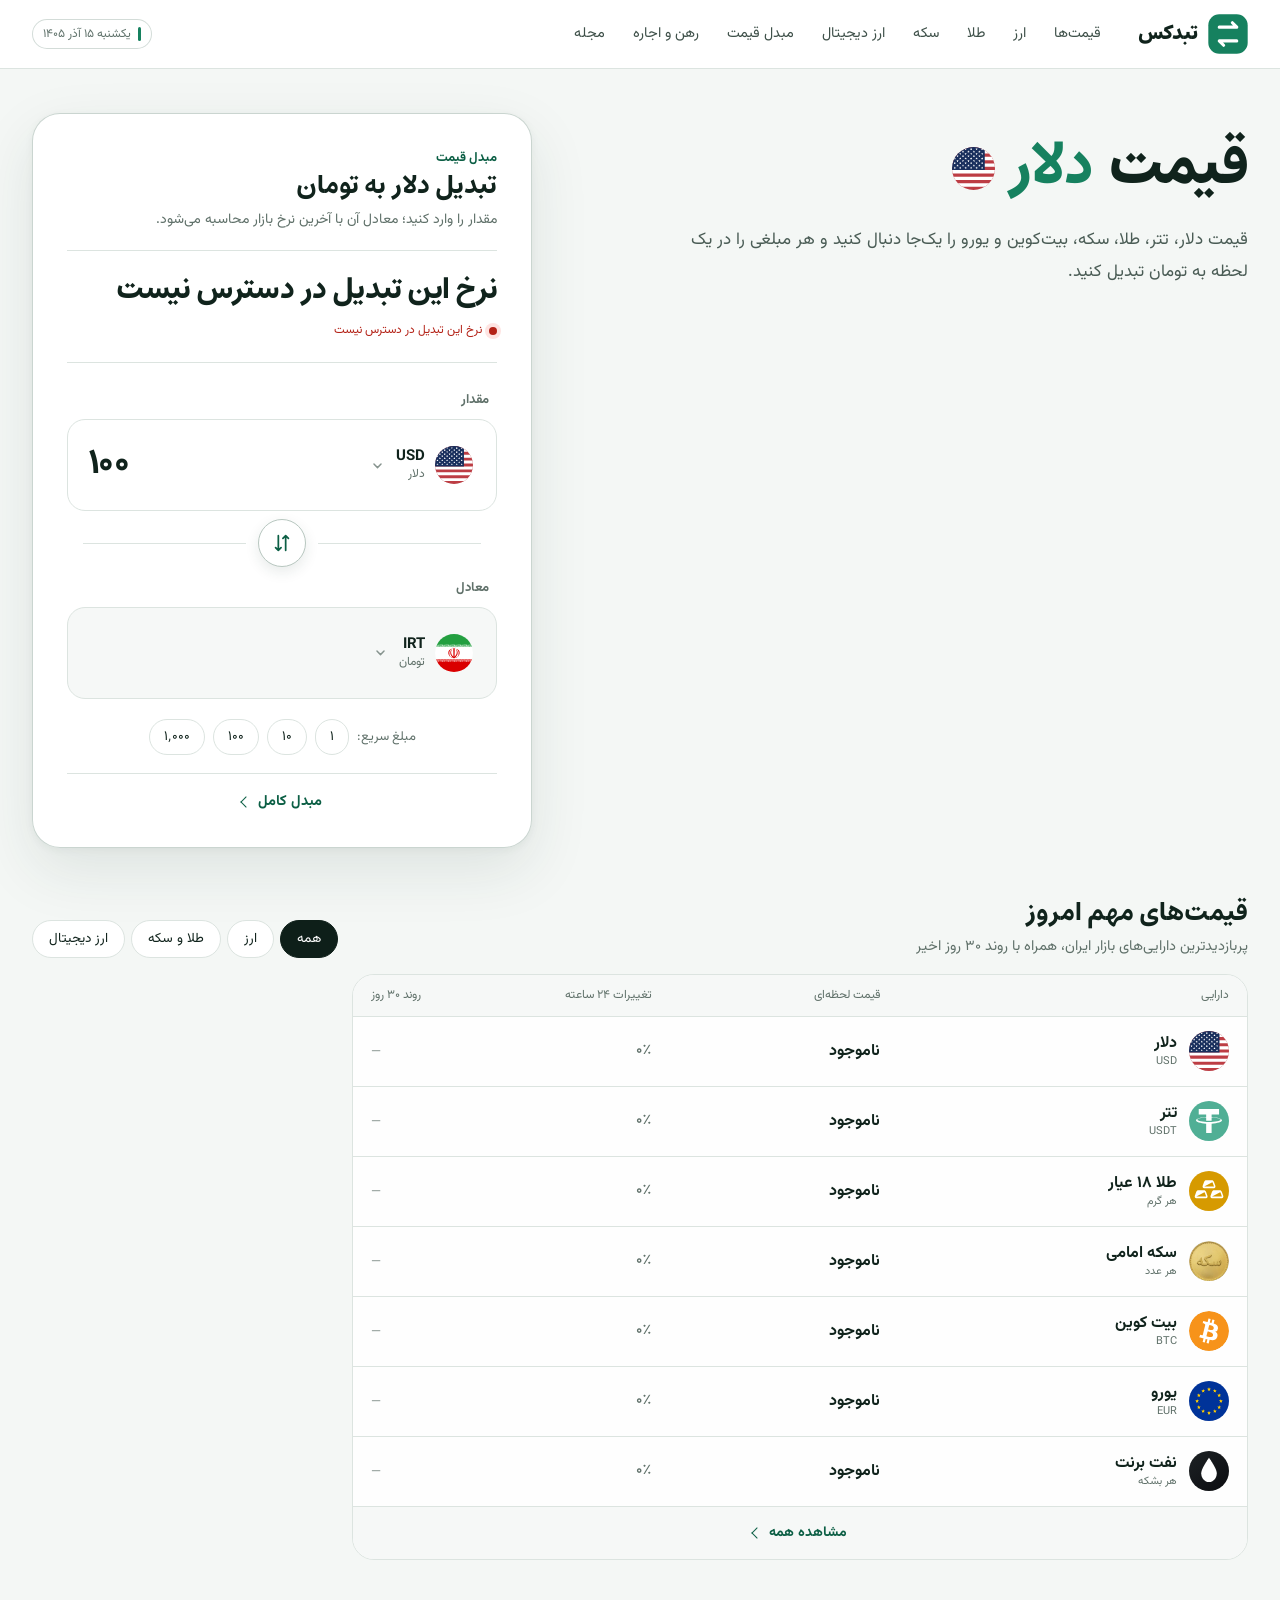
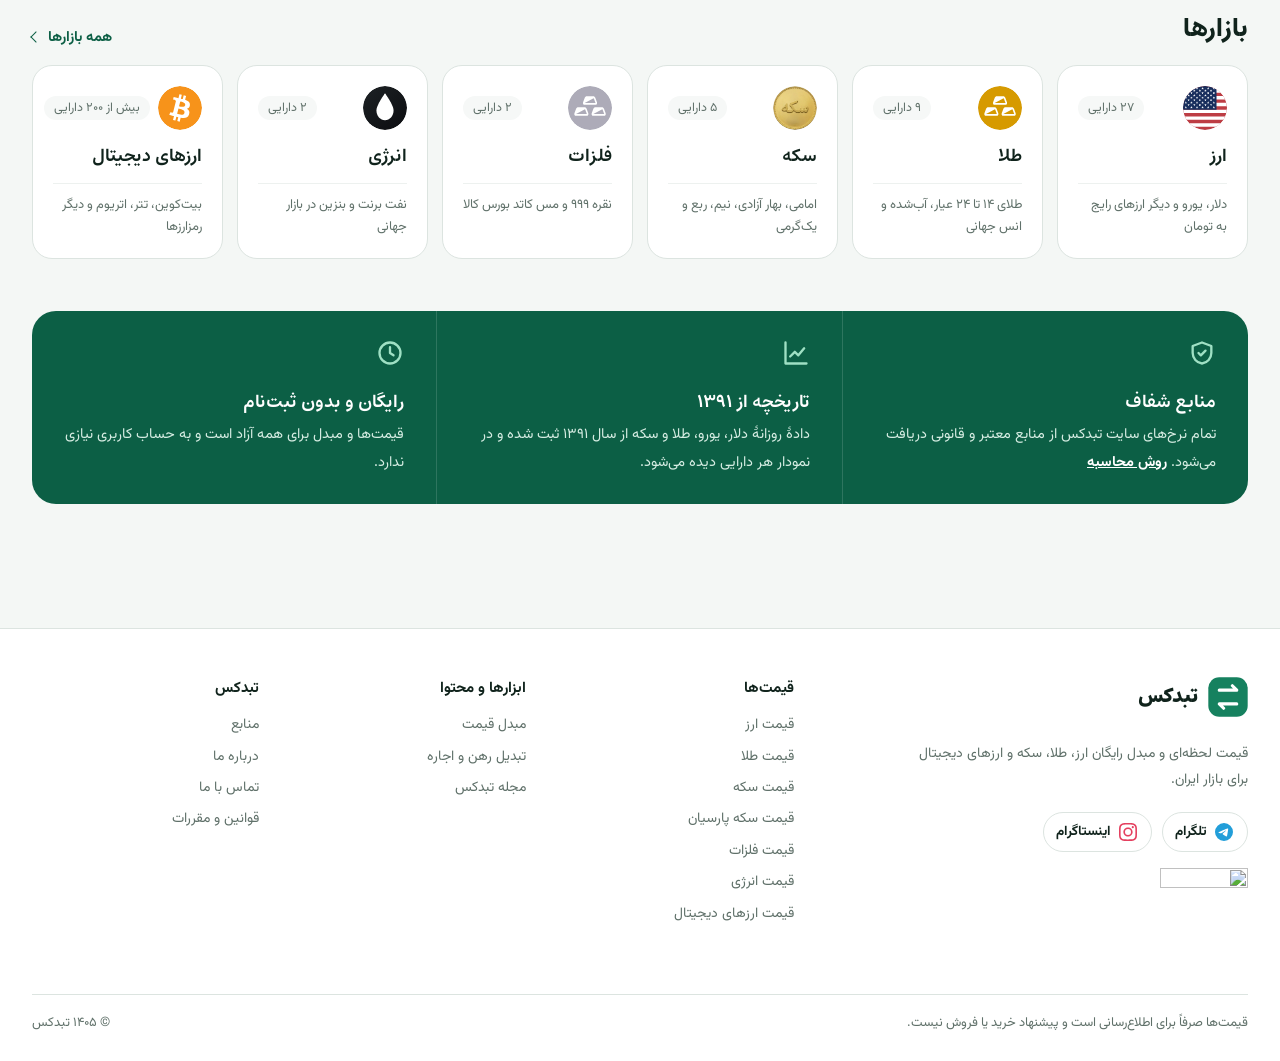
==== commit 25dba0a0: "Show the official E-Namad badge in Tabdex footers" ====
--- a/index.html
+++ b/index.html
@@ -44,7 +44,7 @@
   <link rel="preload" href="/assets/fonts/Vazirmatn-Bold.woff2" as="font" type="font/woff2" crossorigin>
   <link rel="preload" href="/assets/fonts/Estedad-Arabic-wght.woff2" as="font" type="font/woff2" crossorigin>
   <link rel="stylesheet" href="/assets/styles.css?v=20261016-status">
-  <link rel="stylesheet" href="/assets/site.css?v=20261027-prices">
+  <link rel="stylesheet" href="/assets/site.css?v=20261127-enamad">
 
   <script type="application/ld+json">
   {
@@ -251,7 +251,7 @@
     <div class="site-shell footer-inner">
       <div class="footer-brand">
         <a class="brand" href="/" aria-label="صفحه اصلی تبدکس"><span class="brand-mark" aria-hidden="true"><svg viewBox="0 0 64 64"><rect x=".5" y=".5" width="63" height="63" rx="17.5" fill="#16815f"/><g fill="none" stroke="#fff" stroke-width="5" stroke-linecap="round" stroke-linejoin="round"><path d="M18 21h28l-7-7M46 43H18l7 7"/></g></svg></span><span>تبدکس</span></a>
-        <p>قیمت لحظه‌ای و مبدل رایگان ارز، طلا، سکه و ارزهای دیجیتال برای بازار ایران.</p><div class="footer-social" aria-label="تبدکس در شبکه‌های اجتماعی"><a class="social-link social-telegram" href="https://t.me/tabdexir" target="_blank" rel="noopener" aria-label="کانال تلگرام تبدکس"><svg viewBox="0 0 24 24" aria-hidden="true"><path d="M11.944 0A12 12 0 0 0 0 12a12 12 0 0 0 12 12 12 12 0 0 0 12-12A12 12 0 0 0 12 0a12 12 0 0 0-.056 0zm4.962 7.224c.1-.002.321.023.465.14a.506.506 0 0 1 .171.325c.016.093.036.306.02.472-.18 1.898-.962 6.502-1.36 8.627-.168.9-.499 1.201-.82 1.23-.696.065-1.225-.46-1.9-.902-1.056-.693-1.653-1.124-2.678-1.8-1.185-.78-.417-1.21.258-1.91.177-.184 3.247-2.977 3.307-3.23.007-.032.014-.15-.056-.212s-.174-.041-.249-.024c-.106.024-1.793 1.14-5.061 3.345-.48.33-.913.49-1.302.48-.428-.008-1.252-.241-1.865-.44-.752-.245-1.349-.374-1.297-.789.027-.216.325-.437.893-.663 3.498-1.524 5.83-2.529 6.998-3.014 3.332-1.386 4.025-1.627 4.476-1.635z"/></svg><span>تلگرام</span></a><a class="social-link social-instagram" href="https://www.instagram.com/tabdex.ir" target="_blank" rel="noopener" aria-label="اینستاگرام تبدکس"><svg viewBox="0 0 24 24" aria-hidden="true"><path d="M7.0301.084c-1.2768.0602-2.1487.264-2.911.5634-.7888.3075-1.4575.72-2.1228 1.3877-.6652.6677-1.075 1.3368-1.3802 2.127-.2954.7638-.4956 1.6365-.552 2.914-.0564 1.2775-.0689 1.6882-.0626 4.947.0062 3.2586.0206 3.6671.0825 4.9473.061 1.2765.264 2.1482.5635 2.9107.308.7889.72 1.4573 1.388 2.1228.6679.6655 1.3365 1.0743 2.1285 1.38.7632.295 1.6361.4961 2.9134.552 1.2773.056 1.6884.069 4.9462.0627 3.2578-.0062 3.668-.0207 4.9478-.0814 1.28-.0607 2.147-.2652 2.9098-.5633.7889-.3086 1.4578-.72 2.1228-1.3881.665-.6682 1.0745-1.3378 1.3795-2.1284.2957-.7632.4966-1.636.552-2.9124.056-1.2809.0692-1.6898.063-4.948-.0063-3.2583-.021-3.6668-.0817-4.9465-.0607-1.2797-.264-2.1487-.5633-2.9117-.3084-.7889-.72-1.4568-1.3876-2.1228C21.2982 1.33 20.628.9208 19.8378.6165 19.074.321 18.2017.1197 16.9244.0645 15.6471.0093 15.236-.005 11.977.0014 8.718.0076 8.31.0215 7.0301.0839m.1402 21.6932c-1.17-.0509-1.8053-.2453-2.2287-.408-.5606-.216-.96-.4771-1.3819-.895-.422-.4178-.6811-.8186-.9-1.378-.1644-.4234-.3624-1.058-.4171-2.228-.0595-1.2645-.072-1.6442-.079-4.848-.007-3.2037.0053-3.583.0607-4.848.05-1.169.2456-1.805.408-2.2282.216-.5613.4762-.96.895-1.3816.4188-.4217.8184-.6814 1.3783-.9003.423-.1651 1.0575-.3614 2.227-.4171 1.2655-.06 1.6447-.072 4.848-.079 3.2033-.007 3.5835.005 4.8495.0608 1.169.0508 1.8053.2445 2.228.408.5608.216.96.4754 1.3816.895.4217.4194.6816.8176.9005 1.3787.1653.4217.3617 1.056.4169 2.2263.0602 1.2655.0739 1.645.0796 4.848.0058 3.203-.0055 3.5834-.061 4.848-.051 1.17-.245 1.8055-.408 2.2294-.216.5604-.4763.96-.8954 1.3814-.419.4215-.8181.6811-1.3783.9-.4224.1649-1.0577.3617-2.2262.4174-1.2656.0595-1.6448.072-4.8493.079-3.2045.007-3.5825-.006-4.848-.0608M16.953 5.5864A1.44 1.44 0 1 0 18.39 4.144a1.44 1.44 0 0 0-1.437 1.4424M5.8385 12.012c.0067 3.4032 2.7706 6.1557 6.173 6.1493 3.4026-.0065 6.157-2.7701 6.1506-6.1733-.0065-3.4032-2.771-6.1565-6.174-6.1498-3.403.0067-6.156 2.771-6.1496 6.1738M8 12.0077a4 4 0 1 1 4.008 3.9921A3.9996 3.9996 0 0 1 8 12.0077"/></svg><span>اینستاگرام</span></a></div>
+        <p>قیمت لحظه‌ای و مبدل رایگان ارز، طلا، سکه و ارزهای دیجیتال برای بازار ایران.</p><div class="footer-social" aria-label="تبدکس در شبکه‌های اجتماعی"><a class="social-link social-telegram" href="https://t.me/tabdexir" target="_blank" rel="noopener" aria-label="کانال تلگرام تبدکس"><svg viewBox="0 0 24 24" aria-hidden="true"><path d="M11.944 0A12 12 0 0 0 0 12a12 12 0 0 0 12 12 12 12 0 0 0 12-12A12 12 0 0 0 12 0a12 12 0 0 0-.056 0zm4.962 7.224c.1-.002.321.023.465.14a.506.506 0 0 1 .171.325c.016.093.036.306.02.472-.18 1.898-.962 6.502-1.36 8.627-.168.9-.499 1.201-.82 1.23-.696.065-1.225-.46-1.9-.902-1.056-.693-1.653-1.124-2.678-1.8-1.185-.78-.417-1.21.258-1.91.177-.184 3.247-2.977 3.307-3.23.007-.032.014-.15-.056-.212s-.174-.041-.249-.024c-.106.024-1.793 1.14-5.061 3.345-.48.33-.913.49-1.302.48-.428-.008-1.252-.241-1.865-.44-.752-.245-1.349-.374-1.297-.789.027-.216.325-.437.893-.663 3.498-1.524 5.83-2.529 6.998-3.014 3.332-1.386 4.025-1.627 4.476-1.635z"/></svg><span>تلگرام</span></a><a class="social-link social-instagram" href="https://www.instagram.com/tabdex.ir" target="_blank" rel="noopener" aria-label="اینستاگرام تبدکس"><svg viewBox="0 0 24 24" aria-hidden="true"><path d="M7.0301.084c-1.2768.0602-2.1487.264-2.911.5634-.7888.3075-1.4575.72-2.1228 1.3877-.6652.6677-1.075 1.3368-1.3802 2.127-.2954.7638-.4956 1.6365-.552 2.914-.0564 1.2775-.0689 1.6882-.0626 4.947.0062 3.2586.0206 3.6671.0825 4.9473.061 1.2765.264 2.1482.5635 2.9107.308.7889.72 1.4573 1.388 2.1228.6679.6655 1.3365 1.0743 2.1285 1.38.7632.295 1.6361.4961 2.9134.552 1.2773.056 1.6884.069 4.9462.0627 3.2578-.0062 3.668-.0207 4.9478-.0814 1.28-.0607 2.147-.2652 2.9098-.5633.7889-.3086 1.4578-.72 2.1228-1.3881.665-.6682 1.0745-1.3378 1.3795-2.1284.2957-.7632.4966-1.636.552-2.9124.056-1.2809.0692-1.6898.063-4.948-.0063-3.2583-.021-3.6668-.0817-4.9465-.0607-1.2797-.264-2.1487-.5633-2.9117-.3084-.7889-.72-1.4568-1.3876-2.1228C21.2982 1.33 20.628.9208 19.8378.6165 19.074.321 18.2017.1197 16.9244.0645 15.6471.0093 15.236-.005 11.977.0014 8.718.0076 8.31.0215 7.0301.0839m.1402 21.6932c-1.17-.0509-1.8053-.2453-2.2287-.408-.5606-.216-.96-.4771-1.3819-.895-.422-.4178-.6811-.8186-.9-1.378-.1644-.4234-.3624-1.058-.4171-2.228-.0595-1.2645-.072-1.6442-.079-4.848-.007-3.2037.0053-3.583.0607-4.848.05-1.169.2456-1.805.408-2.2282.216-.5613.4762-.96.895-1.3816.4188-.4217.8184-.6814 1.3783-.9003.423-.1651 1.0575-.3614 2.227-.4171 1.2655-.06 1.6447-.072 4.848-.079 3.2033-.007 3.5835.005 4.8495.0608 1.169.0508 1.8053.2445 2.228.408.5608.216.96.4754 1.3816.895.4217.4194.6816.8176.9005 1.3787.1653.4217.3617 1.056.4169 2.2263.0602 1.2655.0739 1.645.0796 4.848.0058 3.203-.0055 3.5834-.061 4.848-.051 1.17-.245 1.8055-.408 2.2294-.216.5604-.4763.96-.8954 1.3814-.419.4215-.8181.6811-1.3783.9-.4224.1649-1.0577.3617-2.2262.4174-1.2656.0595-1.6448.072-4.8493.079-3.2045.007-3.5825-.006-4.848-.0608M16.953 5.5864A1.44 1.44 0 1 0 18.39 4.144a1.44 1.44 0 0 0-1.437 1.4424M5.8385 12.012c.0067 3.4032 2.7706 6.1557 6.173 6.1493 3.4026-.0065 6.157-2.7701 6.1506-6.1733-.0065-3.4032-2.771-6.1565-6.174-6.1498-3.403.0067-6.156 2.771-6.1496 6.1738M8 12.0077a4 4 0 1 1 4.008 3.9921A3.9996 3.9996 0 0 1 8 12.0077"/></svg><span>اینستاگرام</span></a></div><div class="footer-trust-seal"><a referrerpolicy='origin' target='_blank' href='https://trustseal.enamad.ir/?id=7412338&Code=XCfE41Qgrc742QaPTZwjiULrwzMauEF0'><img referrerpolicy='origin' src='https://trustseal.enamad.ir/logo.aspx?id=7412338&Code=XCfE41Qgrc742QaPTZwjiULrwzMauEF0' alt='' style='cursor:pointer' code='XCfE41Qgrc742QaPTZwjiULrwzMauEF0'></a></div>
       </div>
       <nav class="footer-links" aria-label="قیمت‌ها"><strong>قیمت‌ها</strong><a href="/price/currency/">قیمت ارز</a><a href="/price/gold/">قیمت طلا</a><a href="/price/coin/">قیمت سکه</a><a href="/price/parsian-coin/">قیمت سکه پارسیان</a><a href="/price/commodity/">قیمت فلزات</a><a href="/price/energy/">قیمت انرژی</a><a href="/price/crypto/">قیمت ارزهای دیجیتال</a></nav>
       <nav class="footer-links" aria-label="ابزارها و محتوا"><strong>ابزارها و محتوا</strong><a href="/convert/">مبدل قیمت</a><a href="/convert/rahn-ejare/">تبدیل رهن و اجاره</a><a href="/mag/">مجله تبدکس</a></nav>
--- a/assets/site.css
+++ b/assets/site.css
@@ -49,6 +49,9 @@
 .footer-brand { flex: 2 1 280px; }
 .footer-brand .brand { color: var(--text); }
 .footer-brand p { max-width: 340px; margin: 14px 0 0; color: var(--muted); font-size: 14px; line-height: 1.9; }
+.footer-trust-seal { margin-top: 16px; }
+.footer-trust-seal a { display: inline-block; vertical-align: top; }
+.footer-trust-seal img { display: block; width: 88px; aspect-ratio: 125 / 136; object-fit: contain; }
 .site-footer .footer-links { display: flex; flex: 1 1 160px; flex-direction: column; flex-wrap: nowrap; align-items: flex-start; justify-content: flex-start; gap: 9px; }
 .footer-links strong { margin-bottom: 4px; color: var(--text); font-size: 15px; }
 .site-footer .footer-links a { color: var(--muted); font-size: 14px; text-decoration: none; }
